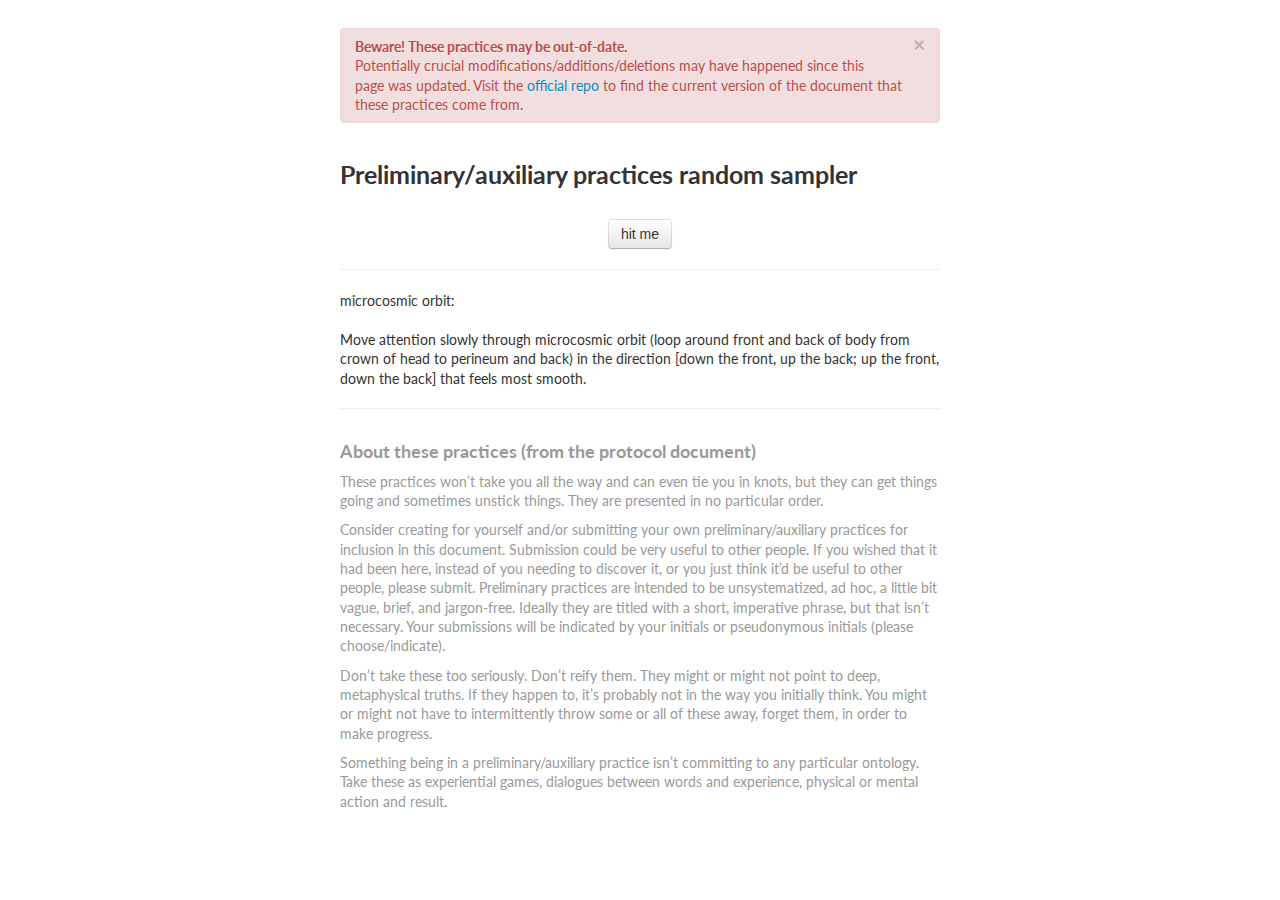
==== aux/index.html @ 715ca30d "formatting" ====
<html>
<head>
    <link rel="stylesheet" href="../bootstrap.css">
    <link rel='stylesheet' href='../style.css'>
    <style type='text/css'>
        #content { padding-left: 0; }
        #button_wrap {
            text-align: center;
        }
        #button {
            margin-top:1em;
        }
        .grey {
            color: #999;
        }
    </style>
    <link href="https://fonts.googleapis.com/css?family=Lato:400,700&display=swap" rel="stylesheet">
</head>
<body>
    <div id='content'><div style='margin-top: 2em'></div>

        <div id='warning' class="alert alert-error">
          <button id='close' type="button" class="close" data-dismiss="alert">&times;</button>
          <strong>Beware! These practices may be out-of-date.</strong><br/>Potentially crucial modifications/additions/deletions may have happened since this page was updated. Visit the <a href='https://github.com/meditationstuff/protocol_1/'>official repo</a> to find the current version of the document that these practices come from.
        </div>

        <h3>Preliminary/auxiliary practices random sampler</h3>
        <div id='button_wrap'><button id='button' class='btn'>hit me</button></div>
        <hr>
        <div><p id='current_practice'></p></div>
        <hr>

        <h4 class='grey'>About these practices (from the protocol document)</h4>
        <p class='grey'>
        These practices won’t take you all the way and can even tie you in knots, but they can get things going and sometimes unstick things. They are presented in no particular order.
        </p><p class='grey'>
        Consider creating for yourself and/or submitting your own preliminary/auxiliary practices for inclusion in this document. Submission could be very useful to other people. If you wished that it had been here, instead of you needing to discover it, or you just think it’d be useful to other people, please submit. Preliminary practices are intended to be unsystematized, ad hoc, a little bit vague, brief, and jargon-free. Ideally they are titled with a short, imperative phrase, but that isn’t necessary. Your submissions will be indicated by your initials or pseudonymous initials (please choose/indicate).
        </p><p class='grey'>
        Don’t take these too seriously. Don’t reify them. They might or might not point to deep, metaphysical truths. If they happen to, it’s probably not in the way you initially think. You might or might not have to intermittently throw some or all of these away, forget them, in order to make progress.
        </p><p class='grey'>
        Something being in a preliminary/auxiliary practice isn’t committing to any particular ontology. Take these as experiential games, dialogues between words and experience, physical or mental action and result.
        </p>
    </div>
    <script type='text/javascript'>
        document.getElementById('close').addEventListener('click', function() {
            var e = document.getElementById('warning');
            e.parentNode.removeChild(e);
        })

        pp = ["do less:\n\nIf you happen to find yourself doing something, and you can stop doing it, and it’s ok or good to stop doing it, then allow this stopping to happen or participate in that stopping happening.\n\n[This prelim/aux practice, and many of the others, are intended to be done while sitting quietly, but they can be adapted to other contexts.]", "sense now:\n\nDeliberately, in ways that are ok or good and safe, attend to and be aware of, consciously experience, sensations as such and know that that’s what you’re doing while you’re doing it.", "sense meta:\n\n* If you happen to remember to try to do so, effortlessly rest in already effortlessly being aware of being aware [sic] of sensation(s) as such as it’s/they’re vividly and veridically happening right now.\n* Said more pithily, be aware of being aware.\n* Or, perhaps more accurately and evocatively, without having to fully parse the first bullet, be aware of being aware of what you’re being aware of. [sic]", "blend:\n\nFor a feared possibly true thing, if it’s safe enough and good enough to do so, be like what if that really/actually *is* true? Really play it up, get behind it, prime the pump, try to convince yourself it is indeed true, reach for your best feel of that really being true, allow yourself to fall into the world where it is true, take that leap and ride the wave wherever it takes you.", "unblend:\n\nBe, like, huh, that’s funny, huh that seems weird, huh why do/did I think that?", "be moved:\n\nTo the degree you can allow yourself, to the degree you feel it’s safe or safe enough to be moved, to just find yourself doing/moving/vocalizing/twitching/acting/dramatizing/being/expressing/enacting/reenacting/feeling/dreaming/wanting/desiring/indulging, and to allow it to continue, to go with it, to go with the flow of it, do so.", "have experience:\n\nAs it is ok to be lost in movement, thought, or reverie. It’s also ok to be lost in sensation as it happens, e.g. in music or visual beauty or conversation or sex or other sensuality, etc. And it’s also ok if you can’t do this or it never (yet) happens.", "feel your body:\n\nThus.", "feel your feelings:\n\nThus.", "relax muscles:\n\nThus or e.g. experiment with “progressive relaxation.”", "feel more:\n\nExplore ways to change your posture, relax your muscles, let your chest and torso and stomach soften, etc., in a way that facilitates feeling your feelings and body sensations more easily or possibly more intensely and to possibly have more sensations become present.", "feel what feels good and bad and neutral:\n\nDeliberately seek out positively valenced feelings and/or other sensations. Deliberately seek out negatively valenced feelings and/or other sensations. Deliberately seek out neutrally valenced or unvalenced sensations.", "explore what you (seem to) know, understand, expect, and remember:\n\nExplore what you know. Explore your understanding of things. Explore your memories.", "put things into words, slowly, and maybe revise:\n\nThus; And consider writing by hand when you’re doing this.", "say or think truth:\n\nVerbalize a seemingly relevant seeming truth. [sic] Repeat.", "explore *how* you’re thinking:\n\nThus.", "explore *how* you’re believing:\n\nThus.", "explore *how* you’re expecting:\n\nThus.", "attend to things and sensations:\n\nThus.", "imagine:\n\nImagine or simulate something, involving the use of visual imagery, if possible.", "move grossly the “attention/thinking” muscles:\n\nDeliberately move your eyes, jaw, tongue, head/neck, glottis, lips, palate.", "notice and light move/influence the subtle “attention/thinking” muscles:\n\nNotice, and possibly lightly influence subtle muscle activity and subtle sensation of the eyes, jaw, tongue, back of the neck, back of the head, glottis, lips, palate.", "interrupt thought:\n\nInterrupt or suppress thought or other mental activity, or catch it/them before it/they start(s) via (smooth/abrupt switching to) attending to things/objects or sensations or awareness of now or the present moment as such/being in the moment. Interleave or switch between thinking/imagining/reverie, interrupting thought, attending to locations on or in the body, and feeling your feelings.", "be breathed:\n\nRelease the voluntary component of your breathing as much as possible and let involuntary breathing take over.", "interrupt anything:\n\nInterrupt, suppress, distract from, switch from an emotion, a response, a reaction, a feeling, an urge, an impulse, a craving/thirst, a thought, inner verbalizing, reverie, automaticity, movement, an intention, a train of thought, pursuit of a particular goal, a local plan, attention to a sensation…", "concentrate perfectly on something:\n\nPick a sensory object, e.g. a visual patch, and reflectively attend to it. Don’t just look; see. Don’t just touch; feel. Don’t just listen; hear, etc. Notice subtle or gross wavering or interjection.", "be here, now:\n\nThus and notice subtle or gross wavering or interjection.", "just this:\n\nIncline towards in the seeing, just the seen; in the hearing, just the heard, etc.", "do deliberately:\n\nDo something deliberately.", "meaning-making:\n\nConsider or say something, anything new. Or experience what comes prior to that, liminally verbally or completely nonverbally.", "meaning-dissolving:\n\nFind something that was true, meaningful, or coherent, that becomes untrue or nonsensical when you consider it anew or when reflectively considered for this first time.", "fill-in-the-blank:\n\nCreate or find a sentence, assertion, or statement with a blank. Incline towards filling in the blank.", "wonder about something:\n\nThus.", "pose a question:\n\nPose a complete, well-formed question. You might right write it down and refine it.", "incline towards answering a question:\n\nPick a well-formed question. Incline towards answering it.", "find a disendorsed belief:\n\nFind and be aware of a batshit crazy, schizophrenic, ugly, mean, fantastical, from childhood belief or “seeming-ness” that you’d rather not have/believe/experience. For now, just allow it to be or see if it naturally changes.", "notice yourself talking to yourself:\n\nNotice yourself talking to yourself, the reminding, convincing, suggesting, denying, etc. For now, just allow it to be or see if it naturally changes.", "notice the experience of other-ness:\n\nNotice other/alien/foreign/friend/enemy/parental/sibling/group/communal/cultural/global voices and impulses in you.", "notice “feared truth”:\n\nNotice a “feared truth” (or the “shadow” of one), something that would be terribly bad or would have terribly bad implications or ramifications if it were (definitely/decisively/actually) true.", "reason with yourself:\n\nAgnostically, impartially, gently, infinitely patiently, non-coercively reason or dialogue with yourself.", "jump:\n\nAttend to a “random” spot on or in the body.", "sequence:\n\nAttend to a “random” sequence of spots on and/or in the body, the sensory surround, or knowing or meaning or anything.", "bodymind talks:\n\nAllow words to come, ideally without presupposition or preconception. Let the bodymind talk to you.", "explain something:\n\nExplain how something works to yourself, to a rubber duck, to another person.", "the beginning of explanation:\n\nAbout something, ask, what explains this? How did this come to be, and, what’s going on, here?", "purposefulness:\n\nAbout something you’re doing/feeling/experiencing or you intend to do, ask, for what purpose am I doing this? For what purpose is this happening (to me)?", "articulation:\n\nTry to put something inchoate into words. When you have some words, see if they fit, and see if there are parts which don’t have words for which you need to find more words.", "single word:\n\nSee if you can find the right, single word for something.", "subtle and fast:\n\nSee if you can find a place in you, on you, or outside of you where your sensations are subtle and fast-changing.", "hard to attend to:\n\nNotice where it’s hard to pay attention. Don’t force yourself to pay attention there, right now.", "problem and solution:\n\nPick a problem you have and try to come up with a solution in any way that comes to you to try.", "be there for yourself:\n\nThus, and, whatever you need, try to give it to yourself, directly, right now, in the right way.", "be there for yourself, age-appropriately:\n\nThus, and, whatever you need, try to give it to yourself, directly, right now, in the right way. And, try to take into account any felt age, how old the relevant parts of you feel, any feeling-of-being-there sense or memory.", "be a mother, father, big brother, big sister, mentor, teacher, most-trusted-friend-to-yourself, age-appropriately:\n\nThus, and, whatever you need, be the person that can give you the right thing, directly, right now, in the right way, and do so as best you can. And, try to take into account any felt age, how old the relevant parts of you feel, any feeling-of-being-there sense or memory. If safe, perhaps they know exactly what you’re thinking and feeling, and can respond exactly appropriately with exactly what you need.", "counterfactual resourcing:\n\nAlongside what actually happened, imagine a better version of a memory. How could it have gone in some other world (that ultimately, downstream, might provide you with exactly what you need right now)? Let it be complementary to the original memory or experience in sense and fidelity. Explore what, in some other world, could have been the best possible age-appropriate you, immersively there, then.", "counterfactual avoidance:\n\nAlongside something bad that actually happened, as best you understand it, how could you have avoided that? Or, how would that not have happened, had you only know… what?", "imaginary conversation:\n\nImagine a conversation between two people, complete with possibly hazy setting and dialogue.", "imaginary self-insert conversation:\n\nImagine you’re dialoging/conversing with someone, about whatever topics you’re drawn to.", "planning:\n\nExplore planning or your plans.", "goals:\n\nExplore goal setting or your goals.", "todo lists:\n\nExplore your physical or mental todo list(s) or explore what might go on one.", "ideal day:\n\nConcretely imagine how you’d spend a “normal ideal day.”", "positive and negative motivation and evaluation:\n\nExplore the objects and experiences of current and remembered\n\n(a) thirst, craving, impulse, urge, appetite, motivation, “intrinsic motivation,” self-nudge, love, limerance, meaningfulness, hope, desire, longing, liking, loving, wishing, dreaming, lusting, wanting, desiring, needing, and\n\n(b) that which is beautiful, wonderful, extraordinary, awe-inspiring, delicious, delectable, awesome, staggering, disarming, heavenly, divine, glorious, completing, be-all-end-all, the-whole-point, only-thing-that-matters, true-reason(s)-to-do-anything, elegant, sublime, hot, sexy, devastating-in-a-good-way, perfect, destined/fated/inevitable-in-a-good-way, satisfying, warming, fulfilling, relieving, engaging, likable, and\n\n(c) that which is disgusting, evil, bad, hateful, gross, undesirable, horrible, terrible, unwanted, noxious, aversive, desperation-related, out-of-control-ness-related, dislikable.", "inner conflict:\n\nExplore current inner conflict, the goodness, the badness, the endorsement, the disendorsement, the good but feels bad, the bad that feels good, the bad that should feel good, the good that should feel bad, what hurts so good, what hurts so bad, what you want to want, what you want to not want…", "inner confusion:\n\nExplore current inner confusion.", "self-soothe: (jd)\n\nReassure yourself. Hold yourself. Be gentle on/to yourself. Talk to or treat yourself like you might a young child.", "relax: (jd)\n\nTake deep breaths. Take it easy. Loosen up. Untense. Relaxxxxxxxx.", "think with your body: (jd)\n\nExplore what it’s like to “think” while attending to or moving attention through your body.", "live lightly: (jd)\n\nMake yourself a cup of tea. Go for a walk in the neighborhood. Read a book on a porch on a sunny day", "trust your body, trust your mind: (jd)\n\nTrust that the thing that's currently/presently/ongoingly happening is the right thing. Trust that your body and mind know the best path forward. Follow its lead. Listen to its clues.", "don’t run away from the present / explore the present / return to the present: (jd)\n\nWhat is good or bad, right here, right now? What is going on, right here right now? What could be improved or better, right here right now? What could be tweaked or different, right here right now?", "feel your feelings: (jd)\n\nLet them move, shift, expand, spread. Let it flow. Let it flow through you. Allow it (all). Surrender to it. Fully fall into it (if it's safe to do so)", "label: (jd)\n\nLabel (put words to) your experience. What’s happening? What's going on?", "find good, find bad: (jd)\n\nWhat is (presently, ongoingly) happening that is good or bad? What are you (presently, ongoingly) doing that is good or bad?", "embrace nebulosity: (jd)\n\nIf it’s good to do so, lean-in-to/embrace the churn/uncertainty/not-knowing/intensity/confusion/ambiguity/unknowing/chaos/(meaninglessness?) of the ever changing flow of experience, whatever that might be or where it might go. Notice the aversion to doing so, and the impulse to retreat to the safe/reified/conceptual.", "welcome experience: (jd)\n\nWelcome, allow, accept, receive, let in, make space for, give breathing room to … whatever is happening in experience.", "examine avoidance: (jd)\n\nNotice: is there anything you are currently/presently/ongoingly avoiding or running away from? If so: would it be good to not do so? are you able to not do so? is it safe to not do so?", "do what feels good:\n\nThus.", "patiently wait with what feels bad:\n\nThus.", "patiently wait with “something’s bad but don’t know what or where”:\n\nThus.", "uncrush crushed desires:\n\nThus.", "physically dramatize, physically act out:\n\nThus.", "explore the experience of masculine gendered power:\n\nThus.", "explore the experience of feminine gendered power:\n\nThus.", "explore the experience of feminine gendered intimacy/connection/compassion/warmth/love:\n\nThus.", "explore the experience of masculine gendered intimacy/connection/compassion/warmth/love:\n\nThus.", "explore childlike power:\n\nThus.", "explore childlike playfulness:\n\nThus.", "explore childlike connection, love, etc.:\n\nThus.", "explore masculine gendered sensuality:\n\nThus.", "explore feminine gendered sensuality:\n\nThus.", "explore masculine gendered desire:\n\nThus.", "explore feminine gendered desire:\n\nThus.", "go crazy; dance, flail, yell, jump, fuck:\n\nThus.", "explore not orgasming; explore magnifying sexual desire/arousal/motivation:\n\nThus.", "do something all wrong; do something incorrectly:\n\nThus.", "explore joy in another’s success or happiness:\n\nThus.", "explore reluctance to forgive; explore grudgingness:\n\nThus.", "hang out with “chakras” and extremities:\n\nSteadily attend, for a prolonged period of time (but not too long), to your hands, your feet, or (particularly your lower) “chakras”, near the surface or in the depths of your body: root/perineum, (sacrum), genitals, tan tien/dan tien, navel/hara, solar plexus, heart…", "attend to nonsymbolic cognition:\n\nWhat were you just thinking about, even if that thinking wasn’t in words? It was probably about something, real or imaginary.", "attend in, on, or outside the body:\n\nDecide whether you’ll attend to sensations inside, on, or outside the body. Then do just that for a bit.", "just sit or stand, deliberately, reflectively, actively, with perfect posture:\n\nThus.", "facilitate drive, motivation, grit; psych yourself up to *do*:\n\nThus.", "plan with your whole body, not just your head:\n\nThus.", "feel your plans/intentions/goals change (or not) in your body:\n\nThus.", "change an intention, plan, or goal:\n\nThus. Change what you’re going to do, if you can (at this time). You might see if, unforcily, you can have the change be effortlessly, unreflectively stable, until you you fulfill it or it makes sense to modify it. (The change might be an addition, removal, or modification of an existing intention, plan, or goal.)", "figure or dont:\n\nWork on figuring something out. Or, do something besides, do you anything besides, figuring something out", "do something without asking permission:\n\nThus.", "be actually good to someone without their consent:\n\nThus.", "solve or dissolve:\n\nExplore whether you’re (a) altering your plans and intentions for changing the world or (b) altering your beliefs and desires to shape yourself to the world or (c) both, in this moment. (Note that (a), technically, is shaping yourself to the world as well.)", "directness or indirectness:\n\nExplore whether you can just directly go after something and have it, do it, be it, or achieve it. Or, are you planning, learning, preparing, etc. If you are doing the latter, why not the former?", "explore a conflicted desire:\n\nThus; explore how bad if feels (for whatever reasons); explore how good it feels (for whatever reasons).", "concretely imagine:\n\nImagine something in full, concrete detail, perhaps including first-person experience from a first-person perspective.", "reminisce:\n\nThus.", "desire backwards:\n\nFollow the evolution of a desire backwards in time. “Float back” using a gradient of the feeling of that desire, the feeling of those times…", "counterfactual desire:\n\nImagine what you would have wanted then had it been ok to elaboratively want it.", "notice interjection:\n\nNotice when thoughts or feelings come up that are against your “main forward direction.” Explore good and bad ways to interact with those interjections, e.g. ignore, befriend, tolerate, etc.", "retrospective self-giving:\n\nImagine you’re giving your younger self exactly what they wanted and needed then; experience the “immersive feel” of this.", "honor or respect all of your desires:\n\nThus, across all times, places, ages, parts of you.", "notice distantly related yet contradictory desires:\n\nThus.", "notice unreflective automaticity:\n\nThus, as if you are waking (to/)from a (lucid) dream.", "pose questions to yourself:\n\nThus.", "explore having two different things in mind simultaneously:\n\nThus.", "what you want, you want:\n\nThus.", "body agreement:\n\nBefore taking a physical or mental action, see first if the body agrees, and abide by any disagreement.", "play games with symbols( e.g. words):\n\nThus.", "question problem basis:\n\nAs a provisional alternative to trying to directly make something ok, through mind (thought) or action, try exploring the presuppositions and premises that make X not ok in the first place.", "give up; let go; fail completely:\n\nThus. (if/when it’s safe and actually good to do so)", "scan in, on, or outside the body (body scan; environmental scan):\n\nDecide whether you’ll explore sensations inside, on, or outside the body. Then systematically/comprehensively do just that for a bit.", "take a break:\n\nThus; do something completely different for at least three days, ideally without cheating/without exceptions.", "watch for beginnings (of awareness of sensing and knowing):\n\nThus.", "watch for endings (of awareness of sensations):\n\nThus.", "watch for changes (in knowing/seeming/expecting):\n\nThus.", "watch for “was there all along” experiences:\n\nThus.", "watch for “real reasons (for doing/being/feeling)” (that were “previously just out of view”):\n\nThus.", "quiet, stable, fine-grain examination:\n\nAs best you can, have a quiet and stable mind. Examine the changing of sensations (perhaps investigating momentary in a single place or “place”) at the finest grain of detail.", "freewrite:\n\nWithout forcing, write or type whatever comes to mind, keep going. Make the word count as high as you can. Free-draw, free-anything.", "parts:\n\nAsk what a part of you or a thing in you is. Ask what it’s doing. Ask what it wants, what its purpose is, what it’s for. Ask yourself what’s good for you about that part or thing being there doing its thing. Ask it what it has that you yourself want or need? Ask yourself what good thing is it doing for you? You might temporarily release/drain your own will from that part or thing, let it do or be exactly what it wants, pretending or making it so you can’t directly affect or control it; and, then, as above/previously, only ask questions and make and follow suggestions, requests, and counteroffers.", "goodness of badness:\n\nExplore what’s good (or useful or necessary), if anything, about bad things, including feeling bad or being bad, in general and for particular badness.", "soften:\n\nExplore if you can become soft where you are currently hard.", "chain questions:\n\nThus, that is, ask a question and use the answer to that question (or parts of that answer) in a new question, and repeat with that answer in a new question, and so forth.", "beginnings and endings:\n\nLook for beginnings and endings of presence (of experience) and absence (of experience). (ideally “minimally; without adding anything or taking anything away”)", "stability and change:\n\nLook for stability and change", "explore symbolic mediation, lack thereof, and how you might take a break:\n\nLook for how verbalizing, categorizing, symbolizing, organizing, listing, structuring, narrativizing, referencing might be getting in the way. See if you can temporarily set all that aside.", "chose enjoyment:\n\nWhen in doubt, choose the enjoyable option (and fully enjoy).", "chose nonverbal:\n\nWhen in doubt, choose the nonverbal/wordless option.", "flesh out worlds:\n\nImagine how things might or actually be, even if you are uncertain as to whether those things are actually the case. Imagine more parts of the worlds you might be in.", "solutioning worlds:\n\nImagine fantastic, near-realistic, and realistic worlds where all your problems are solved.", "getting and gearing:\n\nNotice when you’re “getting yourself” to do something versus it just happening. Notice when you’re “gearing yourself up” to do something versus just knowing you’re going to do it.", "dwell in safety:\n\nFind and dwell in safety, if only temporarily.", "be insane:\n\nBe insane; be crazy; be batshit insane.", "be bad:\n\nBe bad; be evil; be malevolent", "be good:\n\nBe gentle; be kind be; compassionate.", "be out of control:\n\nFind a way to be safe enough, and then be dangerously out of control", "ask about goodness and badness:\n\nAsk, “What’s good about that?” Ask, “What’s bad about that?”", "be as human as you happen to be, right now:\n\nBe human; be imperfect; be flawed. (You can/could truly aspire to true perfection, but allow yourself to be what you are right now, say, which is inclusive of that aspiration.)", "counterexample:\n\nFind counterexamples to thoughts, beliefs, assertions, written content, things that other people say…", "perspective-taking:\n\nTake person A’s perspective. Take person A’s perspective on person B’s perspective, and so on. Take person A’s perspective on your perspective. Take person A’s perspective on your perspective of person A’s perspective.", "encourage it; egg it on:\n\nThus.", "leave your comfort zone or explore leaving your comfort zone:\n\nThus.", "explore doing what feels wrong to do:\n\nThus.", "try temporarily letting go of your sacred objects, your sacred touchstones:\n\nThus.", "temporarily and briefly block resist refuse some impulse/urge/inclination/reflex/action/doing:\n\nThus.", "study your sensations as such for the purpose of understanding:\n\nThus.", "be liminally verbal; on the edge of almost not quite words/language:\n\nThus.", "identity:\n\nAsk yourself, “Who you are being right now?” Ask yourself, “Which one are you right now?”", "noninterference:\n\nEnter into something allowing it to be exactly as it is.", "be a self-friend:\n\nWould you treat a dear friend that way with respect to X? Treat yourself as you would a dear friend with respect to X.", "take a long, slow, dreamy walk in a safe place:\n\nThus.", "study:\n\nStudy particular sensations or knowing so as to figure them out.", "seeping into; keeping company:\n\nSeep into yourself or into some sensations or keep some knowing company. Don’t try to change any of it.", "describe:\n\ndescribe what’s happening, describe what seems to be the case, describe what’s salient, describe what’s relevant", "explicate/articulate:\n\nPut knowing into words; what is relevantly coming up that you know right now, that you might not have known that you know?", "bare sensations as such:\n\nregard/construe all real time experience as bare sensations as such", "mind-only:\n\nexplore how everything (or not) is just an expression of your mind (or not)", "acquiesce:\n\nGive X exactly what it wants:", "become:\n\n(Temporarily or not) become X.", "relevance:\n\nList what’s relevant and maybe try to determine why those things are relevant.", "state awareness:\n\nDecide in what ways you’re in a temporary state right now.", "safe fear:\n\nMake it safe to feel fear and to know what you’re afraid of.", "explore intuition:\n\nExplore taking intuitions seriously, including those for which you don’t have any obvious rational evidence (or whatever). Be psychic. Be clairvoyant. You can hold intuitions provisionally while you explore them.", "question inner things:\n\nAsk questions of distinct things in/of you: What are you? Who are you? Where did you come from? How did you come to be? How did you get here? What do you want? What would be good for you?", "minimality:\n\nBack off, utter lightweight-ness: do the lightest most minimal possible version of whatever you’re doing or want to do or want to try.", "have fun:\n\nThus.", "be openminded:\n\nBe radically open to what might be true. Be unfiltered in your consideration of what might be true.", "ok to hate:\n\nHate until/if you don’t.", "shackles:\n\nAsk, is X “shackles on” or “shackles off? [via Martha Beck’s Finding Your Own North Star and Steering by Starlight]", "feel all towardsness:\n\nFeel or allow yourself to feel your desire, wanting, longing, preferring, taste, hoping, wishing, needing, craving, thirsting, hungering, lusting…", "your heart sing:\n\nRemember/imagine (concretely) something that did/does/would make your heart sing (at least the first time or every time).", "exhaustivity/comprehensiveness/systematicity:\n\nAsk, is that it? Is there more? Anything else? What is the next thing? And the next? How do I know that I’m done? How will I know I’m done? How do I know there’s more?", "go down a prefab list:\n\nRun through all these practices to find ones that feel/seem good, currently. Run through all main practices to find ones that feel/seem good, currently. Try the meta protocol if you haven’t for a while. Try other collections besides ones in this document.", "locate a deep felt sense: (h)\n\nHow do you _really_ feel right now? What deeper feelings are beginning to surface? What nebulous thing is going on at the edges of your awareness? The vaguer the better. Try to put it into words, or not.", "compare/align sensory streams: (h)\n\nHold two or more different sensory streams in awareness at the same time, notice how they complement/corroborate/contradict each other. For example, while walking, pay close attention to what you see alongside sensations coming from the feet. Or while tapping a tabletop, pay attention to what you hear alongside sensations in the hands.", "iteratively examine motivation: (h)\n\nTo what end am I doing what I am currently doing? And why that? And why that? &c. Can be meta-applied as well: in the course of inquiring what one is doing & why, one may inquire as to what one is doing in inquiring as such, and why.", "refactor agency: (h)\n\nÀ la V. Rao (https://www.ribbonfarm.com/2012/11/27/patterns-of-refactored-agency/). Notice a thought or framing of some occurrence, and split/clump/invert/rotate/refactor the agency/will of whatever is involved.\n\nSome examples:\n- “Those flowers are alluring” → “Those flowers want to be admired”;\n- “I want to eat the doritos” → “The doritos want to feed me”;\n- “I hate this traffic” → “This traffic jam is angry with itself”; etc.", "invent a concept: (h)\n\nName the unnamed. Slice reality in a new way.", "mindful hygiene: (h)\n\nPractice hygiene slowly, attentively. Brush your teeth; floss; brush your hair; shave; wash your hands/face; bathe; trim nails; apply ointments/lotions.", "mindful eating: (h)\n\nEat slowly, attentively. Do you want another bite? Which bite do you want? How does it feel when you put it in your mouth, as you chew? Temperature, texture, flavor? What happens when you swallow? Can you feel your stomach receiving the food?", "examine time: (h)\n\nExamine the passage of time (perhaps while attending to a particular sensation, such as an ongoing noise, or perhaps not).", "do it more slowly: (h)\n\nIf it’s okay to do so, slow down in whatever you’re doing. Slow down more. And more. And juuuust a bit more.", "hug yourself: (h)\n\nHug yourself. Touch yourself lovingly. Caress, rub, massage, hold. Which parts want attention? Let your body be an instrument of care for itself.", "want everything: (h)\n\nTo whatever degree(s) it’s good & safe to do so, allow yourself to fully and totally desire everything desirable, large & small, good & bad, immediate & far-reaching. Want it all.", "want nothing: (h)\n\nTo whatever degree(s) it’s good & safe to do so, allow yourself to fully and totally release/forgo any and all desires. Accept this & now as sufficient and complete.", "disclaim volitionality:\n\nInteract with yourself, or parts of yourself, or what’s in you, only through a respectful interface; disclaim volitionality for what’s behind the interface. Drain your will from it. Temporarily treat it as not you. How can you affect it, now? What’s the right way to interact with it under these conditions?", "take a break:\n\nTake a break from everything. Take a complete break. Totally rest, temporarily.", "listen:\n\nListen for something faint and distant.", "imagine/hallucinate:\n\nTry to hallucinate life-sized, three-dimensional people, appearing/existing around you in your present physical space, as a problem-solving tool, a general exploratory tool, for fun, for sexual fantasy.", "desire factoring:\n\nImaginatively remove (and maybe put back) things from something you desire until you figure out the essence of what you desire in the thing.", "explore dimensions of phenomenology:\n\nIn what you’re experiencing right now, explore meaning-laden, phenomenology; explore meaningful phenomenology; explore valenced/unvalenced  phenomenology (pleasant/unpleasant); explore the absolute, mediate, and immediate causes and conditions of phenomenology, explore the and immediate and mediate effects of phenomenology.", "pain of lack:\n\nFeel the pain of lacking, the pain of not having.", "wanting versus liking:\n\nExplore the relationship between what you want (to do/have/experience) and what you, at least historically, *know* you *like* to experience. Explore the relationship between what you want to avoid and what you know you don’t like to experience.", "resource testing:\n\nImagine yourself with various extra resources, only one or two at a time (money, very nice clothing, healthy solid relationship)—what changes? How would things be different?", "only this moment:\n\nTemporarily pretend only this moment exists.", "exactly what it needs:\n\nImaginatively/bodily/experientially give something exactly what it needs, exactly the relationship it needs, with the person/entity it needs (friend, parent), in the language and concepts it needs, with the emotions it needs, that that something can feel, experience, and understand.", "as a friend:\n\nAsk, what advice would you give a friend about this?", "querying ability:\n\nAsk, could you do that? How would you do that? How would you solve that?", "its job, its goal:\n\nAsk something in you, that might not be you, what its job is, its goal, its purpose. Ask what it needs. Ask what’s good about it being there? Explore its felt goodness and badness.", "bad counterfactual actuality:\n\nAsk, would it be bad if this/that/X weren’t true? Ask, would it be bad if this/that/X were true?", "state/find the X:\n\nState the inner conflict, state the contradiction, state the physical impossibility (such as “those two things can’t coexist in the same space or be done with these resources or go faster than the speed of light or teleport). Or just find it; you don’t have to state it.", "seek implicit understanding:\n\nThus.", "seek explicit understanding:\n\nThus.", "find the sparkle:\n\nFind the childhood and/or teenage parts of you that sparkle with wonder and joy and appreciate and enjoy them and embody them", "intention:\n\nWhat are you intending, planning, willing, right now? What is your intention [with respect to X]?", "counterfactual closure:\n\nAsk, what you could have done differently, along with some minimal other changes to a situation, so that X bad thing wouldn’t have happened? Or that would have made the bad thing ok?", "stretch: (h)\n\nLike a cat that just woke up from a long nap. Try while standing, lying down, or in some other position. Shoulders back, chest out, get on your tippy-toes & arch that spine, yawn, vocalize, release!", "connect deeply with purpose/value/meaning/goodness: (h)\n\nNotice your current situation/trajectory, and connect as deeply as you can with how this situation/trajectory is (now & ongoingly) meaningful & valuable, what purpose it serves, what broader good(ness) it relates to, etc. In what ways is today good/meaningful/valuable? How does the goodness/meaningfulness/value of today connect to the goodness/meaningfulness/value of your entire life?", "notice the past: (h)\n\nNotice momentary or ongoing conceptions of the past.", "notice the future: (h)\n\nNotice momentary or ongoing conceptions of the future.", "notice discomfort: (h)\n\nAre you (greatly or subtly) uncomfortable right now? Which sensations tell you that you are uncomfortable? Why doesn’t everything about right now feel great/fine/perfect?", "attention pulled:\n\nLet your attention be drawn places and maybe actively stay there for a bit once you get there.", "volitional attention:\n\nAttend somewhere two-dimensional or three-dimension or n-dimensional or non-dimensional, specifically, for at least a brief time.", "liminal/nonverbal: (inspired by h)\n\nDo what you’re already doing but deliberately move towards going it liminally verbally or nonverbally.", "curiosity for disagreement:\n\nHave respectful curiosity and inquisitiveness for what happens to be in you or is a part of you, that you disagree with.", "resist attentional capture (1):\n\nSome of the time, temporarily, concentrate (on something). Facilitate attentional capture.", "resist attention capture (2):\n\nSome of the time, temporarily, have a wide, open, fuzzy focus. Concentrate on everything or no-thing. Relax, do this minimally, minimally reactively, as minimally involved as you can.", "balance foreground and background: (cf Lippmann and Culadasa)\n\nBecome aware of everything you can become aware of, in the “background,” while also attending to a “foreground” object. The background is in your peripheral awareness (cf. peripheral vision). Look both at and “through” the foreground object. Balance the salience of foreground and background so that they are potentially seamless in brief moments or stably.", "look past (interpretive) overlays:\n\nLook at something; look past that at “what’s really going on.”", "the really truly possibly really good in the bad:\n\nWith the expectation that there’s something good and important, there, a wisdom of some kind: Ask would it be good to keep doing this bad thing? How would it be good to keep doing this good thing? Would it be bad to stop doing this bad thing? How/why would it be bad to stop doing this (at least partially) bad thing?", "the chakras:\n\nAttend for some time to each chakra, bottom to top, including genitals. Hara. Hands. Feet.", "microcosmic orbit:\n\nMove attention slowly through microcosmic orbit (loop around front and back of body from crown of head to perineum and back) in the direction [down the front, up the back; up the front, down the back] that feels most smooth.", "bad to know/understand/see/be-able-to-tell:\n\nAsk, is it bad to know [about] X, bad to understand [something about] X, bad to be able to see [something about X], bad to be able to tell something about X? If so, how did that come to be? Why? How do you know? How did you come to know?", "homomorphic ostension or reference:\n\nCome up with a metaphor, simile, allusion, allegory, analogy, or story for a relevant thing that might be otherwise hard to put into words. In that, what’s the problem, in that language/structure/ontology? What could be added inside that language/structure/ontology/logic? What’s obviously missing when seen from inside that?  How would manipulate that to solve the thing, strictly inside or that language/structure/ontology?", "being/from:\n\nAsk, is this from me? Is this from you? Is this me? Is this you? Is this him/her/per/them?", "somatic refactoring:\n\nFeel and relax your way into beneficial “somatic refactoring.” Let the body naturally and intricately change.", "explore the body:\n\nExhaustively, but loosely, sensitively, being willing to back off or let go, explore the entire value of the body  with your attention, little by little. If you can’t attend somewhere, don’t force attention into the area. Explore what feels good and bad about this and what seems good and bad about doing it in different places and a different times.", "fix/solve/solve:\n\nAsk, can you do X/that? Can you fix X/that? Can you solve X/that? Can you handle X/that?", "provenance and historical explanation:\n\nAsk, how did that/X come to be?", "looking/checking with what you already have:\n\nAsk can you look to see whether that’s true or not? Can you find that out with what you already have? (If not, can you get more information if you need it? How? Can you do that? Will you do that?)", "personal evaluative comparison:\n\nAsk, for me, why do I want/choose/like/desire/pick/etc this/X versus that/Y. Which is better or worse? More good or less good versus each or the other?", "meaning:\n\nAsk what does it/X/that mean?", "ghost/energy hands:\n\nTouch your body or feel into your body with ghost/energy hands.", "fractured reality:\n\nFeel the fractures of reality. Feel how reality is broken.", "look down through the body:\n\nLook down through your neck into your body from the inside", "look at the back of you head: (after Headless Way?)\n\nLook at the back of your head from the outside without the aid of a mirror, phone, anything.", "be (pop?) zen:\n\nNo goal, nowhere to go, nothing to do, no escape, start or where you are, gateless gate, stateless state.", "stop trying to escape the now:\n\nTemporarily stop trying to escape from exactly what’s happening, exactly how it’s happening, and exactly what it is that’s happening.", "take a break:\n\nThus.", "collect simultaneous attentional objects:\n\n“Collect” things in your awareness to pay attention to, and attend them sequentially or simultaneously.", "ghost/energy body:\n\nBe physically relatively still, but walk and move with your “ghost” body or “energy body.”", "acceptance:\n\nAccept that this is your life now or in fact always was.", "instantaneous immortality:\n\nNoticed that in this moment you literally cannot just directly and successfully choose to die.", "expand:\n\nExpand into the available space, “outer” or “inner.” Accept/become the available space, “outer” or “inner.”", "broken phenomenology:\n\nFeel your “‘broken’ phenomenology”; rest in it, all of yourself with it, as it is.", "inability/can’t/ability/can:\n\nIf you find you can’t do something, explore how to phrase it conditionally:\n\n(You might ask, why can’t I do this? How can I come to be able to do this? How did I come to not be able to do this? How do I know I can’t do this?)\n\ncan’t X while Y\ncan’t X when Y\ncan’t X until Y\ncan’t X since Y\ncan’t X where Y\ncan’t X because Y\ncan’t X without Y\netc.\n\nThen, if it might be good to able to do X even while the conditions obtains, you might ask something like:\n\nHow might I be able to do X even while Y? What are some worlds where I might be able to do X even while Y?  even when Y? even if it’s not Y yet? even if Y has since obtained? even if Y holds? even if Y? even without Y?\n\nOr, if it might be good to not have the condition obtain so you can do X, you might ask something like:\n\nIf Y prevents: How might I not have Y obtain? Are there good worlds where Y doesn’t obtain? What might such a world look like? How might I know I were in such a world? Might I be in such a world already or how might I arrive in such a world?\n\nIf Y enables: How might I have Y obtain? Are there good worlds where Y does obtain? What might such a world look like? How might I know I were in such a world? Might I be in such a world already or how might I arrive in such a world?", "stimulate all your senses: (a)\n\nThus.", "minimize sensory input: (a)\n\nThus."];

        function new_p() {
            var p = pp[Math.floor(Math.random()*pp.length)];
            document.getElementById("current_practice").innerText = p;
        }

        document.getElementById('button').addEventListener("click", new_p);

        new_p();
    </script>
</body>
</html>
---- style.css ----
#content {
    margin: 0 auto;
    max-width: 600px;
    padding-left: 200px;
    font-family: "Lato", sans-serif;
    line-height: 1.38;
    overflow-wrap: break-word;
}

blockquote {
    border-left: 3px solid #bbb;
    padding-left: 18px;
    margin-inline-start: 0px;
    margin-inline-end: 0px;
}
    blockquote blockquote {
        border-left: 2px solid #9ac;
        margin-bottom: 10px;
    }
    blockquote p {
        font-size: inherit;
        margin-bottom: 10px;
    }

ul ul, ul ol, ol ol, ol ul {
    margin-bottom: 10px;
}

a {
    cursor: pointer;
}

h2,h3,h4 {
    margin-top: 2rem;
}
h5,h6 {
    margin-top: 1rem;
}

.lower_roman+ol, .lower_roman+ul {list-style-type: lower-roman;}
.upper_roman+ol, .upper_roman+ul {list-style-type: upper-roman;}
.lower_alpha+ol, .lower_alpha+ul {list-style-type: lower-alpha;}
.upper_alpha+ol, .upper_alpha+ul {list-style-type: upper-alpha;}
.lower_greek+ol, .lower_greek+ul {list-style-type: lower-greek;}
.lower_latin+ol, .lower_latin+ul {list-style-type: lower-latin;}
.upper_latin+ol, .upper_latin+ul {list-style-type: upper-latin;}
.none+ol, .none+ul {list-style-type:none;}
.disc+ol, .disc+ul {list-style-type:disc;}
.circle+ol, .circle+ul {list-style-type:circle;}
.square+ol, .square+ul {list-style-type:square;}
.decimal+ol, .decimal+ul {list-style-type:decimal;}
.decimal_leading_zero+ol, .decimal_leading_zero+ul {list-style-type:decimal-leading-zero;}

.loose_list+ol > li, .loose_list+ul > li { margin-bottom: 10px; }
.tight_list+ol > li, .tight_list+ul > li { margin-bottom: 0; }
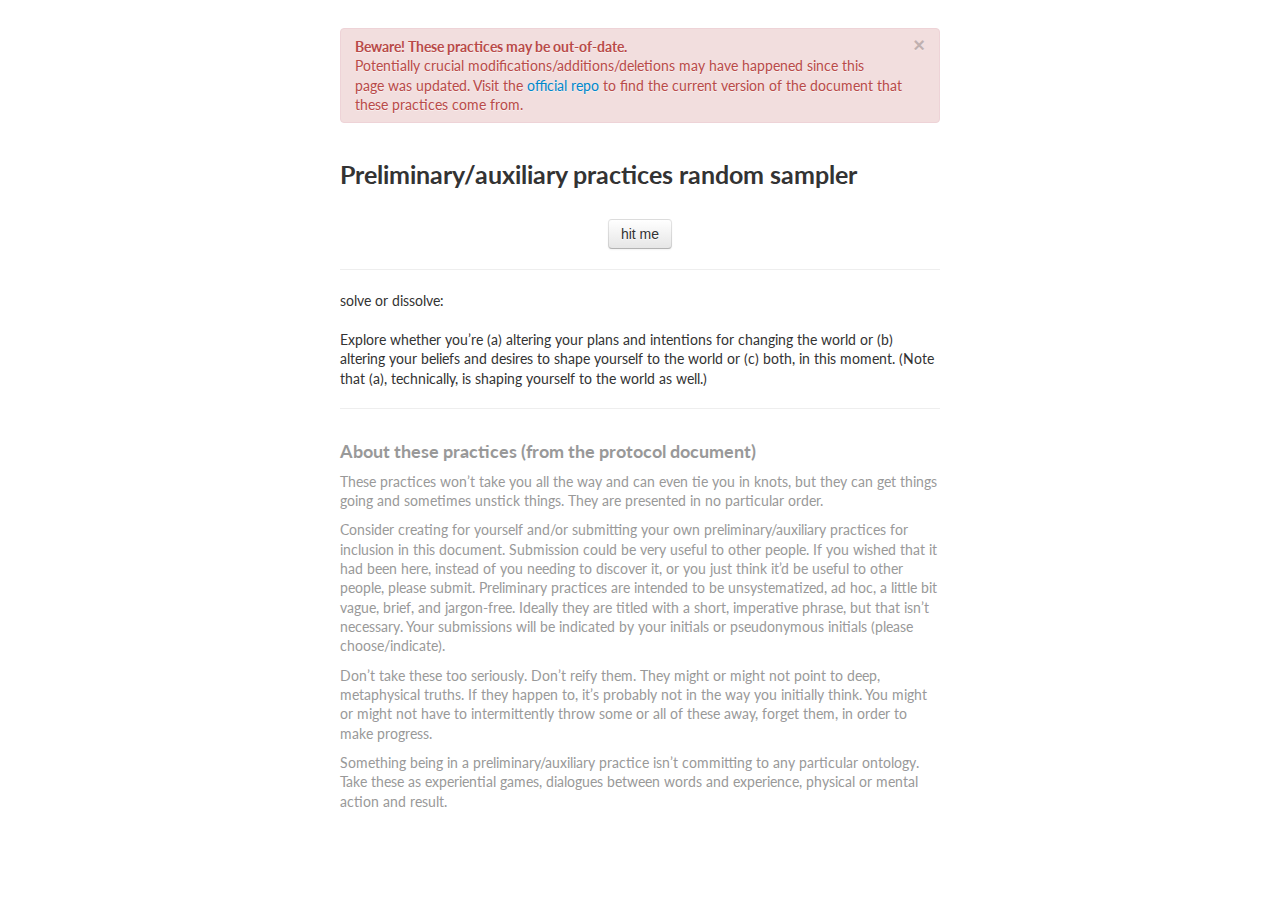
==== commit 8c8e36c5: "google analytics. forgive me" ====
--- a/aux/index.html
+++ b/aux/index.html
@@ -58,5 +58,7 @@
 
         new_p();
     </script>
+    <script async src="https://www.googletagmanager.com/gtag/js?id=UA-96730045-1"></script>
+    <script> window.dataLayer = window.dataLayer || []; function gtag(){dataLayer.push(arguments);} gtag('js', new Date()); gtag('config', 'UA-96730045-1');</script>
 </body>
 </html>
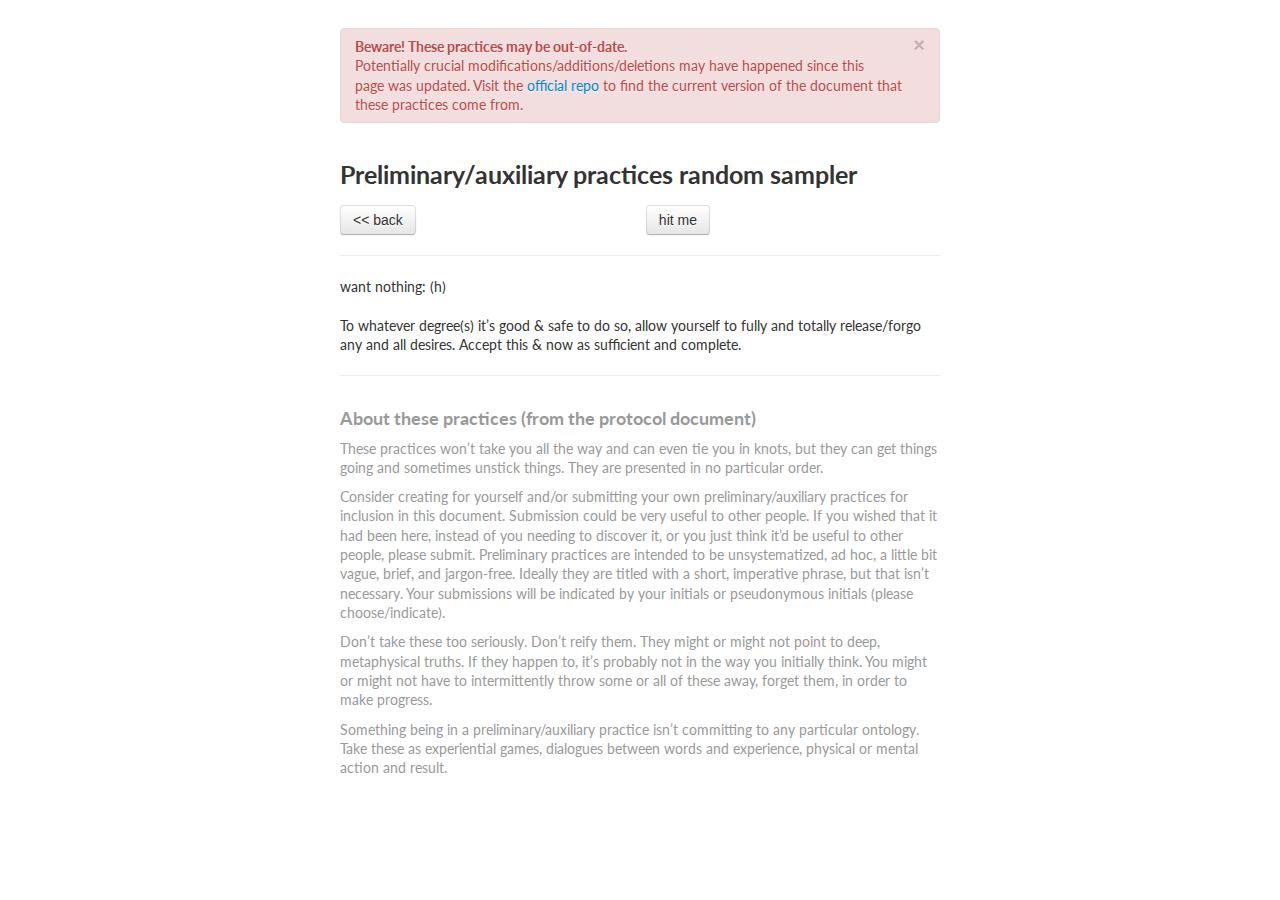
==== commit 24a9fc7b: "aux back button feature. unsure if will keep" ====
--- a/aux/index.html
+++ b/aux/index.html
@@ -13,6 +13,9 @@
         .grey {
             color: #999;
         }
+        #btn_back {
+            float: left;
+        }
     </style>
     <link href="https://fonts.googleapis.com/css?family=Lato:400,700&display=swap" rel="stylesheet">
 </head>
@@ -20,12 +23,15 @@
     <div id='content'><div style='margin-top: 2em'></div>
 
         <div id='warning' class="alert alert-error">
-          <button id='close' type="button" class="close" data-dismiss="alert">&times;</button>
+          <button id='btn_close' type="button" class="close" data-dismiss="alert">&times;</button>
           <strong>Beware! These practices may be out-of-date.</strong><br/>Potentially crucial modifications/additions/deletions may have happened since this page was updated. Visit the <a href='https://github.com/meditationstuff/protocol_1/'>official repo</a> to find the current version of the document that these practices come from.
         </div>
 
         <h3>Preliminary/auxiliary practices random sampler</h3>
-        <div id='button_wrap'><button id='button' class='btn'>hit me</button></div>
+        <div id='button_wrap'>
+            <button id='btn_back' class='btn'><< back</button>
+            <button id='btn_hitme' class='btn'>hit me</button>
+        </div>
         <hr>
         <div><p id='current_practice'></p></div>
         <hr>
@@ -42,21 +48,41 @@
         </p>
     </div>
     <script type='text/javascript'>
-        document.getElementById('close').addEventListener('click', function() {
+        document.getElementById('btn_close').addEventListener('click', function() {
             var e = document.getElementById('warning');
             e.parentNode.removeChild(e);
         })
 
         pp = ["do less:\n\nIf you happen to find yourself doing something, and you can stop doing it, and it’s ok or good to stop doing it, then allow this stopping to happen or participate in that stopping happening.\n\n[This prelim/aux practice, and many of the others, are intended to be done while sitting quietly, but they can be adapted to other contexts.]", "sense now:\n\nDeliberately, in ways that are ok or good and safe, attend to and be aware of, consciously experience, sensations as such and know that that’s what you’re doing while you’re doing it.", "sense meta:\n\n* If you happen to remember to try to do so, effortlessly rest in already effortlessly being aware of being aware [sic] of sensation(s) as such as it’s/they’re vividly and veridically happening right now.\n* Said more pithily, be aware of being aware.\n* Or, perhaps more accurately and evocatively, without having to fully parse the first bullet, be aware of being aware of what you’re being aware of. [sic]", "blend:\n\nFor a feared possibly true thing, if it’s safe enough and good enough to do so, be like what if that really/actually *is* true? Really play it up, get behind it, prime the pump, try to convince yourself it is indeed true, reach for your best feel of that really being true, allow yourself to fall into the world where it is true, take that leap and ride the wave wherever it takes you.", "unblend:\n\nBe, like, huh, that’s funny, huh that seems weird, huh why do/did I think that?", "be moved:\n\nTo the degree you can allow yourself, to the degree you feel it’s safe or safe enough to be moved, to just find yourself doing/moving/vocalizing/twitching/acting/dramatizing/being/expressing/enacting/reenacting/feeling/dreaming/wanting/desiring/indulging, and to allow it to continue, to go with it, to go with the flow of it, do so.", "have experience:\n\nAs it is ok to be lost in movement, thought, or reverie. It’s also ok to be lost in sensation as it happens, e.g. in music or visual beauty or conversation or sex or other sensuality, etc. And it’s also ok if you can’t do this or it never (yet) happens.", "feel your body:\n\nThus.", "feel your feelings:\n\nThus.", "relax muscles:\n\nThus or e.g. experiment with “progressive relaxation.”", "feel more:\n\nExplore ways to change your posture, relax your muscles, let your chest and torso and stomach soften, etc., in a way that facilitates feeling your feelings and body sensations more easily or possibly more intensely and to possibly have more sensations become present.", "feel what feels good and bad and neutral:\n\nDeliberately seek out positively valenced feelings and/or other sensations. Deliberately seek out negatively valenced feelings and/or other sensations. Deliberately seek out neutrally valenced or unvalenced sensations.", "explore what you (seem to) know, understand, expect, and remember:\n\nExplore what you know. Explore your understanding of things. Explore your memories.", "put things into words, slowly, and maybe revise:\n\nThus; And consider writing by hand when you’re doing this.", "say or think truth:\n\nVerbalize a seemingly relevant seeming truth. [sic] Repeat.", "explore *how* you’re thinking:\n\nThus.", "explore *how* you’re believing:\n\nThus.", "explore *how* you’re expecting:\n\nThus.", "attend to things and sensations:\n\nThus.", "imagine:\n\nImagine or simulate something, involving the use of visual imagery, if possible.", "move grossly the “attention/thinking” muscles:\n\nDeliberately move your eyes, jaw, tongue, head/neck, glottis, lips, palate.", "notice and light move/influence the subtle “attention/thinking” muscles:\n\nNotice, and possibly lightly influence subtle muscle activity and subtle sensation of the eyes, jaw, tongue, back of the neck, back of the head, glottis, lips, palate.", "interrupt thought:\n\nInterrupt or suppress thought or other mental activity, or catch it/them before it/they start(s) via (smooth/abrupt switching to) attending to things/objects or sensations or awareness of now or the present moment as such/being in the moment. Interleave or switch between thinking/imagining/reverie, interrupting thought, attending to locations on or in the body, and feeling your feelings.", "be breathed:\n\nRelease the voluntary component of your breathing as much as possible and let involuntary breathing take over.", "interrupt anything:\n\nInterrupt, suppress, distract from, switch from an emotion, a response, a reaction, a feeling, an urge, an impulse, a craving/thirst, a thought, inner verbalizing, reverie, automaticity, movement, an intention, a train of thought, pursuit of a particular goal, a local plan, attention to a sensation…", "concentrate perfectly on something:\n\nPick a sensory object, e.g. a visual patch, and reflectively attend to it. Don’t just look; see. Don’t just touch; feel. Don’t just listen; hear, etc. Notice subtle or gross wavering or interjection.", "be here, now:\n\nThus and notice subtle or gross wavering or interjection.", "just this:\n\nIncline towards in the seeing, just the seen; in the hearing, just the heard, etc.", "do deliberately:\n\nDo something deliberately.", "meaning-making:\n\nConsider or say something, anything new. Or experience what comes prior to that, liminally verbally or completely nonverbally.", "meaning-dissolving:\n\nFind something that was true, meaningful, or coherent, that becomes untrue or nonsensical when you consider it anew or when reflectively considered for this first time.", "fill-in-the-blank:\n\nCreate or find a sentence, assertion, or statement with a blank. Incline towards filling in the blank.", "wonder about something:\n\nThus.", "pose a question:\n\nPose a complete, well-formed question. You might right write it down and refine it.", "incline towards answering a question:\n\nPick a well-formed question. Incline towards answering it.", "find a disendorsed belief:\n\nFind and be aware of a batshit crazy, schizophrenic, ugly, mean, fantastical, from childhood belief or “seeming-ness” that you’d rather not have/believe/experience. For now, just allow it to be or see if it naturally changes.", "notice yourself talking to yourself:\n\nNotice yourself talking to yourself, the reminding, convincing, suggesting, denying, etc. For now, just allow it to be or see if it naturally changes.", "notice the experience of other-ness:\n\nNotice other/alien/foreign/friend/enemy/parental/sibling/group/communal/cultural/global voices and impulses in you.", "notice “feared truth”:\n\nNotice a “feared truth” (or the “shadow” of one), something that would be terribly bad or would have terribly bad implications or ramifications if it were (definitely/decisively/actually) true.", "reason with yourself:\n\nAgnostically, impartially, gently, infinitely patiently, non-coercively reason or dialogue with yourself.", "jump:\n\nAttend to a “random” spot on or in the body.", "sequence:\n\nAttend to a “random” sequence of spots on and/or in the body, the sensory surround, or knowing or meaning or anything.", "bodymind talks:\n\nAllow words to come, ideally without presupposition or preconception. Let the bodymind talk to you.", "explain something:\n\nExplain how something works to yourself, to a rubber duck, to another person.", "the beginning of explanation:\n\nAbout something, ask, what explains this? How did this come to be, and, what’s going on, here?", "purposefulness:\n\nAbout something you’re doing/feeling/experiencing or you intend to do, ask, for what purpose am I doing this? For what purpose is this happening (to me)?", "articulation:\n\nTry to put something inchoate into words. When you have some words, see if they fit, and see if there are parts which don’t have words for which you need to find more words.", "single word:\n\nSee if you can find the right, single word for something.", "subtle and fast:\n\nSee if you can find a place in you, on you, or outside of you where your sensations are subtle and fast-changing.", "hard to attend to:\n\nNotice where it’s hard to pay attention. Don’t force yourself to pay attention there, right now.", "problem and solution:\n\nPick a problem you have and try to come up with a solution in any way that comes to you to try.", "be there for yourself:\n\nThus, and, whatever you need, try to give it to yourself, directly, right now, in the right way.", "be there for yourself, age-appropriately:\n\nThus, and, whatever you need, try to give it to yourself, directly, right now, in the right way. And, try to take into account any felt age, how old the relevant parts of you feel, any feeling-of-being-there sense or memory.", "be a mother, father, big brother, big sister, mentor, teacher, most-trusted-friend-to-yourself, age-appropriately:\n\nThus, and, whatever you need, be the person that can give you the right thing, directly, right now, in the right way, and do so as best you can. And, try to take into account any felt age, how old the relevant parts of you feel, any feeling-of-being-there sense or memory. If safe, perhaps they know exactly what you’re thinking and feeling, and can respond exactly appropriately with exactly what you need.", "counterfactual resourcing:\n\nAlongside what actually happened, imagine a better version of a memory. How could it have gone in some other world (that ultimately, downstream, might provide you with exactly what you need right now)? Let it be complementary to the original memory or experience in sense and fidelity. Explore what, in some other world, could have been the best possible age-appropriate you, immersively there, then.", "counterfactual avoidance:\n\nAlongside something bad that actually happened, as best you understand it, how could you have avoided that? Or, how would that not have happened, had you only know… what?", "imaginary conversation:\n\nImagine a conversation between two people, complete with possibly hazy setting and dialogue.", "imaginary self-insert conversation:\n\nImagine you’re dialoging/conversing with someone, about whatever topics you’re drawn to.", "planning:\n\nExplore planning or your plans.", "goals:\n\nExplore goal setting or your goals.", "todo lists:\n\nExplore your physical or mental todo list(s) or explore what might go on one.", "ideal day:\n\nConcretely imagine how you’d spend a “normal ideal day.”", "positive and negative motivation and evaluation:\n\nExplore the objects and experiences of current and remembered\n\n(a) thirst, craving, impulse, urge, appetite, motivation, “intrinsic motivation,” self-nudge, love, limerance, meaningfulness, hope, desire, longing, liking, loving, wishing, dreaming, lusting, wanting, desiring, needing, and\n\n(b) that which is beautiful, wonderful, extraordinary, awe-inspiring, delicious, delectable, awesome, staggering, disarming, heavenly, divine, glorious, completing, be-all-end-all, the-whole-point, only-thing-that-matters, true-reason(s)-to-do-anything, elegant, sublime, hot, sexy, devastating-in-a-good-way, perfect, destined/fated/inevitable-in-a-good-way, satisfying, warming, fulfilling, relieving, engaging, likable, and\n\n(c) that which is disgusting, evil, bad, hateful, gross, undesirable, horrible, terrible, unwanted, noxious, aversive, desperation-related, out-of-control-ness-related, dislikable.", "inner conflict:\n\nExplore current inner conflict, the goodness, the badness, the endorsement, the disendorsement, the good but feels bad, the bad that feels good, the bad that should feel good, the good that should feel bad, what hurts so good, what hurts so bad, what you want to want, what you want to not want…", "inner confusion:\n\nExplore current inner confusion.", "self-soothe: (jd)\n\nReassure yourself. Hold yourself. Be gentle on/to yourself. Talk to or treat yourself like you might a young child.", "relax: (jd)\n\nTake deep breaths. Take it easy. Loosen up. Untense. Relaxxxxxxxx.", "think with your body: (jd)\n\nExplore what it’s like to “think” while attending to or moving attention through your body.", "live lightly: (jd)\n\nMake yourself a cup of tea. Go for a walk in the neighborhood. Read a book on a porch on a sunny day", "trust your body, trust your mind: (jd)\n\nTrust that the thing that's currently/presently/ongoingly happening is the right thing. Trust that your body and mind know the best path forward. Follow its lead. Listen to its clues.", "don’t run away from the present / explore the present / return to the present: (jd)\n\nWhat is good or bad, right here, right now? What is going on, right here right now? What could be improved or better, right here right now? What could be tweaked or different, right here right now?", "feel your feelings: (jd)\n\nLet them move, shift, expand, spread. Let it flow. Let it flow through you. Allow it (all). Surrender to it. Fully fall into it (if it's safe to do so)", "label: (jd)\n\nLabel (put words to) your experience. What’s happening? What's going on?", "find good, find bad: (jd)\n\nWhat is (presently, ongoingly) happening that is good or bad? What are you (presently, ongoingly) doing that is good or bad?", "embrace nebulosity: (jd)\n\nIf it’s good to do so, lean-in-to/embrace the churn/uncertainty/not-knowing/intensity/confusion/ambiguity/unknowing/chaos/(meaninglessness?) of the ever changing flow of experience, whatever that might be or where it might go. Notice the aversion to doing so, and the impulse to retreat to the safe/reified/conceptual.", "welcome experience: (jd)\n\nWelcome, allow, accept, receive, let in, make space for, give breathing room to … whatever is happening in experience.", "examine avoidance: (jd)\n\nNotice: is there anything you are currently/presently/ongoingly avoiding or running away from? If so: would it be good to not do so? are you able to not do so? is it safe to not do so?", "do what feels good:\n\nThus.", "patiently wait with what feels bad:\n\nThus.", "patiently wait with “something’s bad but don’t know what or where”:\n\nThus.", "uncrush crushed desires:\n\nThus.", "physically dramatize, physically act out:\n\nThus.", "explore the experience of masculine gendered power:\n\nThus.", "explore the experience of feminine gendered power:\n\nThus.", "explore the experience of feminine gendered intimacy/connection/compassion/warmth/love:\n\nThus.", "explore the experience of masculine gendered intimacy/connection/compassion/warmth/love:\n\nThus.", "explore childlike power:\n\nThus.", "explore childlike playfulness:\n\nThus.", "explore childlike connection, love, etc.:\n\nThus.", "explore masculine gendered sensuality:\n\nThus.", "explore feminine gendered sensuality:\n\nThus.", "explore masculine gendered desire:\n\nThus.", "explore feminine gendered desire:\n\nThus.", "go crazy; dance, flail, yell, jump, fuck:\n\nThus.", "explore not orgasming; explore magnifying sexual desire/arousal/motivation:\n\nThus.", "do something all wrong; do something incorrectly:\n\nThus.", "explore joy in another’s success or happiness:\n\nThus.", "explore reluctance to forgive; explore grudgingness:\n\nThus.", "hang out with “chakras” and extremities:\n\nSteadily attend, for a prolonged period of time (but not too long), to your hands, your feet, or (particularly your lower) “chakras”, near the surface or in the depths of your body: root/perineum, (sacrum), genitals, tan tien/dan tien, navel/hara, solar plexus, heart…", "attend to nonsymbolic cognition:\n\nWhat were you just thinking about, even if that thinking wasn’t in words? It was probably about something, real or imaginary.", "attend in, on, or outside the body:\n\nDecide whether you’ll attend to sensations inside, on, or outside the body. Then do just that for a bit.", "just sit or stand, deliberately, reflectively, actively, with perfect posture:\n\nThus.", "facilitate drive, motivation, grit; psych yourself up to *do*:\n\nThus.", "plan with your whole body, not just your head:\n\nThus.", "feel your plans/intentions/goals change (or not) in your body:\n\nThus.", "change an intention, plan, or goal:\n\nThus. Change what you’re going to do, if you can (at this time). You might see if, unforcily, you can have the change be effortlessly, unreflectively stable, until you you fulfill it or it makes sense to modify it. (The change might be an addition, removal, or modification of an existing intention, plan, or goal.)", "figure or dont:\n\nWork on figuring something out. Or, do something besides, do you anything besides, figuring something out", "do something without asking permission:\n\nThus.", "be actually good to someone without their consent:\n\nThus.", "solve or dissolve:\n\nExplore whether you’re (a) altering your plans and intentions for changing the world or (b) altering your beliefs and desires to shape yourself to the world or (c) both, in this moment. (Note that (a), technically, is shaping yourself to the world as well.)", "directness or indirectness:\n\nExplore whether you can just directly go after something and have it, do it, be it, or achieve it. Or, are you planning, learning, preparing, etc. If you are doing the latter, why not the former?", "explore a conflicted desire:\n\nThus; explore how bad if feels (for whatever reasons); explore how good it feels (for whatever reasons).", "concretely imagine:\n\nImagine something in full, concrete detail, perhaps including first-person experience from a first-person perspective.", "reminisce:\n\nThus.", "desire backwards:\n\nFollow the evolution of a desire backwards in time. “Float back” using a gradient of the feeling of that desire, the feeling of those times…", "counterfactual desire:\n\nImagine what you would have wanted then had it been ok to elaboratively want it.", "notice interjection:\n\nNotice when thoughts or feelings come up that are against your “main forward direction.” Explore good and bad ways to interact with those interjections, e.g. ignore, befriend, tolerate, etc.", "retrospective self-giving:\n\nImagine you’re giving your younger self exactly what they wanted and needed then; experience the “immersive feel” of this.", "honor or respect all of your desires:\n\nThus, across all times, places, ages, parts of you.", "notice distantly related yet contradictory desires:\n\nThus.", "notice unreflective automaticity:\n\nThus, as if you are waking (to/)from a (lucid) dream.", "pose questions to yourself:\n\nThus.", "explore having two different things in mind simultaneously:\n\nThus.", "what you want, you want:\n\nThus.", "body agreement:\n\nBefore taking a physical or mental action, see first if the body agrees, and abide by any disagreement.", "play games with symbols( e.g. words):\n\nThus.", "question problem basis:\n\nAs a provisional alternative to trying to directly make something ok, through mind (thought) or action, try exploring the presuppositions and premises that make X not ok in the first place.", "give up; let go; fail completely:\n\nThus. (if/when it’s safe and actually good to do so)", "scan in, on, or outside the body (body scan; environmental scan):\n\nDecide whether you’ll explore sensations inside, on, or outside the body. Then systematically/comprehensively do just that for a bit.", "take a break:\n\nThus; do something completely different for at least three days, ideally without cheating/without exceptions.", "watch for beginnings (of awareness of sensing and knowing):\n\nThus.", "watch for endings (of awareness of sensations):\n\nThus.", "watch for changes (in knowing/seeming/expecting):\n\nThus.", "watch for “was there all along” experiences:\n\nThus.", "watch for “real reasons (for doing/being/feeling)” (that were “previously just out of view”):\n\nThus.", "quiet, stable, fine-grain examination:\n\nAs best you can, have a quiet and stable mind. Examine the changing of sensations (perhaps investigating momentary in a single place or “place”) at the finest grain of detail.", "freewrite:\n\nWithout forcing, write or type whatever comes to mind, keep going. Make the word count as high as you can. Free-draw, free-anything.", "parts:\n\nAsk what a part of you or a thing in you is. Ask what it’s doing. Ask what it wants, what its purpose is, what it’s for. Ask yourself what’s good for you about that part or thing being there doing its thing. Ask it what it has that you yourself want or need? Ask yourself what good thing is it doing for you? You might temporarily release/drain your own will from that part or thing, let it do or be exactly what it wants, pretending or making it so you can’t directly affect or control it; and, then, as above/previously, only ask questions and make and follow suggestions, requests, and counteroffers.", "goodness of badness:\n\nExplore what’s good (or useful or necessary), if anything, about bad things, including feeling bad or being bad, in general and for particular badness.", "soften:\n\nExplore if you can become soft where you are currently hard.", "chain questions:\n\nThus, that is, ask a question and use the answer to that question (or parts of that answer) in a new question, and repeat with that answer in a new question, and so forth.", "beginnings and endings:\n\nLook for beginnings and endings of presence (of experience) and absence (of experience). (ideally “minimally; without adding anything or taking anything away”)", "stability and change:\n\nLook for stability and change", "explore symbolic mediation, lack thereof, and how you might take a break:\n\nLook for how verbalizing, categorizing, symbolizing, organizing, listing, structuring, narrativizing, referencing might be getting in the way. See if you can temporarily set all that aside.", "chose enjoyment:\n\nWhen in doubt, choose the enjoyable option (and fully enjoy).", "chose nonverbal:\n\nWhen in doubt, choose the nonverbal/wordless option.", "flesh out worlds:\n\nImagine how things might or actually be, even if you are uncertain as to whether those things are actually the case. Imagine more parts of the worlds you might be in.", "solutioning worlds:\n\nImagine fantastic, near-realistic, and realistic worlds where all your problems are solved.", "getting and gearing:\n\nNotice when you’re “getting yourself” to do something versus it just happening. Notice when you’re “gearing yourself up” to do something versus just knowing you’re going to do it.", "dwell in safety:\n\nFind and dwell in safety, if only temporarily.", "be insane:\n\nBe insane; be crazy; be batshit insane.", "be bad:\n\nBe bad; be evil; be malevolent", "be good:\n\nBe gentle; be kind be; compassionate.", "be out of control:\n\nFind a way to be safe enough, and then be dangerously out of control", "ask about goodness and badness:\n\nAsk, “What’s good about that?” Ask, “What’s bad about that?”", "be as human as you happen to be, right now:\n\nBe human; be imperfect; be flawed. (You can/could truly aspire to true perfection, but allow yourself to be what you are right now, say, which is inclusive of that aspiration.)", "counterexample:\n\nFind counterexamples to thoughts, beliefs, assertions, written content, things that other people say…", "perspective-taking:\n\nTake person A’s perspective. Take person A’s perspective on person B’s perspective, and so on. Take person A’s perspective on your perspective. Take person A’s perspective on your perspective of person A’s perspective.", "encourage it; egg it on:\n\nThus.", "leave your comfort zone or explore leaving your comfort zone:\n\nThus.", "explore doing what feels wrong to do:\n\nThus.", "try temporarily letting go of your sacred objects, your sacred touchstones:\n\nThus.", "temporarily and briefly block resist refuse some impulse/urge/inclination/reflex/action/doing:\n\nThus.", "study your sensations as such for the purpose of understanding:\n\nThus.", "be liminally verbal; on the edge of almost not quite words/language:\n\nThus.", "identity:\n\nAsk yourself, “Who you are being right now?” Ask yourself, “Which one are you right now?”", "noninterference:\n\nEnter into something allowing it to be exactly as it is.", "be a self-friend:\n\nWould you treat a dear friend that way with respect to X? Treat yourself as you would a dear friend with respect to X.", "take a long, slow, dreamy walk in a safe place:\n\nThus.", "study:\n\nStudy particular sensations or knowing so as to figure them out.", "seeping into; keeping company:\n\nSeep into yourself or into some sensations or keep some knowing company. Don’t try to change any of it.", "describe:\n\ndescribe what’s happening, describe what seems to be the case, describe what’s salient, describe what’s relevant", "explicate/articulate:\n\nPut knowing into words; what is relevantly coming up that you know right now, that you might not have known that you know?", "bare sensations as such:\n\nregard/construe all real time experience as bare sensations as such", "mind-only:\n\nexplore how everything (or not) is just an expression of your mind (or not)", "acquiesce:\n\nGive X exactly what it wants:", "become:\n\n(Temporarily or not) become X.", "relevance:\n\nList what’s relevant and maybe try to determine why those things are relevant.", "state awareness:\n\nDecide in what ways you’re in a temporary state right now.", "safe fear:\n\nMake it safe to feel fear and to know what you’re afraid of.", "explore intuition:\n\nExplore taking intuitions seriously, including those for which you don’t have any obvious rational evidence (or whatever). Be psychic. Be clairvoyant. You can hold intuitions provisionally while you explore them.", "question inner things:\n\nAsk questions of distinct things in/of you: What are you? Who are you? Where did you come from? How did you come to be? How did you get here? What do you want? What would be good for you?", "minimality:\n\nBack off, utter lightweight-ness: do the lightest most minimal possible version of whatever you’re doing or want to do or want to try.", "have fun:\n\nThus.", "be openminded:\n\nBe radically open to what might be true. Be unfiltered in your consideration of what might be true.", "ok to hate:\n\nHate until/if you don’t.", "shackles:\n\nAsk, is X “shackles on” or “shackles off? [via Martha Beck’s Finding Your Own North Star and Steering by Starlight]", "feel all towardsness:\n\nFeel or allow yourself to feel your desire, wanting, longing, preferring, taste, hoping, wishing, needing, craving, thirsting, hungering, lusting…", "your heart sing:\n\nRemember/imagine (concretely) something that did/does/would make your heart sing (at least the first time or every time).", "exhaustivity/comprehensiveness/systematicity:\n\nAsk, is that it? Is there more? Anything else? What is the next thing? And the next? How do I know that I’m done? How will I know I’m done? How do I know there’s more?", "go down a prefab list:\n\nRun through all these practices to find ones that feel/seem good, currently. Run through all main practices to find ones that feel/seem good, currently. Try the meta protocol if you haven’t for a while. Try other collections besides ones in this document.", "locate a deep felt sense: (h)\n\nHow do you _really_ feel right now? What deeper feelings are beginning to surface? What nebulous thing is going on at the edges of your awareness? The vaguer the better. Try to put it into words, or not.", "compare/align sensory streams: (h)\n\nHold two or more different sensory streams in awareness at the same time, notice how they complement/corroborate/contradict each other. For example, while walking, pay close attention to what you see alongside sensations coming from the feet. Or while tapping a tabletop, pay attention to what you hear alongside sensations in the hands.", "iteratively examine motivation: (h)\n\nTo what end am I doing what I am currently doing? And why that? And why that? &c. Can be meta-applied as well: in the course of inquiring what one is doing & why, one may inquire as to what one is doing in inquiring as such, and why.", "refactor agency: (h)\n\nÀ la V. Rao (https://www.ribbonfarm.com/2012/11/27/patterns-of-refactored-agency/). Notice a thought or framing of some occurrence, and split/clump/invert/rotate/refactor the agency/will of whatever is involved.\n\nSome examples:\n- “Those flowers are alluring” → “Those flowers want to be admired”;\n- “I want to eat the doritos” → “The doritos want to feed me”;\n- “I hate this traffic” → “This traffic jam is angry with itself”; etc.", "invent a concept: (h)\n\nName the unnamed. Slice reality in a new way.", "mindful hygiene: (h)\n\nPractice hygiene slowly, attentively. Brush your teeth; floss; brush your hair; shave; wash your hands/face; bathe; trim nails; apply ointments/lotions.", "mindful eating: (h)\n\nEat slowly, attentively. Do you want another bite? Which bite do you want? How does it feel when you put it in your mouth, as you chew? Temperature, texture, flavor? What happens when you swallow? Can you feel your stomach receiving the food?", "examine time: (h)\n\nExamine the passage of time (perhaps while attending to a particular sensation, such as an ongoing noise, or perhaps not).", "do it more slowly: (h)\n\nIf it’s okay to do so, slow down in whatever you’re doing. Slow down more. And more. And juuuust a bit more.", "hug yourself: (h)\n\nHug yourself. Touch yourself lovingly. Caress, rub, massage, hold. Which parts want attention? Let your body be an instrument of care for itself.", "want everything: (h)\n\nTo whatever degree(s) it’s good & safe to do so, allow yourself to fully and totally desire everything desirable, large & small, good & bad, immediate & far-reaching. Want it all.", "want nothing: (h)\n\nTo whatever degree(s) it’s good & safe to do so, allow yourself to fully and totally release/forgo any and all desires. Accept this & now as sufficient and complete.", "disclaim volitionality:\n\nInteract with yourself, or parts of yourself, or what’s in you, only through a respectful interface; disclaim volitionality for what’s behind the interface. Drain your will from it. Temporarily treat it as not you. How can you affect it, now? What’s the right way to interact with it under these conditions?", "take a break:\n\nTake a break from everything. Take a complete break. Totally rest, temporarily.", "listen:\n\nListen for something faint and distant.", "imagine/hallucinate:\n\nTry to hallucinate life-sized, three-dimensional people, appearing/existing around you in your present physical space, as a problem-solving tool, a general exploratory tool, for fun, for sexual fantasy.", "desire factoring:\n\nImaginatively remove (and maybe put back) things from something you desire until you figure out the essence of what you desire in the thing.", "explore dimensions of phenomenology:\n\nIn what you’re experiencing right now, explore meaning-laden, phenomenology; explore meaningful phenomenology; explore valenced/unvalenced  phenomenology (pleasant/unpleasant); explore the absolute, mediate, and immediate causes and conditions of phenomenology, explore the and immediate and mediate effects of phenomenology.", "pain of lack:\n\nFeel the pain of lacking, the pain of not having.", "wanting versus liking:\n\nExplore the relationship between what you want (to do/have/experience) and what you, at least historically, *know* you *like* to experience. Explore the relationship between what you want to avoid and what you know you don’t like to experience.", "resource testing:\n\nImagine yourself with various extra resources, only one or two at a time (money, very nice clothing, healthy solid relationship)—what changes? How would things be different?", "only this moment:\n\nTemporarily pretend only this moment exists.", "exactly what it needs:\n\nImaginatively/bodily/experientially give something exactly what it needs, exactly the relationship it needs, with the person/entity it needs (friend, parent), in the language and concepts it needs, with the emotions it needs, that that something can feel, experience, and understand.", "as a friend:\n\nAsk, what advice would you give a friend about this?", "querying ability:\n\nAsk, could you do that? How would you do that? How would you solve that?", "its job, its goal:\n\nAsk something in you, that might not be you, what its job is, its goal, its purpose. Ask what it needs. Ask what’s good about it being there? Explore its felt goodness and badness.", "bad counterfactual actuality:\n\nAsk, would it be bad if this/that/X weren’t true? Ask, would it be bad if this/that/X were true?", "state/find the X:\n\nState the inner conflict, state the contradiction, state the physical impossibility (such as “those two things can’t coexist in the same space or be done with these resources or go faster than the speed of light or teleport). Or just find it; you don’t have to state it.", "seek implicit understanding:\n\nThus.", "seek explicit understanding:\n\nThus.", "find the sparkle:\n\nFind the childhood and/or teenage parts of you that sparkle with wonder and joy and appreciate and enjoy them and embody them", "intention:\n\nWhat are you intending, planning, willing, right now? What is your intention [with respect to X]?", "counterfactual closure:\n\nAsk, what you could have done differently, along with some minimal other changes to a situation, so that X bad thing wouldn’t have happened? Or that would have made the bad thing ok?", "stretch: (h)\n\nLike a cat that just woke up from a long nap. Try while standing, lying down, or in some other position. Shoulders back, chest out, get on your tippy-toes & arch that spine, yawn, vocalize, release!", "connect deeply with purpose/value/meaning/goodness: (h)\n\nNotice your current situation/trajectory, and connect as deeply as you can with how this situation/trajectory is (now & ongoingly) meaningful & valuable, what purpose it serves, what broader good(ness) it relates to, etc. In what ways is today good/meaningful/valuable? How does the goodness/meaningfulness/value of today connect to the goodness/meaningfulness/value of your entire life?", "notice the past: (h)\n\nNotice momentary or ongoing conceptions of the past.", "notice the future: (h)\n\nNotice momentary or ongoing conceptions of the future.", "notice discomfort: (h)\n\nAre you (greatly or subtly) uncomfortable right now? Which sensations tell you that you are uncomfortable? Why doesn’t everything about right now feel great/fine/perfect?", "attention pulled:\n\nLet your attention be drawn places and maybe actively stay there for a bit once you get there.", "volitional attention:\n\nAttend somewhere two-dimensional or three-dimension or n-dimensional or non-dimensional, specifically, for at least a brief time.", "liminal/nonverbal: (inspired by h)\n\nDo what you’re already doing but deliberately move towards going it liminally verbally or nonverbally.", "curiosity for disagreement:\n\nHave respectful curiosity and inquisitiveness for what happens to be in you or is a part of you, that you disagree with.", "resist attentional capture (1):\n\nSome of the time, temporarily, concentrate (on something). Facilitate attentional capture.", "resist attention capture (2):\n\nSome of the time, temporarily, have a wide, open, fuzzy focus. Concentrate on everything or no-thing. Relax, do this minimally, minimally reactively, as minimally involved as you can.", "balance foreground and background: (cf Lippmann and Culadasa)\n\nBecome aware of everything you can become aware of, in the “background,” while also attending to a “foreground” object. The background is in your peripheral awareness (cf. peripheral vision). Look both at and “through” the foreground object. Balance the salience of foreground and background so that they are potentially seamless in brief moments or stably.", "look past (interpretive) overlays:\n\nLook at something; look past that at “what’s really going on.”", "the really truly possibly really good in the bad:\n\nWith the expectation that there’s something good and important, there, a wisdom of some kind: Ask would it be good to keep doing this bad thing? How would it be good to keep doing this good thing? Would it be bad to stop doing this bad thing? How/why would it be bad to stop doing this (at least partially) bad thing?", "the chakras:\n\nAttend for some time to each chakra, bottom to top, including genitals. Hara. Hands. Feet.", "microcosmic orbit:\n\nMove attention slowly through microcosmic orbit (loop around front and back of body from crown of head to perineum and back) in the direction [down the front, up the back; up the front, down the back] that feels most smooth.", "bad to know/understand/see/be-able-to-tell:\n\nAsk, is it bad to know [about] X, bad to understand [something about] X, bad to be able to see [something about X], bad to be able to tell something about X? If so, how did that come to be? Why? How do you know? How did you come to know?", "homomorphic ostension or reference:\n\nCome up with a metaphor, simile, allusion, allegory, analogy, or story for a relevant thing that might be otherwise hard to put into words. In that, what’s the problem, in that language/structure/ontology? What could be added inside that language/structure/ontology/logic? What’s obviously missing when seen from inside that?  How would manipulate that to solve the thing, strictly inside or that language/structure/ontology?", "being/from:\n\nAsk, is this from me? Is this from you? Is this me? Is this you? Is this him/her/per/them?", "somatic refactoring:\n\nFeel and relax your way into beneficial “somatic refactoring.” Let the body naturally and intricately change.", "explore the body:\n\nExhaustively, but loosely, sensitively, being willing to back off or let go, explore the entire value of the body  with your attention, little by little. If you can’t attend somewhere, don’t force attention into the area. Explore what feels good and bad about this and what seems good and bad about doing it in different places and a different times.", "fix/solve/solve:\n\nAsk, can you do X/that? Can you fix X/that? Can you solve X/that? Can you handle X/that?", "provenance and historical explanation:\n\nAsk, how did that/X come to be?", "looking/checking with what you already have:\n\nAsk can you look to see whether that’s true or not? Can you find that out with what you already have? (If not, can you get more information if you need it? How? Can you do that? Will you do that?)", "personal evaluative comparison:\n\nAsk, for me, why do I want/choose/like/desire/pick/etc this/X versus that/Y. Which is better or worse? More good or less good versus each or the other?", "meaning:\n\nAsk what does it/X/that mean?", "ghost/energy hands:\n\nTouch your body or feel into your body with ghost/energy hands.", "fractured reality:\n\nFeel the fractures of reality. Feel how reality is broken.", "look down through the body:\n\nLook down through your neck into your body from the inside", "look at the back of you head: (after Headless Way?)\n\nLook at the back of your head from the outside without the aid of a mirror, phone, anything.", "be (pop?) zen:\n\nNo goal, nowhere to go, nothing to do, no escape, start or where you are, gateless gate, stateless state.", "stop trying to escape the now:\n\nTemporarily stop trying to escape from exactly what’s happening, exactly how it’s happening, and exactly what it is that’s happening.", "take a break:\n\nThus.", "collect simultaneous attentional objects:\n\n“Collect” things in your awareness to pay attention to, and attend them sequentially or simultaneously.", "ghost/energy body:\n\nBe physically relatively still, but walk and move with your “ghost” body or “energy body.”", "acceptance:\n\nAccept that this is your life now or in fact always was.", "instantaneous immortality:\n\nNoticed that in this moment you literally cannot just directly and successfully choose to die.", "expand:\n\nExpand into the available space, “outer” or “inner.” Accept/become the available space, “outer” or “inner.”", "broken phenomenology:\n\nFeel your “‘broken’ phenomenology”; rest in it, all of yourself with it, as it is.", "inability/can’t/ability/can:\n\nIf you find you can’t do something, explore how to phrase it conditionally:\n\n(You might ask, why can’t I do this? How can I come to be able to do this? How did I come to not be able to do this? How do I know I can’t do this?)\n\ncan’t X while Y\ncan’t X when Y\ncan’t X until Y\ncan’t X since Y\ncan’t X where Y\ncan’t X because Y\ncan’t X without Y\netc.\n\nThen, if it might be good to able to do X even while the conditions obtains, you might ask something like:\n\nHow might I be able to do X even while Y? What are some worlds where I might be able to do X even while Y?  even when Y? even if it’s not Y yet? even if Y has since obtained? even if Y holds? even if Y? even without Y?\n\nOr, if it might be good to not have the condition obtain so you can do X, you might ask something like:\n\nIf Y prevents: How might I not have Y obtain? Are there good worlds where Y doesn’t obtain? What might such a world look like? How might I know I were in such a world? Might I be in such a world already or how might I arrive in such a world?\n\nIf Y enables: How might I have Y obtain? Are there good worlds where Y does obtain? What might such a world look like? How might I know I were in such a world? Might I be in such a world already or how might I arrive in such a world?", "stimulate all your senses: (a)\n\nThus.", "minimize sensory input: (a)\n\nThus."];
 
-        function new_p() {
-            var p = pp[Math.floor(Math.random()*pp.length)];
-            document.getElementById("current_practice").innerText = p;
+        pp_history = [];
+
+        function get_new_p_index() {
+            return Math.floor(Math.random()*pp.length);
         }
 
-        document.getElementById('button').addEventListener("click", new_p);
+        function set_p(n) {
+            document.getElementById("current_practice").innerText = pp[n];
+        }
 
-        new_p();
+        function hit_me() {
+            n = get_new_p_index();
+            pp_history.push(n);
+            set_p(n);
+        }
+
+        function back() {
+            if (pp_history.length > 1) {
+                pp_history.pop();
+                n = pp_history[pp_history.length-1];
+                set_p(n);
+            }
+        }
+
+        document.getElementById('btn_hitme').addEventListener("click", hit_me);
+        document.getElementById('btn_back').addEventListener("click", back);
+
+        hit_me();
     </script>
     <script async src="https://www.googletagmanager.com/gtag/js?id=UA-96730045-1"></script>
     <script> window.dataLayer = window.dataLayer || []; function gtag(){dataLayer.push(arguments);} gtag('js', new Date()); gtag('config', 'UA-96730045-1');</script>
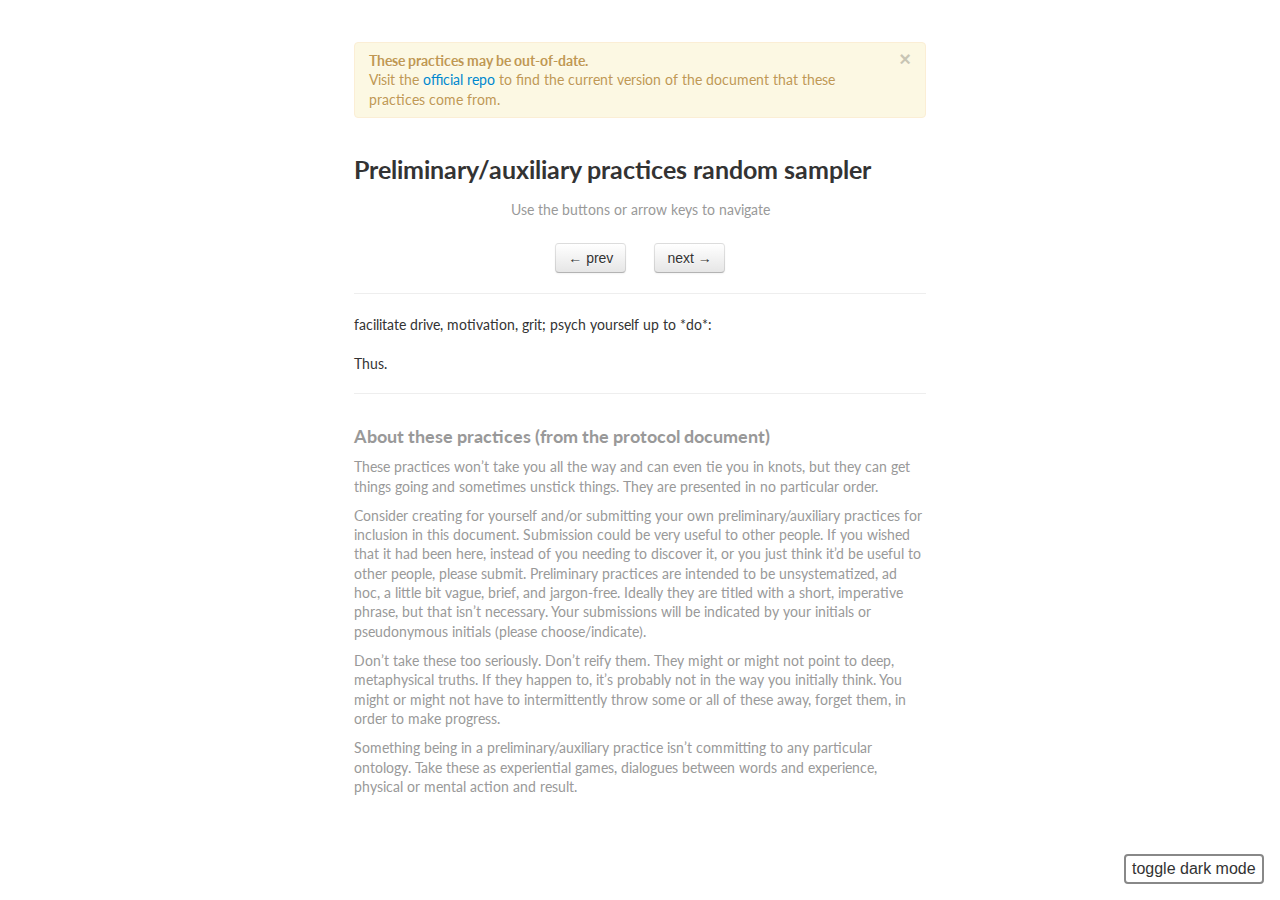
==== commit 5b912236: "Updated the aux sampler & added a link to it in the main prot page" ====
--- a/aux/index.html
+++ b/aux/index.html
@@ -3,34 +3,51 @@
     <link rel="stylesheet" href="../bootstrap.css">
     <link rel='stylesheet' href='../style.css'>
     <style type='text/css'>
-        #content { padding-left: 0; }
+        #content {
+            margin: 0 auto !important;
+        }
         #button_wrap {
-            text-align: center;
+            /*text-align: center;*/
+            display: flex;
+            flex-direction: row;
+            justify-content: center;
+            align-items: baseline;
         }
-        #button {
-            margin-top:1em;
+        #button_wrap button {
+            margin: 1em 1em 0;
         }
         .grey {
             color: #999;
         }
-        #btn_back {
-            float: left;
+
+        .darkmode button,
+        .darkmode button:hover,
+        .darkmode button:focus,
+        .darkmode button:active {
+            background: none;
+            border: 1px solid #aaa;
+            color: #aaa;
+        }
+        .darkmode .grey {
+            color: #666;
         }
     </style>
     <link href="https://fonts.googleapis.com/css?family=Lato:400,700&display=swap" rel="stylesheet">
 </head>
 <body>
+    <div id='darkmode' class='lightmode'>toggle dark mode</div>
     <div id='content'><div style='margin-top: 2em'></div>
 
-        <div id='warning' class="alert alert-error">
-          <button id='btn_close' type="button" class="close" data-dismiss="alert">&times;</button>
-          <strong>Beware! These practices may be out-of-date.</strong><br/>Potentially crucial modifications/additions/deletions may have happened since this page was updated. Visit the <a href='https://github.com/meditationstuff/protocol_1/'>official repo</a> to find the current version of the document that these practices come from.
+        <div id='warning' class="alert alert-warning">
+          <button id='close' type="button" class="close" data-dismiss="alert">&times;</button>
+          <strong>These practices may be out-of-date.</strong><br/> Visit the <a href='https://github.com/meditationstuff/protocol_1/'>official repo</a> to find the current version of the document that these practices come from.
         </div>
 
         <h3>Preliminary/auxiliary practices random sampler</h3>
+        <p style='text-align: center;' class='grey'>Use the buttons or arrow keys to navigate</p>
         <div id='button_wrap'>
-            <button id='btn_back' class='btn'><< back</button>
-            <button id='btn_hitme' class='btn'>hit me</button>
+            <button id='prev_button' class='btn'>&larr; prev</button>
+            <button id='next_button' class='btn'>next &rarr;</button>
         </div>
         <hr>
         <div><p id='current_practice'></p></div>
@@ -47,43 +64,61 @@
         Something being in a preliminary/auxiliary practice isn’t committing to any particular ontology. Take these as experiential games, dialogues between words and experience, physical or mental action and result.
         </p>
     </div>
+    <script src="../jquery-1.8.3.min.js"></script>
     <script type='text/javascript'>
-        document.getElementById('btn_close').addEventListener('click', function() {
+        document.getElementById('close').addEventListener('click', function() {
             var e = document.getElementById('warning');
             e.parentNode.removeChild(e);
         })
 
+        index = 0;
         pp = ["do less:\n\nIf you happen to find yourself doing something, and you can stop doing it, and it’s ok or good to stop doing it, then allow this stopping to happen or participate in that stopping happening.\n\n[This prelim/aux practice, and many of the others, are intended to be done while sitting quietly, but they can be adapted to other contexts.]", "sense now:\n\nDeliberately, in ways that are ok or good and safe, attend to and be aware of, consciously experience, sensations as such and know that that’s what you’re doing while you’re doing it.", "sense meta:\n\n* If you happen to remember to try to do so, effortlessly rest in already effortlessly being aware of being aware [sic] of sensation(s) as such as it’s/they’re vividly and veridically happening right now.\n* Said more pithily, be aware of being aware.\n* Or, perhaps more accurately and evocatively, without having to fully parse the first bullet, be aware of being aware of what you’re being aware of. [sic]", "blend:\n\nFor a feared possibly true thing, if it’s safe enough and good enough to do so, be like what if that really/actually *is* true? Really play it up, get behind it, prime the pump, try to convince yourself it is indeed true, reach for your best feel of that really being true, allow yourself to fall into the world where it is true, take that leap and ride the wave wherever it takes you.", "unblend:\n\nBe, like, huh, that’s funny, huh that seems weird, huh why do/did I think that?", "be moved:\n\nTo the degree you can allow yourself, to the degree you feel it’s safe or safe enough to be moved, to just find yourself doing/moving/vocalizing/twitching/acting/dramatizing/being/expressing/enacting/reenacting/feeling/dreaming/wanting/desiring/indulging, and to allow it to continue, to go with it, to go with the flow of it, do so.", "have experience:\n\nAs it is ok to be lost in movement, thought, or reverie. It’s also ok to be lost in sensation as it happens, e.g. in music or visual beauty or conversation or sex or other sensuality, etc. And it’s also ok if you can’t do this or it never (yet) happens.", "feel your body:\n\nThus.", "feel your feelings:\n\nThus.", "relax muscles:\n\nThus or e.g. experiment with “progressive relaxation.”", "feel more:\n\nExplore ways to change your posture, relax your muscles, let your chest and torso and stomach soften, etc., in a way that facilitates feeling your feelings and body sensations more easily or possibly more intensely and to possibly have more sensations become present.", "feel what feels good and bad and neutral:\n\nDeliberately seek out positively valenced feelings and/or other sensations. Deliberately seek out negatively valenced feelings and/or other sensations. Deliberately seek out neutrally valenced or unvalenced sensations.", "explore what you (seem to) know, understand, expect, and remember:\n\nExplore what you know. Explore your understanding of things. Explore your memories.", "put things into words, slowly, and maybe revise:\n\nThus; And consider writing by hand when you’re doing this.", "say or think truth:\n\nVerbalize a seemingly relevant seeming truth. [sic] Repeat.", "explore *how* you’re thinking:\n\nThus.", "explore *how* you’re believing:\n\nThus.", "explore *how* you’re expecting:\n\nThus.", "attend to things and sensations:\n\nThus.", "imagine:\n\nImagine or simulate something, involving the use of visual imagery, if possible.", "move grossly the “attention/thinking” muscles:\n\nDeliberately move your eyes, jaw, tongue, head/neck, glottis, lips, palate.", "notice and light move/influence the subtle “attention/thinking” muscles:\n\nNotice, and possibly lightly influence subtle muscle activity and subtle sensation of the eyes, jaw, tongue, back of the neck, back of the head, glottis, lips, palate.", "interrupt thought:\n\nInterrupt or suppress thought or other mental activity, or catch it/them before it/they start(s) via (smooth/abrupt switching to) attending to things/objects or sensations or awareness of now or the present moment as such/being in the moment. Interleave or switch between thinking/imagining/reverie, interrupting thought, attending to locations on or in the body, and feeling your feelings.", "be breathed:\n\nRelease the voluntary component of your breathing as much as possible and let involuntary breathing take over.", "interrupt anything:\n\nInterrupt, suppress, distract from, switch from an emotion, a response, a reaction, a feeling, an urge, an impulse, a craving/thirst, a thought, inner verbalizing, reverie, automaticity, movement, an intention, a train of thought, pursuit of a particular goal, a local plan, attention to a sensation…", "concentrate perfectly on something:\n\nPick a sensory object, e.g. a visual patch, and reflectively attend to it. Don’t just look; see. Don’t just touch; feel. Don’t just listen; hear, etc. Notice subtle or gross wavering or interjection.", "be here, now:\n\nThus and notice subtle or gross wavering or interjection.", "just this:\n\nIncline towards in the seeing, just the seen; in the hearing, just the heard, etc.", "do deliberately:\n\nDo something deliberately.", "meaning-making:\n\nConsider or say something, anything new. Or experience what comes prior to that, liminally verbally or completely nonverbally.", "meaning-dissolving:\n\nFind something that was true, meaningful, or coherent, that becomes untrue or nonsensical when you consider it anew or when reflectively considered for this first time.", "fill-in-the-blank:\n\nCreate or find a sentence, assertion, or statement with a blank. Incline towards filling in the blank.", "wonder about something:\n\nThus.", "pose a question:\n\nPose a complete, well-formed question. You might right write it down and refine it.", "incline towards answering a question:\n\nPick a well-formed question. Incline towards answering it.", "find a disendorsed belief:\n\nFind and be aware of a batshit crazy, schizophrenic, ugly, mean, fantastical, from childhood belief or “seeming-ness” that you’d rather not have/believe/experience. For now, just allow it to be or see if it naturally changes.", "notice yourself talking to yourself:\n\nNotice yourself talking to yourself, the reminding, convincing, suggesting, denying, etc. For now, just allow it to be or see if it naturally changes.", "notice the experience of other-ness:\n\nNotice other/alien/foreign/friend/enemy/parental/sibling/group/communal/cultural/global voices and impulses in you.", "notice “feared truth”:\n\nNotice a “feared truth” (or the “shadow” of one), something that would be terribly bad or would have terribly bad implications or ramifications if it were (definitely/decisively/actually) true.", "reason with yourself:\n\nAgnostically, impartially, gently, infinitely patiently, non-coercively reason or dialogue with yourself.", "jump:\n\nAttend to a “random” spot on or in the body.", "sequence:\n\nAttend to a “random” sequence of spots on and/or in the body, the sensory surround, or knowing or meaning or anything.", "bodymind talks:\n\nAllow words to come, ideally without presupposition or preconception. Let the bodymind talk to you.", "explain something:\n\nExplain how something works to yourself, to a rubber duck, to another person.", "the beginning of explanation:\n\nAbout something, ask, what explains this? How did this come to be, and, what’s going on, here?", "purposefulness:\n\nAbout something you’re doing/feeling/experiencing or you intend to do, ask, for what purpose am I doing this? For what purpose is this happening (to me)?", "articulation:\n\nTry to put something inchoate into words. When you have some words, see if they fit, and see if there are parts which don’t have words for which you need to find more words.", "single word:\n\nSee if you can find the right, single word for something.", "subtle and fast:\n\nSee if you can find a place in you, on you, or outside of you where your sensations are subtle and fast-changing.", "hard to attend to:\n\nNotice where it’s hard to pay attention. Don’t force yourself to pay attention there, right now.", "problem and solution:\n\nPick a problem you have and try to come up with a solution in any way that comes to you to try.", "be there for yourself:\n\nThus, and, whatever you need, try to give it to yourself, directly, right now, in the right way.", "be there for yourself, age-appropriately:\n\nThus, and, whatever you need, try to give it to yourself, directly, right now, in the right way. And, try to take into account any felt age, how old the relevant parts of you feel, any feeling-of-being-there sense or memory.", "be a mother, father, big brother, big sister, mentor, teacher, most-trusted-friend-to-yourself, age-appropriately:\n\nThus, and, whatever you need, be the person that can give you the right thing, directly, right now, in the right way, and do so as best you can. And, try to take into account any felt age, how old the relevant parts of you feel, any feeling-of-being-there sense or memory. If safe, perhaps they know exactly what you’re thinking and feeling, and can respond exactly appropriately with exactly what you need.", "counterfactual resourcing:\n\nAlongside what actually happened, imagine a better version of a memory. How could it have gone in some other world (that ultimately, downstream, might provide you with exactly what you need right now)? Let it be complementary to the original memory or experience in sense and fidelity. Explore what, in some other world, could have been the best possible age-appropriate you, immersively there, then.", "counterfactual avoidance:\n\nAlongside something bad that actually happened, as best you understand it, how could you have avoided that? Or, how would that not have happened, had you only know… what?", "imaginary conversation:\n\nImagine a conversation between two people, complete with possibly hazy setting and dialogue.", "imaginary self-insert conversation:\n\nImagine you’re dialoging/conversing with someone, about whatever topics you’re drawn to.", "planning:\n\nExplore planning or your plans.", "goals:\n\nExplore goal setting or your goals.", "todo lists:\n\nExplore your physical or mental todo list(s) or explore what might go on one.", "ideal day:\n\nConcretely imagine how you’d spend a “normal ideal day.”", "positive and negative motivation and evaluation:\n\nExplore the objects and experiences of current and remembered\n\n(a) thirst, craving, impulse, urge, appetite, motivation, “intrinsic motivation,” self-nudge, love, limerance, meaningfulness, hope, desire, longing, liking, loving, wishing, dreaming, lusting, wanting, desiring, needing, and\n\n(b) that which is beautiful, wonderful, extraordinary, awe-inspiring, delicious, delectable, awesome, staggering, disarming, heavenly, divine, glorious, completing, be-all-end-all, the-whole-point, only-thing-that-matters, true-reason(s)-to-do-anything, elegant, sublime, hot, sexy, devastating-in-a-good-way, perfect, destined/fated/inevitable-in-a-good-way, satisfying, warming, fulfilling, relieving, engaging, likable, and\n\n(c) that which is disgusting, evil, bad, hateful, gross, undesirable, horrible, terrible, unwanted, noxious, aversive, desperation-related, out-of-control-ness-related, dislikable.", "inner conflict:\n\nExplore current inner conflict, the goodness, the badness, the endorsement, the disendorsement, the good but feels bad, the bad that feels good, the bad that should feel good, the good that should feel bad, what hurts so good, what hurts so bad, what you want to want, what you want to not want…", "inner confusion:\n\nExplore current inner confusion.", "self-soothe: (jd)\n\nReassure yourself. Hold yourself. Be gentle on/to yourself. Talk to or treat yourself like you might a young child.", "relax: (jd)\n\nTake deep breaths. Take it easy. Loosen up. Untense. Relaxxxxxxxx.", "think with your body: (jd)\n\nExplore what it’s like to “think” while attending to or moving attention through your body.", "live lightly: (jd)\n\nMake yourself a cup of tea. Go for a walk in the neighborhood. Read a book on a porch on a sunny day", "trust your body, trust your mind: (jd)\n\nTrust that the thing that's currently/presently/ongoingly happening is the right thing. Trust that your body and mind know the best path forward. Follow its lead. Listen to its clues.", "don’t run away from the present / explore the present / return to the present: (jd)\n\nWhat is good or bad, right here, right now? What is going on, right here right now? What could be improved or better, right here right now? What could be tweaked or different, right here right now?", "feel your feelings: (jd)\n\nLet them move, shift, expand, spread. Let it flow. Let it flow through you. Allow it (all). Surrender to it. Fully fall into it (if it's safe to do so)", "label: (jd)\n\nLabel (put words to) your experience. What’s happening? What's going on?", "find good, find bad: (jd)\n\nWhat is (presently, ongoingly) happening that is good or bad? What are you (presently, ongoingly) doing that is good or bad?", "embrace nebulosity: (jd)\n\nIf it’s good to do so, lean-in-to/embrace the churn/uncertainty/not-knowing/intensity/confusion/ambiguity/unknowing/chaos/(meaninglessness?) of the ever changing flow of experience, whatever that might be or where it might go. Notice the aversion to doing so, and the impulse to retreat to the safe/reified/conceptual.", "welcome experience: (jd)\n\nWelcome, allow, accept, receive, let in, make space for, give breathing room to … whatever is happening in experience.", "examine avoidance: (jd)\n\nNotice: is there anything you are currently/presently/ongoingly avoiding or running away from? If so: would it be good to not do so? are you able to not do so? is it safe to not do so?", "do what feels good:\n\nThus.", "patiently wait with what feels bad:\n\nThus.", "patiently wait with “something’s bad but don’t know what or where”:\n\nThus.", "uncrush crushed desires:\n\nThus.", "physically dramatize, physically act out:\n\nThus.", "explore the experience of masculine gendered power:\n\nThus.", "explore the experience of feminine gendered power:\n\nThus.", "explore the experience of feminine gendered intimacy/connection/compassion/warmth/love:\n\nThus.", "explore the experience of masculine gendered intimacy/connection/compassion/warmth/love:\n\nThus.", "explore childlike power:\n\nThus.", "explore childlike playfulness:\n\nThus.", "explore childlike connection, love, etc.:\n\nThus.", "explore masculine gendered sensuality:\n\nThus.", "explore feminine gendered sensuality:\n\nThus.", "explore masculine gendered desire:\n\nThus.", "explore feminine gendered desire:\n\nThus.", "go crazy; dance, flail, yell, jump, fuck:\n\nThus.", "explore not orgasming; explore magnifying sexual desire/arousal/motivation:\n\nThus.", "do something all wrong; do something incorrectly:\n\nThus.", "explore joy in another’s success or happiness:\n\nThus.", "explore reluctance to forgive; explore grudgingness:\n\nThus.", "hang out with “chakras” and extremities:\n\nSteadily attend, for a prolonged period of time (but not too long), to your hands, your feet, or (particularly your lower) “chakras”, near the surface or in the depths of your body: root/perineum, (sacrum), genitals, tan tien/dan tien, navel/hara, solar plexus, heart…", "attend to nonsymbolic cognition:\n\nWhat were you just thinking about, even if that thinking wasn’t in words? It was probably about something, real or imaginary.", "attend in, on, or outside the body:\n\nDecide whether you’ll attend to sensations inside, on, or outside the body. Then do just that for a bit.", "just sit or stand, deliberately, reflectively, actively, with perfect posture:\n\nThus.", "facilitate drive, motivation, grit; psych yourself up to *do*:\n\nThus.", "plan with your whole body, not just your head:\n\nThus.", "feel your plans/intentions/goals change (or not) in your body:\n\nThus.", "change an intention, plan, or goal:\n\nThus. Change what you’re going to do, if you can (at this time). You might see if, unforcily, you can have the change be effortlessly, unreflectively stable, until you you fulfill it or it makes sense to modify it. (The change might be an addition, removal, or modification of an existing intention, plan, or goal.)", "figure or dont:\n\nWork on figuring something out. Or, do something besides, do you anything besides, figuring something out", "do something without asking permission:\n\nThus.", "be actually good to someone without their consent:\n\nThus.", "solve or dissolve:\n\nExplore whether you’re (a) altering your plans and intentions for changing the world or (b) altering your beliefs and desires to shape yourself to the world or (c) both, in this moment. (Note that (a), technically, is shaping yourself to the world as well.)", "directness or indirectness:\n\nExplore whether you can just directly go after something and have it, do it, be it, or achieve it. Or, are you planning, learning, preparing, etc. If you are doing the latter, why not the former?", "explore a conflicted desire:\n\nThus; explore how bad if feels (for whatever reasons); explore how good it feels (for whatever reasons).", "concretely imagine:\n\nImagine something in full, concrete detail, perhaps including first-person experience from a first-person perspective.", "reminisce:\n\nThus.", "desire backwards:\n\nFollow the evolution of a desire backwards in time. “Float back” using a gradient of the feeling of that desire, the feeling of those times…", "counterfactual desire:\n\nImagine what you would have wanted then had it been ok to elaboratively want it.", "notice interjection:\n\nNotice when thoughts or feelings come up that are against your “main forward direction.” Explore good and bad ways to interact with those interjections, e.g. ignore, befriend, tolerate, etc.", "retrospective self-giving:\n\nImagine you’re giving your younger self exactly what they wanted and needed then; experience the “immersive feel” of this.", "honor or respect all of your desires:\n\nThus, across all times, places, ages, parts of you.", "notice distantly related yet contradictory desires:\n\nThus.", "notice unreflective automaticity:\n\nThus, as if you are waking (to/)from a (lucid) dream.", "pose questions to yourself:\n\nThus.", "explore having two different things in mind simultaneously:\n\nThus.", "what you want, you want:\n\nThus.", "body agreement:\n\nBefore taking a physical or mental action, see first if the body agrees, and abide by any disagreement.", "play games with symbols( e.g. words):\n\nThus.", "question problem basis:\n\nAs a provisional alternative to trying to directly make something ok, through mind (thought) or action, try exploring the presuppositions and premises that make X not ok in the first place.", "give up; let go; fail completely:\n\nThus. (if/when it’s safe and actually good to do so)", "scan in, on, or outside the body (body scan; environmental scan):\n\nDecide whether you’ll explore sensations inside, on, or outside the body. Then systematically/comprehensively do just that for a bit.", "take a break:\n\nThus; do something completely different for at least three days, ideally without cheating/without exceptions.", "watch for beginnings (of awareness of sensing and knowing):\n\nThus.", "watch for endings (of awareness of sensations):\n\nThus.", "watch for changes (in knowing/seeming/expecting):\n\nThus.", "watch for “was there all along” experiences:\n\nThus.", "watch for “real reasons (for doing/being/feeling)” (that were “previously just out of view”):\n\nThus.", "quiet, stable, fine-grain examination:\n\nAs best you can, have a quiet and stable mind. Examine the changing of sensations (perhaps investigating momentary in a single place or “place”) at the finest grain of detail.", "freewrite:\n\nWithout forcing, write or type whatever comes to mind, keep going. Make the word count as high as you can. Free-draw, free-anything.", "parts:\n\nAsk what a part of you or a thing in you is. Ask what it’s doing. Ask what it wants, what its purpose is, what it’s for. Ask yourself what’s good for you about that part or thing being there doing its thing. Ask it what it has that you yourself want or need? Ask yourself what good thing is it doing for you? You might temporarily release/drain your own will from that part or thing, let it do or be exactly what it wants, pretending or making it so you can’t directly affect or control it; and, then, as above/previously, only ask questions and make and follow suggestions, requests, and counteroffers.", "goodness of badness:\n\nExplore what’s good (or useful or necessary), if anything, about bad things, including feeling bad or being bad, in general and for particular badness.", "soften:\n\nExplore if you can become soft where you are currently hard.", "chain questions:\n\nThus, that is, ask a question and use the answer to that question (or parts of that answer) in a new question, and repeat with that answer in a new question, and so forth.", "beginnings and endings:\n\nLook for beginnings and endings of presence (of experience) and absence (of experience). (ideally “minimally; without adding anything or taking anything away”)", "stability and change:\n\nLook for stability and change", "explore symbolic mediation, lack thereof, and how you might take a break:\n\nLook for how verbalizing, categorizing, symbolizing, organizing, listing, structuring, narrativizing, referencing might be getting in the way. See if you can temporarily set all that aside.", "chose enjoyment:\n\nWhen in doubt, choose the enjoyable option (and fully enjoy).", "chose nonverbal:\n\nWhen in doubt, choose the nonverbal/wordless option.", "flesh out worlds:\n\nImagine how things might or actually be, even if you are uncertain as to whether those things are actually the case. Imagine more parts of the worlds you might be in.", "solutioning worlds:\n\nImagine fantastic, near-realistic, and realistic worlds where all your problems are solved.", "getting and gearing:\n\nNotice when you’re “getting yourself” to do something versus it just happening. Notice when you’re “gearing yourself up” to do something versus just knowing you’re going to do it.", "dwell in safety:\n\nFind and dwell in safety, if only temporarily.", "be insane:\n\nBe insane; be crazy; be batshit insane.", "be bad:\n\nBe bad; be evil; be malevolent", "be good:\n\nBe gentle; be kind be; compassionate.", "be out of control:\n\nFind a way to be safe enough, and then be dangerously out of control", "ask about goodness and badness:\n\nAsk, “What’s good about that?” Ask, “What’s bad about that?”", "be as human as you happen to be, right now:\n\nBe human; be imperfect; be flawed. (You can/could truly aspire to true perfection, but allow yourself to be what you are right now, say, which is inclusive of that aspiration.)", "counterexample:\n\nFind counterexamples to thoughts, beliefs, assertions, written content, things that other people say…", "perspective-taking:\n\nTake person A’s perspective. Take person A’s perspective on person B’s perspective, and so on. Take person A’s perspective on your perspective. Take person A’s perspective on your perspective of person A’s perspective.", "encourage it; egg it on:\n\nThus.", "leave your comfort zone or explore leaving your comfort zone:\n\nThus.", "explore doing what feels wrong to do:\n\nThus.", "try temporarily letting go of your sacred objects, your sacred touchstones:\n\nThus.", "temporarily and briefly block resist refuse some impulse/urge/inclination/reflex/action/doing:\n\nThus.", "study your sensations as such for the purpose of understanding:\n\nThus.", "be liminally verbal; on the edge of almost not quite words/language:\n\nThus.", "identity:\n\nAsk yourself, “Who you are being right now?” Ask yourself, “Which one are you right now?”", "noninterference:\n\nEnter into something allowing it to be exactly as it is.", "be a self-friend:\n\nWould you treat a dear friend that way with respect to X? Treat yourself as you would a dear friend with respect to X.", "take a long, slow, dreamy walk in a safe place:\n\nThus.", "study:\n\nStudy particular sensations or knowing so as to figure them out.", "seeping into; keeping company:\n\nSeep into yourself or into some sensations or keep some knowing company. Don’t try to change any of it.", "describe:\n\ndescribe what’s happening, describe what seems to be the case, describe what’s salient, describe what’s relevant", "explicate/articulate:\n\nPut knowing into words; what is relevantly coming up that you know right now, that you might not have known that you know?", "bare sensations as such:\n\nregard/construe all real time experience as bare sensations as such", "mind-only:\n\nexplore how everything (or not) is just an expression of your mind (or not)", "acquiesce:\n\nGive X exactly what it wants:", "become:\n\n(Temporarily or not) become X.", "relevance:\n\nList what’s relevant and maybe try to determine why those things are relevant.", "state awareness:\n\nDecide in what ways you’re in a temporary state right now.", "safe fear:\n\nMake it safe to feel fear and to know what you’re afraid of.", "explore intuition:\n\nExplore taking intuitions seriously, including those for which you don’t have any obvious rational evidence (or whatever). Be psychic. Be clairvoyant. You can hold intuitions provisionally while you explore them.", "question inner things:\n\nAsk questions of distinct things in/of you: What are you? Who are you? Where did you come from? How did you come to be? How did you get here? What do you want? What would be good for you?", "minimality:\n\nBack off, utter lightweight-ness: do the lightest most minimal possible version of whatever you’re doing or want to do or want to try.", "have fun:\n\nThus.", "be openminded:\n\nBe radically open to what might be true. Be unfiltered in your consideration of what might be true.", "ok to hate:\n\nHate until/if you don’t.", "shackles:\n\nAsk, is X “shackles on” or “shackles off? [via Martha Beck’s Finding Your Own North Star and Steering by Starlight]", "feel all towardsness:\n\nFeel or allow yourself to feel your desire, wanting, longing, preferring, taste, hoping, wishing, needing, craving, thirsting, hungering, lusting…", "your heart sing:\n\nRemember/imagine (concretely) something that did/does/would make your heart sing (at least the first time or every time).", "exhaustivity/comprehensiveness/systematicity:\n\nAsk, is that it? Is there more? Anything else? What is the next thing? And the next? How do I know that I’m done? How will I know I’m done? How do I know there’s more?", "go down a prefab list:\n\nRun through all these practices to find ones that feel/seem good, currently. Run through all main practices to find ones that feel/seem good, currently. Try the meta protocol if you haven’t for a while. Try other collections besides ones in this document.", "locate a deep felt sense: (h)\n\nHow do you _really_ feel right now? What deeper feelings are beginning to surface? What nebulous thing is going on at the edges of your awareness? The vaguer the better. Try to put it into words, or not.", "compare/align sensory streams: (h)\n\nHold two or more different sensory streams in awareness at the same time, notice how they complement/corroborate/contradict each other. For example, while walking, pay close attention to what you see alongside sensations coming from the feet. Or while tapping a tabletop, pay attention to what you hear alongside sensations in the hands.", "iteratively examine motivation: (h)\n\nTo what end am I doing what I am currently doing? And why that? And why that? &c. Can be meta-applied as well: in the course of inquiring what one is doing & why, one may inquire as to what one is doing in inquiring as such, and why.", "refactor agency: (h)\n\nÀ la V. Rao (https://www.ribbonfarm.com/2012/11/27/patterns-of-refactored-agency/). Notice a thought or framing of some occurrence, and split/clump/invert/rotate/refactor the agency/will of whatever is involved.\n\nSome examples:\n- “Those flowers are alluring” → “Those flowers want to be admired”;\n- “I want to eat the doritos” → “The doritos want to feed me”;\n- “I hate this traffic” → “This traffic jam is angry with itself”; etc.", "invent a concept: (h)\n\nName the unnamed. Slice reality in a new way.", "mindful hygiene: (h)\n\nPractice hygiene slowly, attentively. Brush your teeth; floss; brush your hair; shave; wash your hands/face; bathe; trim nails; apply ointments/lotions.", "mindful eating: (h)\n\nEat slowly, attentively. Do you want another bite? Which bite do you want? How does it feel when you put it in your mouth, as you chew? Temperature, texture, flavor? What happens when you swallow? Can you feel your stomach receiving the food?", "examine time: (h)\n\nExamine the passage of time (perhaps while attending to a particular sensation, such as an ongoing noise, or perhaps not).", "do it more slowly: (h)\n\nIf it’s okay to do so, slow down in whatever you’re doing. Slow down more. And more. And juuuust a bit more.", "hug yourself: (h)\n\nHug yourself. Touch yourself lovingly. Caress, rub, massage, hold. Which parts want attention? Let your body be an instrument of care for itself.", "want everything: (h)\n\nTo whatever degree(s) it’s good & safe to do so, allow yourself to fully and totally desire everything desirable, large & small, good & bad, immediate & far-reaching. Want it all.", "want nothing: (h)\n\nTo whatever degree(s) it’s good & safe to do so, allow yourself to fully and totally release/forgo any and all desires. Accept this & now as sufficient and complete.", "disclaim volitionality:\n\nInteract with yourself, or parts of yourself, or what’s in you, only through a respectful interface; disclaim volitionality for what’s behind the interface. Drain your will from it. Temporarily treat it as not you. How can you affect it, now? What’s the right way to interact with it under these conditions?", "take a break:\n\nTake a break from everything. Take a complete break. Totally rest, temporarily.", "listen:\n\nListen for something faint and distant.", "imagine/hallucinate:\n\nTry to hallucinate life-sized, three-dimensional people, appearing/existing around you in your present physical space, as a problem-solving tool, a general exploratory tool, for fun, for sexual fantasy.", "desire factoring:\n\nImaginatively remove (and maybe put back) things from something you desire until you figure out the essence of what you desire in the thing.", "explore dimensions of phenomenology:\n\nIn what you’re experiencing right now, explore meaning-laden, phenomenology; explore meaningful phenomenology; explore valenced/unvalenced  phenomenology (pleasant/unpleasant); explore the absolute, mediate, and immediate causes and conditions of phenomenology, explore the and immediate and mediate effects of phenomenology.", "pain of lack:\n\nFeel the pain of lacking, the pain of not having.", "wanting versus liking:\n\nExplore the relationship between what you want (to do/have/experience) and what you, at least historically, *know* you *like* to experience. Explore the relationship between what you want to avoid and what you know you don’t like to experience.", "resource testing:\n\nImagine yourself with various extra resources, only one or two at a time (money, very nice clothing, healthy solid relationship)—what changes? How would things be different?", "only this moment:\n\nTemporarily pretend only this moment exists.", "exactly what it needs:\n\nImaginatively/bodily/experientially give something exactly what it needs, exactly the relationship it needs, with the person/entity it needs (friend, parent), in the language and concepts it needs, with the emotions it needs, that that something can feel, experience, and understand.", "as a friend:\n\nAsk, what advice would you give a friend about this?", "querying ability:\n\nAsk, could you do that? How would you do that? How would you solve that?", "its job, its goal:\n\nAsk something in you, that might not be you, what its job is, its goal, its purpose. Ask what it needs. Ask what’s good about it being there? Explore its felt goodness and badness.", "bad counterfactual actuality:\n\nAsk, would it be bad if this/that/X weren’t true? Ask, would it be bad if this/that/X were true?", "state/find the X:\n\nState the inner conflict, state the contradiction, state the physical impossibility (such as “those two things can’t coexist in the same space or be done with these resources or go faster than the speed of light or teleport). Or just find it; you don’t have to state it.", "seek implicit understanding:\n\nThus.", "seek explicit understanding:\n\nThus.", "find the sparkle:\n\nFind the childhood and/or teenage parts of you that sparkle with wonder and joy and appreciate and enjoy them and embody them", "intention:\n\nWhat are you intending, planning, willing, right now? What is your intention [with respect to X]?", "counterfactual closure:\n\nAsk, what you could have done differently, along with some minimal other changes to a situation, so that X bad thing wouldn’t have happened? Or that would have made the bad thing ok?", "stretch: (h)\n\nLike a cat that just woke up from a long nap. Try while standing, lying down, or in some other position. Shoulders back, chest out, get on your tippy-toes & arch that spine, yawn, vocalize, release!", "connect deeply with purpose/value/meaning/goodness: (h)\n\nNotice your current situation/trajectory, and connect as deeply as you can with how this situation/trajectory is (now & ongoingly) meaningful & valuable, what purpose it serves, what broader good(ness) it relates to, etc. In what ways is today good/meaningful/valuable? How does the goodness/meaningfulness/value of today connect to the goodness/meaningfulness/value of your entire life?", "notice the past: (h)\n\nNotice momentary or ongoing conceptions of the past.", "notice the future: (h)\n\nNotice momentary or ongoing conceptions of the future.", "notice discomfort: (h)\n\nAre you (greatly or subtly) uncomfortable right now? Which sensations tell you that you are uncomfortable? Why doesn’t everything about right now feel great/fine/perfect?", "attention pulled:\n\nLet your attention be drawn places and maybe actively stay there for a bit once you get there.", "volitional attention:\n\nAttend somewhere two-dimensional or three-dimension or n-dimensional or non-dimensional, specifically, for at least a brief time.", "liminal/nonverbal: (inspired by h)\n\nDo what you’re already doing but deliberately move towards going it liminally verbally or nonverbally.", "curiosity for disagreement:\n\nHave respectful curiosity and inquisitiveness for what happens to be in you or is a part of you, that you disagree with.", "resist attentional capture (1):\n\nSome of the time, temporarily, concentrate (on something). Facilitate attentional capture.", "resist attention capture (2):\n\nSome of the time, temporarily, have a wide, open, fuzzy focus. Concentrate on everything or no-thing. Relax, do this minimally, minimally reactively, as minimally involved as you can.", "balance foreground and background: (cf Lippmann and Culadasa)\n\nBecome aware of everything you can become aware of, in the “background,” while also attending to a “foreground” object. The background is in your peripheral awareness (cf. peripheral vision). Look both at and “through” the foreground object. Balance the salience of foreground and background so that they are potentially seamless in brief moments or stably.", "look past (interpretive) overlays:\n\nLook at something; look past that at “what’s really going on.”", "the really truly possibly really good in the bad:\n\nWith the expectation that there’s something good and important, there, a wisdom of some kind: Ask would it be good to keep doing this bad thing? How would it be good to keep doing this good thing? Would it be bad to stop doing this bad thing? How/why would it be bad to stop doing this (at least partially) bad thing?", "the chakras:\n\nAttend for some time to each chakra, bottom to top, including genitals. Hara. Hands. Feet.", "microcosmic orbit:\n\nMove attention slowly through microcosmic orbit (loop around front and back of body from crown of head to perineum and back) in the direction [down the front, up the back; up the front, down the back] that feels most smooth.", "bad to know/understand/see/be-able-to-tell:\n\nAsk, is it bad to know [about] X, bad to understand [something about] X, bad to be able to see [something about X], bad to be able to tell something about X? If so, how did that come to be? Why? How do you know? How did you come to know?", "homomorphic ostension or reference:\n\nCome up with a metaphor, simile, allusion, allegory, analogy, or story for a relevant thing that might be otherwise hard to put into words. In that, what’s the problem, in that language/structure/ontology? What could be added inside that language/structure/ontology/logic? What’s obviously missing when seen from inside that?  How would manipulate that to solve the thing, strictly inside or that language/structure/ontology?", "being/from:\n\nAsk, is this from me? Is this from you? Is this me? Is this you? Is this him/her/per/them?", "somatic refactoring:\n\nFeel and relax your way into beneficial “somatic refactoring.” Let the body naturally and intricately change.", "explore the body:\n\nExhaustively, but loosely, sensitively, being willing to back off or let go, explore the entire value of the body  with your attention, little by little. If you can’t attend somewhere, don’t force attention into the area. Explore what feels good and bad about this and what seems good and bad about doing it in different places and a different times.", "fix/solve/solve:\n\nAsk, can you do X/that? Can you fix X/that? Can you solve X/that? Can you handle X/that?", "provenance and historical explanation:\n\nAsk, how did that/X come to be?", "looking/checking with what you already have:\n\nAsk can you look to see whether that’s true or not? Can you find that out with what you already have? (If not, can you get more information if you need it? How? Can you do that? Will you do that?)", "personal evaluative comparison:\n\nAsk, for me, why do I want/choose/like/desire/pick/etc this/X versus that/Y. Which is better or worse? More good or less good versus each or the other?", "meaning:\n\nAsk what does it/X/that mean?", "ghost/energy hands:\n\nTouch your body or feel into your body with ghost/energy hands.", "fractured reality:\n\nFeel the fractures of reality. Feel how reality is broken.", "look down through the body:\n\nLook down through your neck into your body from the inside", "look at the back of you head: (after Headless Way?)\n\nLook at the back of your head from the outside without the aid of a mirror, phone, anything.", "be (pop?) zen:\n\nNo goal, nowhere to go, nothing to do, no escape, start or where you are, gateless gate, stateless state.", "stop trying to escape the now:\n\nTemporarily stop trying to escape from exactly what’s happening, exactly how it’s happening, and exactly what it is that’s happening.", "take a break:\n\nThus.", "collect simultaneous attentional objects:\n\n“Collect” things in your awareness to pay attention to, and attend them sequentially or simultaneously.", "ghost/energy body:\n\nBe physically relatively still, but walk and move with your “ghost” body or “energy body.”", "acceptance:\n\nAccept that this is your life now or in fact always was.", "instantaneous immortality:\n\nNoticed that in this moment you literally cannot just directly and successfully choose to die.", "expand:\n\nExpand into the available space, “outer” or “inner.” Accept/become the available space, “outer” or “inner.”", "broken phenomenology:\n\nFeel your “‘broken’ phenomenology”; rest in it, all of yourself with it, as it is.", "inability/can’t/ability/can:\n\nIf you find you can’t do something, explore how to phrase it conditionally:\n\n(You might ask, why can’t I do this? How can I come to be able to do this? How did I come to not be able to do this? How do I know I can’t do this?)\n\ncan’t X while Y\ncan’t X when Y\ncan’t X until Y\ncan’t X since Y\ncan’t X where Y\ncan’t X because Y\ncan’t X without Y\netc.\n\nThen, if it might be good to able to do X even while the conditions obtains, you might ask something like:\n\nHow might I be able to do X even while Y? What are some worlds where I might be able to do X even while Y?  even when Y? even if it’s not Y yet? even if Y has since obtained? even if Y holds? even if Y? even without Y?\n\nOr, if it might be good to not have the condition obtain so you can do X, you might ask something like:\n\nIf Y prevents: How might I not have Y obtain? Are there good worlds where Y doesn’t obtain? What might such a world look like? How might I know I were in such a world? Might I be in such a world already or how might I arrive in such a world?\n\nIf Y enables: How might I have Y obtain? Are there good worlds where Y does obtain? What might such a world look like? How might I know I were in such a world? Might I be in such a world already or how might I arrive in such a world?", "stimulate all your senses: (a)\n\nThus.", "minimize sensory input: (a)\n\nThus."];
 
-        pp_history = [];
-
-        function get_new_p_index() {
-            return Math.floor(Math.random()*pp.length);
+        // Fisher-Yates algorithm
+        shuffle = function(a) {
+            for (i = a.length-1; i > 0; i--) {
+                j = Math.floor(Math.random() * (i + 1));
+                tmp = a[j];
+                a[j] = a[i];
+                a[i] = tmp;
+            }
+            return a;
         }
 
-        function set_p(n) {
-            document.getElementById("current_practice").innerText = pp[n];
+        pp = shuffle(pp);
+
+        function advance_p(step) {
+            index += step;
+            index = (index + pp.length) % pp.length;
+            var p = pp[index];
+            document.getElementById("current_practice").innerText = p;
         }
 
-        function hit_me() {
-            n = get_new_p_index();
-            pp_history.push(n);
-            set_p(n);
-        }
+        advance_p(0);
+    </script>
 
-        function back() {
-            if (pp_history.length > 1) {
-                pp_history.pop();
-                n = pp_history[pp_history.length-1];
-                set_p(n);
-            }
-        }
+    <script type='text/javascript'>
+        $(document).ready(function() {
+            $('#darkmode').click(function(){
+                $('body').toggleClass('darkmode')
+                $('.alert').toggleClass('darkmode')
+                $('#darkmode').toggleClass('darkmode')
+            });
 
-        document.getElementById('btn_hitme').addEventListener("click", hit_me);
-        document.getElementById('btn_back').addEventListener("click", back);
+            $('#next_button').click(function() {advance_p(1);});
+            $('#prev_button').click(function() {advance_p(-1);});
 
-        hit_me();
+            window.addEventListener('keydown', function(e) {
+                if (e.which == 37) {
+                    advance_p(-1);
+                }
+                if (e.which == 39) {
+                    advance_p(1);
+                }
+            });
+        })
     </script>
+
     <script async src="https://www.googletagmanager.com/gtag/js?id=UA-96730045-1"></script>
     <script> window.dataLayer = window.dataLayer || []; function gtag(){dataLayer.push(arguments);} gtag('js', new Date()); gtag('config', 'UA-96730045-1');</script>
 </body>
--- a/style.css
+++ b/style.css
@@ -1,11 +1,126 @@
+html, body, body * {
+    box-sizing: border-box;
+}
+
+#darkmode {
+    font-size:16px;
+    position:fixed;
+    bottom:1em;
+    right:1em;
+    border:2px solid #888;
+    padding:.2em.4em;
+    border-radius:4px;
+    cursor:pointer;
+    z-index:5000
+}
+
+.lightmode { background-color: #fff; }
+.darkmode {
+    color: #ddd;
+    background-color: #222 !important;
+    text-shadow: none;
+}
+    .darkmode *, .darkmode .nav-list > li > a {
+        text-shadow: none;
+    }
+    .darkmode a {
+        color: #70c8fc;
+    }
+    .darkmode a:hover {
+        color: #005580;
+    }
+
+    /* This is for the TOC in darkmode */
+    .darkmode .nav-list > .active > a {
+        background-color: #334a68;
+        color: #90d8ff;
+    }
+    .darkmode .nav > li > a:hover,
+    .darkmode .nav > li > a:focus {
+        background-color: #233650;
+        color: #90d8ff;
+    }
+
 #content {
-    margin: 0 auto;
-    max-width: 600px;
-    padding-left: 200px;
     font-family: "Lato", sans-serif;
     line-height: 1.38;
     overflow-wrap: break-word;
 }
+
+/* Mobile */
+@media screen and (max-width: 800px) {
+    #content {
+        padding: 90px 1em 1em 1em;
+    }
+    #hamburger {
+        position: fixed;
+        z-index: 1000;
+        top: 0;
+        left: 0;
+        background-color: #fff;
+        border-bottom: 1px solid #888;
+        padding-left: 15px;
+        width: 100%;
+        height: 60px;
+        display: flex;
+        flex-direction: column;
+        justify-content: center;
+        font-size: 40px;
+        cursor: pointer;
+    }
+    #toc {
+        margin: 0;
+        padding-top: 60px;
+        border-radius: 0;
+        border-left: none;
+        border-top: none;
+        border-bottom: none;
+        transition: .18s ease;
+        left: -300px;
+        z-index: 1050;
+        max-height: 100% !important;
+        height: 100% !important;
+    }
+        #toc.show {
+            transition: .18s ease;
+            left: 0;
+        }
+        #toc.show #toc_close {
+            position: fixed;
+            top: 0;
+            left: 0;
+            padding-left: 15px;
+            width: 100%;
+            height: 60px;
+            display: flex;
+            flex-direction: column;
+            justify-content: center;
+            z-index: 2000;
+            font-size: 50px;
+            opacity: 1;
+            cursor: pointer;
+            border-bottom: 1px solid #888;
+        }
+            #toc_close span {
+                position: relative;
+                top: -4px;
+            }
+}
+/* Desktop */
+@media screen and (min-width: 800px) {
+    #hamburger, #toc_close {
+        display: none;
+    }
+    #content {
+        margin-left: 350px;
+        max-width: 600px;
+        padding: 1em 1em 1em 1em;
+    }
+}
+
+
+
+
 
 blockquote {
     border-left: 3px solid #bbb;
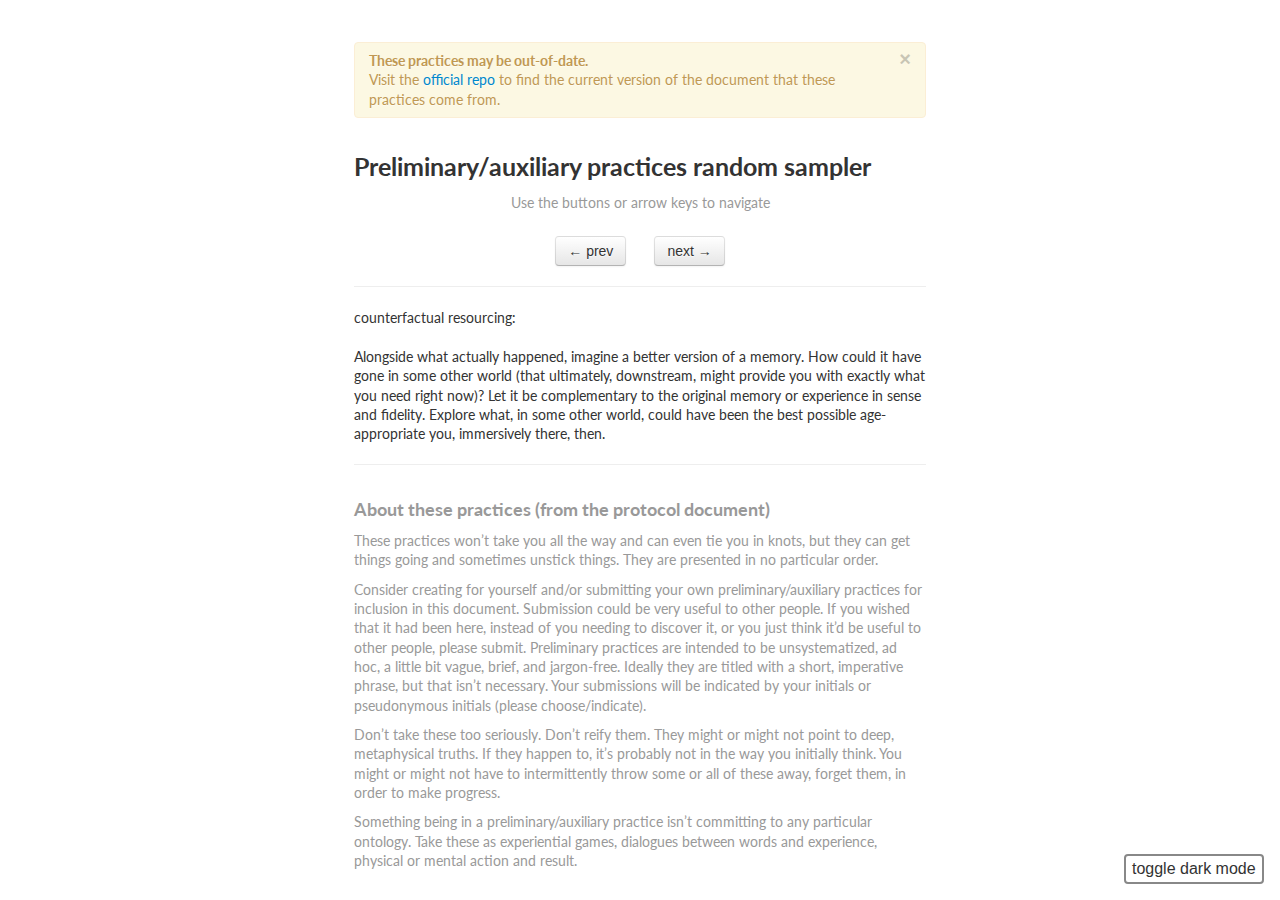
==== commit 9db52042: "Aux practice sampler now contains all current official practices" ====
--- a/aux/index.html
+++ b/aux/index.html
@@ -72,7 +72,7 @@
         })
 
         index = 0;
-        pp = ["do less:\n\nIf you happen to find yourself doing something, and you can stop doing it, and it’s ok or good to stop doing it, then allow this stopping to happen or participate in that stopping happening.\n\n[This prelim/aux practice, and many of the others, are intended to be done while sitting quietly, but they can be adapted to other contexts.]", "sense now:\n\nDeliberately, in ways that are ok or good and safe, attend to and be aware of, consciously experience, sensations as such and know that that’s what you’re doing while you’re doing it.", "sense meta:\n\n* If you happen to remember to try to do so, effortlessly rest in already effortlessly being aware of being aware [sic] of sensation(s) as such as it’s/they’re vividly and veridically happening right now.\n* Said more pithily, be aware of being aware.\n* Or, perhaps more accurately and evocatively, without having to fully parse the first bullet, be aware of being aware of what you’re being aware of. [sic]", "blend:\n\nFor a feared possibly true thing, if it’s safe enough and good enough to do so, be like what if that really/actually *is* true? Really play it up, get behind it, prime the pump, try to convince yourself it is indeed true, reach for your best feel of that really being true, allow yourself to fall into the world where it is true, take that leap and ride the wave wherever it takes you.", "unblend:\n\nBe, like, huh, that’s funny, huh that seems weird, huh why do/did I think that?", "be moved:\n\nTo the degree you can allow yourself, to the degree you feel it’s safe or safe enough to be moved, to just find yourself doing/moving/vocalizing/twitching/acting/dramatizing/being/expressing/enacting/reenacting/feeling/dreaming/wanting/desiring/indulging, and to allow it to continue, to go with it, to go with the flow of it, do so.", "have experience:\n\nAs it is ok to be lost in movement, thought, or reverie. It’s also ok to be lost in sensation as it happens, e.g. in music or visual beauty or conversation or sex or other sensuality, etc. And it’s also ok if you can’t do this or it never (yet) happens.", "feel your body:\n\nThus.", "feel your feelings:\n\nThus.", "relax muscles:\n\nThus or e.g. experiment with “progressive relaxation.”", "feel more:\n\nExplore ways to change your posture, relax your muscles, let your chest and torso and stomach soften, etc., in a way that facilitates feeling your feelings and body sensations more easily or possibly more intensely and to possibly have more sensations become present.", "feel what feels good and bad and neutral:\n\nDeliberately seek out positively valenced feelings and/or other sensations. Deliberately seek out negatively valenced feelings and/or other sensations. Deliberately seek out neutrally valenced or unvalenced sensations.", "explore what you (seem to) know, understand, expect, and remember:\n\nExplore what you know. Explore your understanding of things. Explore your memories.", "put things into words, slowly, and maybe revise:\n\nThus; And consider writing by hand when you’re doing this.", "say or think truth:\n\nVerbalize a seemingly relevant seeming truth. [sic] Repeat.", "explore *how* you’re thinking:\n\nThus.", "explore *how* you’re believing:\n\nThus.", "explore *how* you’re expecting:\n\nThus.", "attend to things and sensations:\n\nThus.", "imagine:\n\nImagine or simulate something, involving the use of visual imagery, if possible.", "move grossly the “attention/thinking” muscles:\n\nDeliberately move your eyes, jaw, tongue, head/neck, glottis, lips, palate.", "notice and light move/influence the subtle “attention/thinking” muscles:\n\nNotice, and possibly lightly influence subtle muscle activity and subtle sensation of the eyes, jaw, tongue, back of the neck, back of the head, glottis, lips, palate.", "interrupt thought:\n\nInterrupt or suppress thought or other mental activity, or catch it/them before it/they start(s) via (smooth/abrupt switching to) attending to things/objects or sensations or awareness of now or the present moment as such/being in the moment. Interleave or switch between thinking/imagining/reverie, interrupting thought, attending to locations on or in the body, and feeling your feelings.", "be breathed:\n\nRelease the voluntary component of your breathing as much as possible and let involuntary breathing take over.", "interrupt anything:\n\nInterrupt, suppress, distract from, switch from an emotion, a response, a reaction, a feeling, an urge, an impulse, a craving/thirst, a thought, inner verbalizing, reverie, automaticity, movement, an intention, a train of thought, pursuit of a particular goal, a local plan, attention to a sensation…", "concentrate perfectly on something:\n\nPick a sensory object, e.g. a visual patch, and reflectively attend to it. Don’t just look; see. Don’t just touch; feel. Don’t just listen; hear, etc. Notice subtle or gross wavering or interjection.", "be here, now:\n\nThus and notice subtle or gross wavering or interjection.", "just this:\n\nIncline towards in the seeing, just the seen; in the hearing, just the heard, etc.", "do deliberately:\n\nDo something deliberately.", "meaning-making:\n\nConsider or say something, anything new. Or experience what comes prior to that, liminally verbally or completely nonverbally.", "meaning-dissolving:\n\nFind something that was true, meaningful, or coherent, that becomes untrue or nonsensical when you consider it anew or when reflectively considered for this first time.", "fill-in-the-blank:\n\nCreate or find a sentence, assertion, or statement with a blank. Incline towards filling in the blank.", "wonder about something:\n\nThus.", "pose a question:\n\nPose a complete, well-formed question. You might right write it down and refine it.", "incline towards answering a question:\n\nPick a well-formed question. Incline towards answering it.", "find a disendorsed belief:\n\nFind and be aware of a batshit crazy, schizophrenic, ugly, mean, fantastical, from childhood belief or “seeming-ness” that you’d rather not have/believe/experience. For now, just allow it to be or see if it naturally changes.", "notice yourself talking to yourself:\n\nNotice yourself talking to yourself, the reminding, convincing, suggesting, denying, etc. For now, just allow it to be or see if it naturally changes.", "notice the experience of other-ness:\n\nNotice other/alien/foreign/friend/enemy/parental/sibling/group/communal/cultural/global voices and impulses in you.", "notice “feared truth”:\n\nNotice a “feared truth” (or the “shadow” of one), something that would be terribly bad or would have terribly bad implications or ramifications if it were (definitely/decisively/actually) true.", "reason with yourself:\n\nAgnostically, impartially, gently, infinitely patiently, non-coercively reason or dialogue with yourself.", "jump:\n\nAttend to a “random” spot on or in the body.", "sequence:\n\nAttend to a “random” sequence of spots on and/or in the body, the sensory surround, or knowing or meaning or anything.", "bodymind talks:\n\nAllow words to come, ideally without presupposition or preconception. Let the bodymind talk to you.", "explain something:\n\nExplain how something works to yourself, to a rubber duck, to another person.", "the beginning of explanation:\n\nAbout something, ask, what explains this? How did this come to be, and, what’s going on, here?", "purposefulness:\n\nAbout something you’re doing/feeling/experiencing or you intend to do, ask, for what purpose am I doing this? For what purpose is this happening (to me)?", "articulation:\n\nTry to put something inchoate into words. When you have some words, see if they fit, and see if there are parts which don’t have words for which you need to find more words.", "single word:\n\nSee if you can find the right, single word for something.", "subtle and fast:\n\nSee if you can find a place in you, on you, or outside of you where your sensations are subtle and fast-changing.", "hard to attend to:\n\nNotice where it’s hard to pay attention. Don’t force yourself to pay attention there, right now.", "problem and solution:\n\nPick a problem you have and try to come up with a solution in any way that comes to you to try.", "be there for yourself:\n\nThus, and, whatever you need, try to give it to yourself, directly, right now, in the right way.", "be there for yourself, age-appropriately:\n\nThus, and, whatever you need, try to give it to yourself, directly, right now, in the right way. And, try to take into account any felt age, how old the relevant parts of you feel, any feeling-of-being-there sense or memory.", "be a mother, father, big brother, big sister, mentor, teacher, most-trusted-friend-to-yourself, age-appropriately:\n\nThus, and, whatever you need, be the person that can give you the right thing, directly, right now, in the right way, and do so as best you can. And, try to take into account any felt age, how old the relevant parts of you feel, any feeling-of-being-there sense or memory. If safe, perhaps they know exactly what you’re thinking and feeling, and can respond exactly appropriately with exactly what you need.", "counterfactual resourcing:\n\nAlongside what actually happened, imagine a better version of a memory. How could it have gone in some other world (that ultimately, downstream, might provide you with exactly what you need right now)? Let it be complementary to the original memory or experience in sense and fidelity. Explore what, in some other world, could have been the best possible age-appropriate you, immersively there, then.", "counterfactual avoidance:\n\nAlongside something bad that actually happened, as best you understand it, how could you have avoided that? Or, how would that not have happened, had you only know… what?", "imaginary conversation:\n\nImagine a conversation between two people, complete with possibly hazy setting and dialogue.", "imaginary self-insert conversation:\n\nImagine you’re dialoging/conversing with someone, about whatever topics you’re drawn to.", "planning:\n\nExplore planning or your plans.", "goals:\n\nExplore goal setting or your goals.", "todo lists:\n\nExplore your physical or mental todo list(s) or explore what might go on one.", "ideal day:\n\nConcretely imagine how you’d spend a “normal ideal day.”", "positive and negative motivation and evaluation:\n\nExplore the objects and experiences of current and remembered\n\n(a) thirst, craving, impulse, urge, appetite, motivation, “intrinsic motivation,” self-nudge, love, limerance, meaningfulness, hope, desire, longing, liking, loving, wishing, dreaming, lusting, wanting, desiring, needing, and\n\n(b) that which is beautiful, wonderful, extraordinary, awe-inspiring, delicious, delectable, awesome, staggering, disarming, heavenly, divine, glorious, completing, be-all-end-all, the-whole-point, only-thing-that-matters, true-reason(s)-to-do-anything, elegant, sublime, hot, sexy, devastating-in-a-good-way, perfect, destined/fated/inevitable-in-a-good-way, satisfying, warming, fulfilling, relieving, engaging, likable, and\n\n(c) that which is disgusting, evil, bad, hateful, gross, undesirable, horrible, terrible, unwanted, noxious, aversive, desperation-related, out-of-control-ness-related, dislikable.", "inner conflict:\n\nExplore current inner conflict, the goodness, the badness, the endorsement, the disendorsement, the good but feels bad, the bad that feels good, the bad that should feel good, the good that should feel bad, what hurts so good, what hurts so bad, what you want to want, what you want to not want…", "inner confusion:\n\nExplore current inner confusion.", "self-soothe: (jd)\n\nReassure yourself. Hold yourself. Be gentle on/to yourself. Talk to or treat yourself like you might a young child.", "relax: (jd)\n\nTake deep breaths. Take it easy. Loosen up. Untense. Relaxxxxxxxx.", "think with your body: (jd)\n\nExplore what it’s like to “think” while attending to or moving attention through your body.", "live lightly: (jd)\n\nMake yourself a cup of tea. Go for a walk in the neighborhood. Read a book on a porch on a sunny day", "trust your body, trust your mind: (jd)\n\nTrust that the thing that's currently/presently/ongoingly happening is the right thing. Trust that your body and mind know the best path forward. Follow its lead. Listen to its clues.", "don’t run away from the present / explore the present / return to the present: (jd)\n\nWhat is good or bad, right here, right now? What is going on, right here right now? What could be improved or better, right here right now? What could be tweaked or different, right here right now?", "feel your feelings: (jd)\n\nLet them move, shift, expand, spread. Let it flow. Let it flow through you. Allow it (all). Surrender to it. Fully fall into it (if it's safe to do so)", "label: (jd)\n\nLabel (put words to) your experience. What’s happening? What's going on?", "find good, find bad: (jd)\n\nWhat is (presently, ongoingly) happening that is good or bad? What are you (presently, ongoingly) doing that is good or bad?", "embrace nebulosity: (jd)\n\nIf it’s good to do so, lean-in-to/embrace the churn/uncertainty/not-knowing/intensity/confusion/ambiguity/unknowing/chaos/(meaninglessness?) of the ever changing flow of experience, whatever that might be or where it might go. Notice the aversion to doing so, and the impulse to retreat to the safe/reified/conceptual.", "welcome experience: (jd)\n\nWelcome, allow, accept, receive, let in, make space for, give breathing room to … whatever is happening in experience.", "examine avoidance: (jd)\n\nNotice: is there anything you are currently/presently/ongoingly avoiding or running away from? If so: would it be good to not do so? are you able to not do so? is it safe to not do so?", "do what feels good:\n\nThus.", "patiently wait with what feels bad:\n\nThus.", "patiently wait with “something’s bad but don’t know what or where”:\n\nThus.", "uncrush crushed desires:\n\nThus.", "physically dramatize, physically act out:\n\nThus.", "explore the experience of masculine gendered power:\n\nThus.", "explore the experience of feminine gendered power:\n\nThus.", "explore the experience of feminine gendered intimacy/connection/compassion/warmth/love:\n\nThus.", "explore the experience of masculine gendered intimacy/connection/compassion/warmth/love:\n\nThus.", "explore childlike power:\n\nThus.", "explore childlike playfulness:\n\nThus.", "explore childlike connection, love, etc.:\n\nThus.", "explore masculine gendered sensuality:\n\nThus.", "explore feminine gendered sensuality:\n\nThus.", "explore masculine gendered desire:\n\nThus.", "explore feminine gendered desire:\n\nThus.", "go crazy; dance, flail, yell, jump, fuck:\n\nThus.", "explore not orgasming; explore magnifying sexual desire/arousal/motivation:\n\nThus.", "do something all wrong; do something incorrectly:\n\nThus.", "explore joy in another’s success or happiness:\n\nThus.", "explore reluctance to forgive; explore grudgingness:\n\nThus.", "hang out with “chakras” and extremities:\n\nSteadily attend, for a prolonged period of time (but not too long), to your hands, your feet, or (particularly your lower) “chakras”, near the surface or in the depths of your body: root/perineum, (sacrum), genitals, tan tien/dan tien, navel/hara, solar plexus, heart…", "attend to nonsymbolic cognition:\n\nWhat were you just thinking about, even if that thinking wasn’t in words? It was probably about something, real or imaginary.", "attend in, on, or outside the body:\n\nDecide whether you’ll attend to sensations inside, on, or outside the body. Then do just that for a bit.", "just sit or stand, deliberately, reflectively, actively, with perfect posture:\n\nThus.", "facilitate drive, motivation, grit; psych yourself up to *do*:\n\nThus.", "plan with your whole body, not just your head:\n\nThus.", "feel your plans/intentions/goals change (or not) in your body:\n\nThus.", "change an intention, plan, or goal:\n\nThus. Change what you’re going to do, if you can (at this time). You might see if, unforcily, you can have the change be effortlessly, unreflectively stable, until you you fulfill it or it makes sense to modify it. (The change might be an addition, removal, or modification of an existing intention, plan, or goal.)", "figure or dont:\n\nWork on figuring something out. Or, do something besides, do you anything besides, figuring something out", "do something without asking permission:\n\nThus.", "be actually good to someone without their consent:\n\nThus.", "solve or dissolve:\n\nExplore whether you’re (a) altering your plans and intentions for changing the world or (b) altering your beliefs and desires to shape yourself to the world or (c) both, in this moment. (Note that (a), technically, is shaping yourself to the world as well.)", "directness or indirectness:\n\nExplore whether you can just directly go after something and have it, do it, be it, or achieve it. Or, are you planning, learning, preparing, etc. If you are doing the latter, why not the former?", "explore a conflicted desire:\n\nThus; explore how bad if feels (for whatever reasons); explore how good it feels (for whatever reasons).", "concretely imagine:\n\nImagine something in full, concrete detail, perhaps including first-person experience from a first-person perspective.", "reminisce:\n\nThus.", "desire backwards:\n\nFollow the evolution of a desire backwards in time. “Float back” using a gradient of the feeling of that desire, the feeling of those times…", "counterfactual desire:\n\nImagine what you would have wanted then had it been ok to elaboratively want it.", "notice interjection:\n\nNotice when thoughts or feelings come up that are against your “main forward direction.” Explore good and bad ways to interact with those interjections, e.g. ignore, befriend, tolerate, etc.", "retrospective self-giving:\n\nImagine you’re giving your younger self exactly what they wanted and needed then; experience the “immersive feel” of this.", "honor or respect all of your desires:\n\nThus, across all times, places, ages, parts of you.", "notice distantly related yet contradictory desires:\n\nThus.", "notice unreflective automaticity:\n\nThus, as if you are waking (to/)from a (lucid) dream.", "pose questions to yourself:\n\nThus.", "explore having two different things in mind simultaneously:\n\nThus.", "what you want, you want:\n\nThus.", "body agreement:\n\nBefore taking a physical or mental action, see first if the body agrees, and abide by any disagreement.", "play games with symbols( e.g. words):\n\nThus.", "question problem basis:\n\nAs a provisional alternative to trying to directly make something ok, through mind (thought) or action, try exploring the presuppositions and premises that make X not ok in the first place.", "give up; let go; fail completely:\n\nThus. (if/when it’s safe and actually good to do so)", "scan in, on, or outside the body (body scan; environmental scan):\n\nDecide whether you’ll explore sensations inside, on, or outside the body. Then systematically/comprehensively do just that for a bit.", "take a break:\n\nThus; do something completely different for at least three days, ideally without cheating/without exceptions.", "watch for beginnings (of awareness of sensing and knowing):\n\nThus.", "watch for endings (of awareness of sensations):\n\nThus.", "watch for changes (in knowing/seeming/expecting):\n\nThus.", "watch for “was there all along” experiences:\n\nThus.", "watch for “real reasons (for doing/being/feeling)” (that were “previously just out of view”):\n\nThus.", "quiet, stable, fine-grain examination:\n\nAs best you can, have a quiet and stable mind. Examine the changing of sensations (perhaps investigating momentary in a single place or “place”) at the finest grain of detail.", "freewrite:\n\nWithout forcing, write or type whatever comes to mind, keep going. Make the word count as high as you can. Free-draw, free-anything.", "parts:\n\nAsk what a part of you or a thing in you is. Ask what it’s doing. Ask what it wants, what its purpose is, what it’s for. Ask yourself what’s good for you about that part or thing being there doing its thing. Ask it what it has that you yourself want or need? Ask yourself what good thing is it doing for you? You might temporarily release/drain your own will from that part or thing, let it do or be exactly what it wants, pretending or making it so you can’t directly affect or control it; and, then, as above/previously, only ask questions and make and follow suggestions, requests, and counteroffers.", "goodness of badness:\n\nExplore what’s good (or useful or necessary), if anything, about bad things, including feeling bad or being bad, in general and for particular badness.", "soften:\n\nExplore if you can become soft where you are currently hard.", "chain questions:\n\nThus, that is, ask a question and use the answer to that question (or parts of that answer) in a new question, and repeat with that answer in a new question, and so forth.", "beginnings and endings:\n\nLook for beginnings and endings of presence (of experience) and absence (of experience). (ideally “minimally; without adding anything or taking anything away”)", "stability and change:\n\nLook for stability and change", "explore symbolic mediation, lack thereof, and how you might take a break:\n\nLook for how verbalizing, categorizing, symbolizing, organizing, listing, structuring, narrativizing, referencing might be getting in the way. See if you can temporarily set all that aside.", "chose enjoyment:\n\nWhen in doubt, choose the enjoyable option (and fully enjoy).", "chose nonverbal:\n\nWhen in doubt, choose the nonverbal/wordless option.", "flesh out worlds:\n\nImagine how things might or actually be, even if you are uncertain as to whether those things are actually the case. Imagine more parts of the worlds you might be in.", "solutioning worlds:\n\nImagine fantastic, near-realistic, and realistic worlds where all your problems are solved.", "getting and gearing:\n\nNotice when you’re “getting yourself” to do something versus it just happening. Notice when you’re “gearing yourself up” to do something versus just knowing you’re going to do it.", "dwell in safety:\n\nFind and dwell in safety, if only temporarily.", "be insane:\n\nBe insane; be crazy; be batshit insane.", "be bad:\n\nBe bad; be evil; be malevolent", "be good:\n\nBe gentle; be kind be; compassionate.", "be out of control:\n\nFind a way to be safe enough, and then be dangerously out of control", "ask about goodness and badness:\n\nAsk, “What’s good about that?” Ask, “What’s bad about that?”", "be as human as you happen to be, right now:\n\nBe human; be imperfect; be flawed. (You can/could truly aspire to true perfection, but allow yourself to be what you are right now, say, which is inclusive of that aspiration.)", "counterexample:\n\nFind counterexamples to thoughts, beliefs, assertions, written content, things that other people say…", "perspective-taking:\n\nTake person A’s perspective. Take person A’s perspective on person B’s perspective, and so on. Take person A’s perspective on your perspective. Take person A’s perspective on your perspective of person A’s perspective.", "encourage it; egg it on:\n\nThus.", "leave your comfort zone or explore leaving your comfort zone:\n\nThus.", "explore doing what feels wrong to do:\n\nThus.", "try temporarily letting go of your sacred objects, your sacred touchstones:\n\nThus.", "temporarily and briefly block resist refuse some impulse/urge/inclination/reflex/action/doing:\n\nThus.", "study your sensations as such for the purpose of understanding:\n\nThus.", "be liminally verbal; on the edge of almost not quite words/language:\n\nThus.", "identity:\n\nAsk yourself, “Who you are being right now?” Ask yourself, “Which one are you right now?”", "noninterference:\n\nEnter into something allowing it to be exactly as it is.", "be a self-friend:\n\nWould you treat a dear friend that way with respect to X? Treat yourself as you would a dear friend with respect to X.", "take a long, slow, dreamy walk in a safe place:\n\nThus.", "study:\n\nStudy particular sensations or knowing so as to figure them out.", "seeping into; keeping company:\n\nSeep into yourself or into some sensations or keep some knowing company. Don’t try to change any of it.", "describe:\n\ndescribe what’s happening, describe what seems to be the case, describe what’s salient, describe what’s relevant", "explicate/articulate:\n\nPut knowing into words; what is relevantly coming up that you know right now, that you might not have known that you know?", "bare sensations as such:\n\nregard/construe all real time experience as bare sensations as such", "mind-only:\n\nexplore how everything (or not) is just an expression of your mind (or not)", "acquiesce:\n\nGive X exactly what it wants:", "become:\n\n(Temporarily or not) become X.", "relevance:\n\nList what’s relevant and maybe try to determine why those things are relevant.", "state awareness:\n\nDecide in what ways you’re in a temporary state right now.", "safe fear:\n\nMake it safe to feel fear and to know what you’re afraid of.", "explore intuition:\n\nExplore taking intuitions seriously, including those for which you don’t have any obvious rational evidence (or whatever). Be psychic. Be clairvoyant. You can hold intuitions provisionally while you explore them.", "question inner things:\n\nAsk questions of distinct things in/of you: What are you? Who are you? Where did you come from? How did you come to be? How did you get here? What do you want? What would be good for you?", "minimality:\n\nBack off, utter lightweight-ness: do the lightest most minimal possible version of whatever you’re doing or want to do or want to try.", "have fun:\n\nThus.", "be openminded:\n\nBe radically open to what might be true. Be unfiltered in your consideration of what might be true.", "ok to hate:\n\nHate until/if you don’t.", "shackles:\n\nAsk, is X “shackles on” or “shackles off? [via Martha Beck’s Finding Your Own North Star and Steering by Starlight]", "feel all towardsness:\n\nFeel or allow yourself to feel your desire, wanting, longing, preferring, taste, hoping, wishing, needing, craving, thirsting, hungering, lusting…", "your heart sing:\n\nRemember/imagine (concretely) something that did/does/would make your heart sing (at least the first time or every time).", "exhaustivity/comprehensiveness/systematicity:\n\nAsk, is that it? Is there more? Anything else? What is the next thing? And the next? How do I know that I’m done? How will I know I’m done? How do I know there’s more?", "go down a prefab list:\n\nRun through all these practices to find ones that feel/seem good, currently. Run through all main practices to find ones that feel/seem good, currently. Try the meta protocol if you haven’t for a while. Try other collections besides ones in this document.", "locate a deep felt sense: (h)\n\nHow do you _really_ feel right now? What deeper feelings are beginning to surface? What nebulous thing is going on at the edges of your awareness? The vaguer the better. Try to put it into words, or not.", "compare/align sensory streams: (h)\n\nHold two or more different sensory streams in awareness at the same time, notice how they complement/corroborate/contradict each other. For example, while walking, pay close attention to what you see alongside sensations coming from the feet. Or while tapping a tabletop, pay attention to what you hear alongside sensations in the hands.", "iteratively examine motivation: (h)\n\nTo what end am I doing what I am currently doing? And why that? And why that? &c. Can be meta-applied as well: in the course of inquiring what one is doing & why, one may inquire as to what one is doing in inquiring as such, and why.", "refactor agency: (h)\n\nÀ la V. Rao (https://www.ribbonfarm.com/2012/11/27/patterns-of-refactored-agency/). Notice a thought or framing of some occurrence, and split/clump/invert/rotate/refactor the agency/will of whatever is involved.\n\nSome examples:\n- “Those flowers are alluring” → “Those flowers want to be admired”;\n- “I want to eat the doritos” → “The doritos want to feed me”;\n- “I hate this traffic” → “This traffic jam is angry with itself”; etc.", "invent a concept: (h)\n\nName the unnamed. Slice reality in a new way.", "mindful hygiene: (h)\n\nPractice hygiene slowly, attentively. Brush your teeth; floss; brush your hair; shave; wash your hands/face; bathe; trim nails; apply ointments/lotions.", "mindful eating: (h)\n\nEat slowly, attentively. Do you want another bite? Which bite do you want? How does it feel when you put it in your mouth, as you chew? Temperature, texture, flavor? What happens when you swallow? Can you feel your stomach receiving the food?", "examine time: (h)\n\nExamine the passage of time (perhaps while attending to a particular sensation, such as an ongoing noise, or perhaps not).", "do it more slowly: (h)\n\nIf it’s okay to do so, slow down in whatever you’re doing. Slow down more. And more. And juuuust a bit more.", "hug yourself: (h)\n\nHug yourself. Touch yourself lovingly. Caress, rub, massage, hold. Which parts want attention? Let your body be an instrument of care for itself.", "want everything: (h)\n\nTo whatever degree(s) it’s good & safe to do so, allow yourself to fully and totally desire everything desirable, large & small, good & bad, immediate & far-reaching. Want it all.", "want nothing: (h)\n\nTo whatever degree(s) it’s good & safe to do so, allow yourself to fully and totally release/forgo any and all desires. Accept this & now as sufficient and complete.", "disclaim volitionality:\n\nInteract with yourself, or parts of yourself, or what’s in you, only through a respectful interface; disclaim volitionality for what’s behind the interface. Drain your will from it. Temporarily treat it as not you. How can you affect it, now? What’s the right way to interact with it under these conditions?", "take a break:\n\nTake a break from everything. Take a complete break. Totally rest, temporarily.", "listen:\n\nListen for something faint and distant.", "imagine/hallucinate:\n\nTry to hallucinate life-sized, three-dimensional people, appearing/existing around you in your present physical space, as a problem-solving tool, a general exploratory tool, for fun, for sexual fantasy.", "desire factoring:\n\nImaginatively remove (and maybe put back) things from something you desire until you figure out the essence of what you desire in the thing.", "explore dimensions of phenomenology:\n\nIn what you’re experiencing right now, explore meaning-laden, phenomenology; explore meaningful phenomenology; explore valenced/unvalenced  phenomenology (pleasant/unpleasant); explore the absolute, mediate, and immediate causes and conditions of phenomenology, explore the and immediate and mediate effects of phenomenology.", "pain of lack:\n\nFeel the pain of lacking, the pain of not having.", "wanting versus liking:\n\nExplore the relationship between what you want (to do/have/experience) and what you, at least historically, *know* you *like* to experience. Explore the relationship between what you want to avoid and what you know you don’t like to experience.", "resource testing:\n\nImagine yourself with various extra resources, only one or two at a time (money, very nice clothing, healthy solid relationship)—what changes? How would things be different?", "only this moment:\n\nTemporarily pretend only this moment exists.", "exactly what it needs:\n\nImaginatively/bodily/experientially give something exactly what it needs, exactly the relationship it needs, with the person/entity it needs (friend, parent), in the language and concepts it needs, with the emotions it needs, that that something can feel, experience, and understand.", "as a friend:\n\nAsk, what advice would you give a friend about this?", "querying ability:\n\nAsk, could you do that? How would you do that? How would you solve that?", "its job, its goal:\n\nAsk something in you, that might not be you, what its job is, its goal, its purpose. Ask what it needs. Ask what’s good about it being there? Explore its felt goodness and badness.", "bad counterfactual actuality:\n\nAsk, would it be bad if this/that/X weren’t true? Ask, would it be bad if this/that/X were true?", "state/find the X:\n\nState the inner conflict, state the contradiction, state the physical impossibility (such as “those two things can’t coexist in the same space or be done with these resources or go faster than the speed of light or teleport). Or just find it; you don’t have to state it.", "seek implicit understanding:\n\nThus.", "seek explicit understanding:\n\nThus.", "find the sparkle:\n\nFind the childhood and/or teenage parts of you that sparkle with wonder and joy and appreciate and enjoy them and embody them", "intention:\n\nWhat are you intending, planning, willing, right now? What is your intention [with respect to X]?", "counterfactual closure:\n\nAsk, what you could have done differently, along with some minimal other changes to a situation, so that X bad thing wouldn’t have happened? Or that would have made the bad thing ok?", "stretch: (h)\n\nLike a cat that just woke up from a long nap. Try while standing, lying down, or in some other position. Shoulders back, chest out, get on your tippy-toes & arch that spine, yawn, vocalize, release!", "connect deeply with purpose/value/meaning/goodness: (h)\n\nNotice your current situation/trajectory, and connect as deeply as you can with how this situation/trajectory is (now & ongoingly) meaningful & valuable, what purpose it serves, what broader good(ness) it relates to, etc. In what ways is today good/meaningful/valuable? How does the goodness/meaningfulness/value of today connect to the goodness/meaningfulness/value of your entire life?", "notice the past: (h)\n\nNotice momentary or ongoing conceptions of the past.", "notice the future: (h)\n\nNotice momentary or ongoing conceptions of the future.", "notice discomfort: (h)\n\nAre you (greatly or subtly) uncomfortable right now? Which sensations tell you that you are uncomfortable? Why doesn’t everything about right now feel great/fine/perfect?", "attention pulled:\n\nLet your attention be drawn places and maybe actively stay there for a bit once you get there.", "volitional attention:\n\nAttend somewhere two-dimensional or three-dimension or n-dimensional or non-dimensional, specifically, for at least a brief time.", "liminal/nonverbal: (inspired by h)\n\nDo what you’re already doing but deliberately move towards going it liminally verbally or nonverbally.", "curiosity for disagreement:\n\nHave respectful curiosity and inquisitiveness for what happens to be in you or is a part of you, that you disagree with.", "resist attentional capture (1):\n\nSome of the time, temporarily, concentrate (on something). Facilitate attentional capture.", "resist attention capture (2):\n\nSome of the time, temporarily, have a wide, open, fuzzy focus. Concentrate on everything or no-thing. Relax, do this minimally, minimally reactively, as minimally involved as you can.", "balance foreground and background: (cf Lippmann and Culadasa)\n\nBecome aware of everything you can become aware of, in the “background,” while also attending to a “foreground” object. The background is in your peripheral awareness (cf. peripheral vision). Look both at and “through” the foreground object. Balance the salience of foreground and background so that they are potentially seamless in brief moments or stably.", "look past (interpretive) overlays:\n\nLook at something; look past that at “what’s really going on.”", "the really truly possibly really good in the bad:\n\nWith the expectation that there’s something good and important, there, a wisdom of some kind: Ask would it be good to keep doing this bad thing? How would it be good to keep doing this good thing? Would it be bad to stop doing this bad thing? How/why would it be bad to stop doing this (at least partially) bad thing?", "the chakras:\n\nAttend for some time to each chakra, bottom to top, including genitals. Hara. Hands. Feet.", "microcosmic orbit:\n\nMove attention slowly through microcosmic orbit (loop around front and back of body from crown of head to perineum and back) in the direction [down the front, up the back; up the front, down the back] that feels most smooth.", "bad to know/understand/see/be-able-to-tell:\n\nAsk, is it bad to know [about] X, bad to understand [something about] X, bad to be able to see [something about X], bad to be able to tell something about X? If so, how did that come to be? Why? How do you know? How did you come to know?", "homomorphic ostension or reference:\n\nCome up with a metaphor, simile, allusion, allegory, analogy, or story for a relevant thing that might be otherwise hard to put into words. In that, what’s the problem, in that language/structure/ontology? What could be added inside that language/structure/ontology/logic? What’s obviously missing when seen from inside that?  How would manipulate that to solve the thing, strictly inside or that language/structure/ontology?", "being/from:\n\nAsk, is this from me? Is this from you? Is this me? Is this you? Is this him/her/per/them?", "somatic refactoring:\n\nFeel and relax your way into beneficial “somatic refactoring.” Let the body naturally and intricately change.", "explore the body:\n\nExhaustively, but loosely, sensitively, being willing to back off or let go, explore the entire value of the body  with your attention, little by little. If you can’t attend somewhere, don’t force attention into the area. Explore what feels good and bad about this and what seems good and bad about doing it in different places and a different times.", "fix/solve/solve:\n\nAsk, can you do X/that? Can you fix X/that? Can you solve X/that? Can you handle X/that?", "provenance and historical explanation:\n\nAsk, how did that/X come to be?", "looking/checking with what you already have:\n\nAsk can you look to see whether that’s true or not? Can you find that out with what you already have? (If not, can you get more information if you need it? How? Can you do that? Will you do that?)", "personal evaluative comparison:\n\nAsk, for me, why do I want/choose/like/desire/pick/etc this/X versus that/Y. Which is better or worse? More good or less good versus each or the other?", "meaning:\n\nAsk what does it/X/that mean?", "ghost/energy hands:\n\nTouch your body or feel into your body with ghost/energy hands.", "fractured reality:\n\nFeel the fractures of reality. Feel how reality is broken.", "look down through the body:\n\nLook down through your neck into your body from the inside", "look at the back of you head: (after Headless Way?)\n\nLook at the back of your head from the outside without the aid of a mirror, phone, anything.", "be (pop?) zen:\n\nNo goal, nowhere to go, nothing to do, no escape, start or where you are, gateless gate, stateless state.", "stop trying to escape the now:\n\nTemporarily stop trying to escape from exactly what’s happening, exactly how it’s happening, and exactly what it is that’s happening.", "take a break:\n\nThus.", "collect simultaneous attentional objects:\n\n“Collect” things in your awareness to pay attention to, and attend them sequentially or simultaneously.", "ghost/energy body:\n\nBe physically relatively still, but walk and move with your “ghost” body or “energy body.”", "acceptance:\n\nAccept that this is your life now or in fact always was.", "instantaneous immortality:\n\nNoticed that in this moment you literally cannot just directly and successfully choose to die.", "expand:\n\nExpand into the available space, “outer” or “inner.” Accept/become the available space, “outer” or “inner.”", "broken phenomenology:\n\nFeel your “‘broken’ phenomenology”; rest in it, all of yourself with it, as it is.", "inability/can’t/ability/can:\n\nIf you find you can’t do something, explore how to phrase it conditionally:\n\n(You might ask, why can’t I do this? How can I come to be able to do this? How did I come to not be able to do this? How do I know I can’t do this?)\n\ncan’t X while Y\ncan’t X when Y\ncan’t X until Y\ncan’t X since Y\ncan’t X where Y\ncan’t X because Y\ncan’t X without Y\netc.\n\nThen, if it might be good to able to do X even while the conditions obtains, you might ask something like:\n\nHow might I be able to do X even while Y? What are some worlds where I might be able to do X even while Y?  even when Y? even if it’s not Y yet? even if Y has since obtained? even if Y holds? even if Y? even without Y?\n\nOr, if it might be good to not have the condition obtain so you can do X, you might ask something like:\n\nIf Y prevents: How might I not have Y obtain? Are there good worlds where Y doesn’t obtain? What might such a world look like? How might I know I were in such a world? Might I be in such a world already or how might I arrive in such a world?\n\nIf Y enables: How might I have Y obtain? Are there good worlds where Y does obtain? What might such a world look like? How might I know I were in such a world? Might I be in such a world already or how might I arrive in such a world?", "stimulate all your senses: (a)\n\nThus.", "minimize sensory input: (a)\n\nThus."];
+        pp = ["do less:\n\nIf you happen to find yourself doing something, and you can stop doing it, and it’s ok or good to stop doing it, then allow this stopping to happen or participate in that stopping happening.\n\n[This prelim/aux practice, and many of the others, are intended to be done while sitting quietly, but they can be adapted to other contexts.]", "sense now:\n\nDeliberately, in ways that are ok or good and safe, attend to and be aware of, consciously experience, sensations as such and know that that’s what you’re doing while you’re doing it.", "sense meta:\n\n* If you happen to remember to try to do so, effortlessly rest in already effortlessly being aware of being aware [sic] of sensation(s) as such as it’s/they’re vividly and veridically happening right now.\n* Said more pithily, be aware of being aware.\n* Or, perhaps more accurately and evocatively, without having to fully parse the first bullet, be aware of being aware of what you’re being aware of. [sic]", "blend:\n\nFor a feared possibly true thing, if it’s safe enough and good enough to do so, be like what if that really/actually *is* true? Really play it up, get behind it, prime the pump, try to convince yourself it is indeed true, reach for your best feel of that really being true, allow yourself to fall into the world where it is true, take that leap and ride the wave wherever it takes you.", "unblend:\n\nBe, like, huh, that’s funny, huh that seems weird, huh why do/did I think that?", "be moved:\n\nTo the degree you can allow yourself, to the degree you feel it’s safe or safe enough to be moved, to just find yourself doing/moving/vocalizing/twitching/acting/dramatizing/being/expressing/enacting/reenacting/feeling/dreaming/wanting/desiring/indulging, and to allow it to continue, to go with it, to go with the flow of it, do so.", "have experience:\n\nAs it is ok to be lost in movement, thought, or reverie. It’s also ok to be lost in sensation as it happens, e.g. in music or visual beauty or conversation or sex or other sensuality, etc. And it’s also ok if you can’t do this or it never (yet) happens.", "feel your body:\n\nThus.", "feel your feelings:\n\nThus.", "relax muscles:\n\nThus or e.g. experiment with “progressive relaxation.”", "feel more:\n\nExplore ways to change your posture, relax your muscles, let your chest and torso and stomach soften, etc., in a way that facilitates feeling your feelings and body sensations more easily or possibly more intensely and to possibly have more sensations become present.", "feel what feels good and bad and neutral:\n\nDeliberately seek out positively valenced feelings and/or other sensations. Deliberately seek out negatively valenced feelings and/or other sensations. Deliberately seek out neutrally valenced or unvalenced sensations.", "explore what you (seem to) know, understand, expect, and remember:\n\nExplore what you know. Explore your understanding of things. Explore your memories.", "put things into words, slowly, and maybe revise:\n\nThus; And consider writing by hand when you’re doing this.", "say or think truth:\n\nVerbalize a seemingly relevant seeming truth. [sic] Repeat.", "explore *how* you’re thinking:\n\nThus.", "explore *how* you’re believing:\n\nThus.", "explore *how* you’re expecting:\n\nThus.", "attend to things and sensations:\n\nThus.", "imagine:\n\nImagine or simulate something, involving the use of visual imagery, if possible.", "move grossly the “attention/thinking” muscles:\n\nDeliberately move your eyes, jaw, tongue, head/neck, glottis, lips, palate.", "notice and light move/influence the subtle “attention/thinking” muscles:\n\nNotice, and possibly lightly influence subtle muscle activity and subtle sensation of the eyes, jaw, tongue, back of the neck, back of the head, glottis, lips, palate.", "interrupt thought:\n\nInterrupt or suppress thought or other mental activity, or catch it/them before it/they start(s) via (smooth/abrupt switching to) attending to things/objects or sensations or awareness of now or the present moment as such/being in the moment. Interleave or switch between thinking/imagining/reverie, interrupting thought, attending to locations on or in the body, and feeling your feelings.", "be breathed:\n\nRelease the voluntary component of your breathing as much as possible and let involuntary breathing take over.", "interrupt anything:\n\nInterrupt, suppress, distract from, switch from an emotion, a response, a reaction, a feeling, an urge, an impulse, a craving/thirst, a thought, inner verbalizing, reverie, automaticity, movement, an intention, a train of thought, pursuit of a particular goal, a local plan, attention to a sensation…", "concentrate perfectly on something:\n\nPick a sensory object, e.g. a visual patch, and reflectively attend to it. Don’t just look; see. Don’t just touch; feel. Don’t just listen; hear, etc. Notice subtle or gross wavering or interjection.", "be here, now:\n\nThus and notice subtle or gross wavering or interjection.", "just this:\n\nIncline towards in the seeing, just the seen; in the hearing, just the heard, etc.", "do deliberately:\n\nDo something deliberately.", "meaning-making:\n\nConsider or say something, anything new. Or experience what comes prior to that, liminally verbally or completely nonverbally.", "meaning-dissolving:\n\nFind something that was true, meaningful, or coherent, that becomes untrue or nonsensical when you consider it anew or when reflectively considered for this first time.", "fill-in-the-blank:\n\nCreate or find a sentence, assertion, or statement with a blank. Incline towards filling in the blank.", "wonder about something:\n\nThus.", "pose a question:\n\nPose a complete, well-formed question. You might right write it down and refine it.", "incline towards answering a question:\n\nPick a well-formed question. Incline towards answering it.", "find a disendorsed belief:\n\nFind and be aware of a batshit crazy, schizophrenic, ugly, mean, fantastical, from childhood belief or “seeming-ness” that you’d rather not have/believe/experience. For now, just allow it to be or see if it naturally changes.", "notice yourself talking to yourself:\n\nNotice yourself talking to yourself, the reminding, convincing, suggesting, denying, etc. For now, just allow it to be or see if it naturally changes.", "notice the experience of other-ness:\n\nNotice other/alien/foreign/friend/enemy/parental/sibling/group/communal/cultural/global voices and impulses in you.", "notice “feared truth”:\n\nNotice a “feared truth” (or the “shadow” of one), something that would be terribly bad or would have terribly bad implications or ramifications if it were (definitely/decisively/actually) true.", "reason with yourself:\n\nAgnostically, impartially, gently, infinitely patiently, non-coercively reason or dialogue with yourself.", "jump:\n\nAttend to a “random” spot on or in the body.", "sequence:\n\nAttend to a “random” sequence of spots on and/or in the body, the sensory surround, or knowing or meaning or anything.", "bodymind talks:\n\nAllow words to come, ideally without presupposition or preconception. Let the bodymind talk to you.", "explain something:\n\nExplain how something works to yourself, to a rubber duck, to another person.", "the beginning of explanation:\n\nAbout something, ask, what explains this? How did this come to be, and, what’s going on, here?", "purposefulness:\n\nAbout something you’re doing/feeling/experiencing or you intend to do, ask, for what purpose am I doing this? For what purpose is this happening (to me)?", "articulation:\n\nTry to put something inchoate into words. When you have some words, see if they fit, and see if there are parts which don’t have words for which you need to find more words.", "single word:\n\nSee if you can find the right, single word for something.", "subtle and fast:\n\nSee if you can find a place in you, on you, or outside of you where your sensations are subtle and fast-changing.", "hard to attend to:\n\nNotice where it’s hard to pay attention. Don’t force yourself to pay attention there, right now.", "problem and solution:\n\nPick a problem you have and try to come up with a solution in any way that comes to you to try.", "be there for yourself:\n\nThus, and, whatever you need, try to give it to yourself, directly, right now, in the right way.", "be there for yourself, age-appropriately:\n\nThus, and, whatever you need, try to give it to yourself, directly, right now, in the right way. And, try to take into account any felt age, how old the relevant parts of you feel, any feeling-of-being-there sense or memory.", "be a mother, father, big brother, big sister, mentor, teacher, most-trusted-friend-to-yourself, age-appropriately:\n\nThus, and, whatever you need, be the person that can give you the right thing, directly, right now, in the right way, and do so as best you can. And, try to take into account any felt age, how old the relevant parts of you feel, any feeling-of-being-there sense or memory. If safe, perhaps they know exactly what you’re thinking and feeling, and can respond exactly appropriately with exactly what you need.", "counterfactual resourcing:\n\nAlongside what actually happened, imagine a better version of a memory. How could it have gone in some other world (that ultimately, downstream, might provide you with exactly what you need right now)? Let it be complementary to the original memory or experience in sense and fidelity. Explore what, in some other world, could have been the best possible age-appropriate you, immersively there, then.", "counterfactual avoidance:\n\nAlongside something bad that actually happened, as best you understand it, how could you have avoided that? Or, how would that not have happened, had you only know… what?", "imaginary conversation:\n\nImagine a conversation between two people, complete with possibly hazy setting and dialogue.", "imaginary self-insert conversation:\n\nImagine you’re dialoging/conversing with someone, about whatever topics you’re drawn to.", "planning:\n\nExplore planning or your plans.", "goals:\n\nExplore goal setting or your goals.", "todo lists:\n\nExplore your physical or mental todo list(s) or explore what might go on one.", "ideal day:\n\nConcretely imagine how you’d spend a “normal ideal day.”", "positive and negative motivation and evaluation:\n\nExplore the objects and experiences of current and remembered\n\n(a) thirst, craving, impulse, urge, appetite, motivation, “intrinsic motivation,” self-nudge, love, limerance, meaningfulness, hope, desire, longing, liking, loving, wishing, dreaming, lusting, wanting, desiring, needing, and\n\n(b) that which is beautiful, wonderful, extraordinary, awe-inspiring, delicious, delectable, awesome, staggering, disarming, heavenly, divine, glorious, completing, be-all-end-all, the-whole-point, only-thing-that-matters, true-reason(s)-to-do-anything, elegant, sublime, hot, sexy, devastating-in-a-good-way, perfect, destined/fated/inevitable-in-a-good-way, satisfying, warming, fulfilling, relieving, engaging, likable, and\n\n(c) that which is disgusting, evil, bad, hateful, gross, undesirable, horrible, terrible, unwanted, noxious, aversive, desperation-related, out-of-control-ness-related, dislikable.", "inner conflict:\n\nExplore current inner conflict, the goodness, the badness, the endorsement, the disendorsement, the good but feels bad, the bad that feels good, the bad that should feel good, the good that should feel bad, what hurts so good, what hurts so bad, what you want to want, what you want to not want…", "inner confusion:\n\nExplore current inner confusion.", "self-soothe: (jd)\n\nReassure yourself. Hold yourself. Be gentle on/to yourself. Talk to or treat yourself like you might a young child.", "relax: (jd)\n\nTake deep breaths. Take it easy. Loosen up. Untense. Relaxxxxxxxx.", "think with your body: (jd)\n\nExplore what it’s like to “think” while attending to or moving attention through your body.", "live lightly: (jd)\n\nMake yourself a cup of tea. Go for a walk in the neighborhood. Read a book on a porch on a sunny day", "trust your body, trust your mind: (jd)\n\nTrust that the thing that's currently/presently/ongoingly happening is the right thing. Trust that your body and mind know the best path forward. Follow its lead. Listen to its clues.", "don’t run away from the present / explore the present / return to the present: (jd)\n\nWhat is good or bad, right here, right now? What is going on, right here right now? What could be improved or better, right here right now? What could be tweaked or different, right here right now?", "feel your feelings: (jd)\n\nLet them move, shift, expand, spread. Let it flow. Let it flow through you. Allow it (all). Surrender to it. Fully fall into it (if it's safe to do so)", "label: (jd)\n\nLabel (put words to) your experience. What’s happening? What's going on?", "find good, find bad: (jd)\n\nWhat is (presently, ongoingly) happening that is good or bad? What are you (presently, ongoingly) doing that is good or bad?", "embrace nebulosity: (jd)\n\nIf it’s good to do so, lean-in-to/embrace the churn/uncertainty/not-knowing/intensity/confusion/ambiguity/unknowing/chaos/(meaninglessness?) of the ever changing flow of experience, whatever that might be or where it might go. Notice the aversion to doing so, and the impulse to retreat to the safe/reified/conceptual.", "welcome experience: (jd)\n\nWelcome, allow, accept, receive, let in, make space for, give breathing room to … whatever is happening in experience.", "examine avoidance: (jd)\n\nNotice: is there anything you are currently/presently/ongoingly avoiding or running away from? If so: would it be good to not do so? are you able to not do so? is it safe to not do so?", "do what feels good:\n\nThus.", "patiently wait with what feels bad:\n\nThus.", "patiently wait with “something’s bad but don’t know what or where”:\n\nThus.", "uncrush crushed desires:\n\nThus.", "physically dramatize, physically act out:\n\nThus.", "explore the experience of masculine gendered power:\n\nThus.", "explore the experience of feminine gendered power:\n\nThus.", "explore the experience of feminine gendered intimacy/connection/compassion/warmth/love:\n\nThus.", "explore the experience of masculine gendered intimacy/connection/compassion/warmth/love:\n\nThus.", "explore childlike power:\n\nThus.", "explore childlike playfulness:\n\nThus.", "explore childlike connection, love, etc.:\n\nThus.", "explore masculine gendered sensuality:\n\nThus.", "explore feminine gendered sensuality:\n\nThus.", "explore masculine gendered desire:\n\nThus.", "explore feminine gendered desire:\n\nThus.", "go crazy; dance, flail, yell, jump, fuck:\n\nThus.", "explore not orgasming; explore magnifying sexual desire/arousal/motivation:\n\nThus.", "do something all wrong; do something incorrectly:\n\nThus.", "explore joy in another’s success or happiness:\n\nThus.", "explore reluctance to forgive; explore grudgingness:\n\nThus.", "hang out with “chakras” and extremities:\n\nSteadily attend, for a prolonged period of time (but not too long), to your hands, your feet, or (particularly your lower) “chakras”, near the surface or in the depths of your body: root/perineum, (sacrum), genitals, tan tien/dan tien, navel/hara, solar plexus, heart…", "attend to nonsymbolic cognition:\n\nWhat were you just thinking about, even if that thinking wasn’t in words? It was probably about something, real or imaginary.", "attend in, on, or outside the body:\n\nDecide whether you’ll attend to sensations inside, on, or outside the body. Then do just that for a bit.", "just sit or stand, deliberately, reflectively, actively, with perfect posture:\n\nThus.", "facilitate drive, motivation, grit; psych yourself up to *do*:\n\nThus.", "plan with your whole body, not just your head:\n\nThus.", "feel your plans/intentions/goals change (or not) in your body:\n\nThus.", "change an intention, plan, or goal:\n\nThus. Change what you’re going to do, if you can (at this time). You might see if, unforcily, you can have the change be effortlessly, unreflectively stable, until you you fulfill it or it makes sense to modify it. (The change might be an addition, removal, or modification of an existing intention, plan, or goal.)", "figure or dont:\n\nWork on figuring something out. Or, do something besides, do you anything besides, figuring something out", "do something without asking permission:\n\nThus.", "be actually good to someone without their consent:\n\nThus.", "solve or dissolve:\n\nExplore whether you’re (a) altering your plans and intentions for changing the world or (b) altering your beliefs and desires to shape yourself to the world or (c) both, in this moment. (Note that (a), technically, is shaping yourself to the world as well.)", "directness or indirectness:\n\nExplore whether you can just directly go after something and have it, do it, be it, or achieve it. Or, are you planning, learning, preparing, etc. If you are doing the latter, why not the former?", "explore a conflicted desire:\n\nThus; explore how bad if feels (for whatever reasons); explore how good it feels (for whatever reasons).", "concretely imagine:\n\nImagine something in full, concrete detail, perhaps including first-person experience from a first-person perspective.", "reminisce:\n\nThus.", "desire backwards:\n\nFollow the evolution of a desire backwards in time. “Float back” using a gradient of the feeling of that desire, the feeling of those times…", "counterfactual desire:\n\nImagine what you would have wanted then had it been ok to elaboratively want it.", "notice interjection:\n\nNotice when thoughts or feelings come up that are against your “main forward direction.” Explore good and bad ways to interact with those interjections, e.g. ignore, befriend, tolerate, etc.", "retrospective self-giving:\n\nImagine you’re giving your younger self exactly what they wanted and needed then; experience the “immersive feel” of this.", "honor or respect all of your desires:\n\nThus, across all times, places, ages, parts of you.", "notice distantly related yet contradictory desires:\n\nThus.", "notice unreflective automaticity:\n\nThus, as if you are waking (to/)from a (lucid) dream.", "pose questions to yourself:\n\nThus.", "explore having two different things in mind simultaneously:\n\nThus.", "what you want, you want:\n\nThus.", "body agreement:\n\nBefore taking a physical or mental action, see first if the body agrees, and abide by any disagreement.", "play games with symbols( e.g. words):\n\nThus.", "question problem basis:\n\nAs a provisional alternative to trying to directly make something ok, through mind (thought) or action, try exploring the presuppositions and premises that make X not ok in the first place.", "give up; let go; fail completely:\n\nThus. (if/when it’s safe and actually good to do so)", "scan in, on, or outside the body (body scan; environmental scan):\n\nDecide whether you’ll explore sensations inside, on, or outside the body. Then systematically/comprehensively do just that for a bit.", "take a break:\n\nThus; do something completely different for at least three days, ideally without cheating/without exceptions.", "watch for beginnings (of awareness of sensing and knowing):\n\nThus.", "watch for endings (of awareness of sensations):\n\nThus.", "watch for changes (in knowing/seeming/expecting):\n\nThus.", "watch for “was there all along” experiences:\n\nThus.", "watch for “real reasons (for doing/being/feeling)” (that were “previously just out of view”):\n\nThus.", "quiet, stable, fine-grain examination:\n\nAs best you can, have a quiet and stable mind. Examine the changing of sensations (perhaps investigating momentary in a single place or “place”) at the finest grain of detail.", "freewrite:\n\nWithout forcing, write or type whatever comes to mind, keep going. Make the word count as high as you can. Free-draw, free-anything.", "parts:\n\nAsk what a part of you or a thing in you is. Ask what it’s doing. Ask what it wants, what its purpose is, what it’s for. Ask yourself what’s good for you about that part or thing being there doing its thing. Ask it what it has that you yourself want or need? Ask yourself what good thing is it doing for you? You might temporarily release/drain your own will from that part or thing, let it do or be exactly what it wants, pretending or making it so you can’t directly affect or control it; and, then, as above/previously, only ask questions and make and follow suggestions, requests, and counteroffers.", "goodness of badness:\n\nExplore what’s good (or useful or necessary), if anything, about bad things, including feeling bad or being bad, in general and for particular badness.", "soften:\n\nExplore if you can become soft where you are currently hard.", "chain questions:\n\nThus, that is, ask a question and use the answer to that question (or parts of that answer) in a new question, and repeat with that answer in a new question, and so forth.", "beginnings and endings:\n\nLook for beginnings and endings of presence (of experience) and absence (of experience). (ideally “minimally; without adding anything or taking anything away”)", "stability and change:\n\nLook for stability and change", "explore symbolic mediation, lack thereof, and how you might take a break:\n\nLook for how verbalizing, categorizing, symbolizing, organizing, listing, structuring, narrativizing, referencing might be getting in the way. See if you can temporarily set all that aside.", "chose enjoyment:\n\nWhen in doubt, choose the enjoyable option (and fully enjoy).", "chose nonverbal:\n\nWhen in doubt, choose the nonverbal/wordless option.", "flesh out worlds:\n\nImagine how things might or actually be, even if you are uncertain as to whether those things are actually the case. Imagine more parts of the worlds you might be in.", "solutioning worlds:\n\nImagine fantastic, near-realistic, and realistic worlds where all your problems are solved.", "getting and gearing:\n\nNotice when you’re “getting yourself” to do something versus it just happening. Notice when you’re “gearing yourself up” to do something versus just knowing you’re going to do it.", "dwell in safety:\n\nFind and dwell in safety, if only temporarily.", "be insane:\n\nBe insane; be crazy; be batshit insane.", "be bad:\n\nBe bad; be evil; be malevolent", "be good:\n\nBe gentle; be kind be; compassionate.", "be out of control:\n\nFind a way to be safe enough, and then be dangerously out of control", "ask about goodness and badness:\n\nAsk, “What’s good about that?” Ask, “What’s bad about that?”", "be as human as you happen to be, right now:\n\nBe human; be imperfect; be flawed. (You can/could truly aspire to true perfection, but allow yourself to be what you are right now, say, which is inclusive of that aspiration.)", "counterexample:\n\nFind counterexamples to thoughts, beliefs, assertions, written content, things that other people say…", "perspective-taking:\n\nTake person A’s perspective. Take person A’s perspective on person B’s perspective, and so on. Take person A’s perspective on your perspective. Take person A’s perspective on your perspective of person A’s perspective.", "encourage it; egg it on:\n\nThus.", "leave your comfort zone or explore leaving your comfort zone:\n\nThus.", "explore doing what feels wrong to do:\n\nThus.", "try temporarily letting go of your sacred objects, your sacred touchstones:\n\nThus.", "temporarily and briefly block resist refuse some impulse/urge/inclination/reflex/action/doing:\n\nThus.", "study your sensations as such for the purpose of understanding:\n\nThus.", "be liminally verbal; on the edge of almost not quite words/language:\n\nThus.", "identity:\n\nAsk yourself, “Who you are being right now?” Ask yourself, “Which one are you right now?”", "noninterference:\n\nEnter into something allowing it to be exactly as it is.", "be a self-friend:\n\nWould you treat a dear friend that way with respect to X? Treat yourself as you would a dear friend with respect to X.", "take a long, slow, dreamy walk in a safe place:\n\nThus.", "study:\n\nStudy particular sensations or knowing so as to figure them out.", "seeping into; keeping company:\n\nSeep into yourself or into some sensations or keep some knowing company. Don’t try to change any of it.", "describe:\n\ndescribe what’s happening, describe what seems to be the case, describe what’s salient, describe what’s relevant", "explicate/articulate:\n\nPut knowing into words; what is relevantly coming up that you know right now, that you might not have known that you know?", "bare sensations as such:\n\nregard/construe all real time experience as bare sensations as such", "mind-only:\n\nexplore how everything (or not) is just an expression of your mind (or not)", "acquiesce:\n\nGive X exactly what it wants:", "become:\n\n(Temporarily or not) become X.", "relevance:\n\nList what’s relevant and maybe try to determine why those things are relevant.", "state awareness:\n\nDecide in what ways you’re in a temporary state right now.", "safe fear:\n\nMake it safe to feel fear and to know what you’re afraid of.", "explore intuition:\n\nExplore taking intuitions seriously, including those for which you don’t have any obvious rational evidence (or whatever). Be psychic. Be clairvoyant. You can hold intuitions provisionally while you explore them.", "question inner things:\n\nAsk questions of distinct things in/of you: What are you? Who are you? Where did you come from? How did you come to be? How did you get here? What do you want? What would be good for you?", "minimality:\n\nBack off, utter lightweight-ness: do the lightest most minimal possible version of whatever you’re doing or want to do or want to try.", "have fun:\n\nThus.", "be openminded:\n\nBe radically open to what might be true. Be unfiltered in your consideration of what might be true.", "ok to hate:\n\nHate until/if you don’t.", "shackles:\n\nAsk, is X “shackles on” or “shackles off? [via Martha Beck’s Finding Your Own North Star and Steering by Starlight]", "feel all towardsness:\n\nFeel or allow yourself to feel your desire, wanting, longing, preferring, taste, hoping, wishing, needing, craving, thirsting, hungering, lusting…", "your heart sing:\n\nRemember/imagine (concretely) something that did/does/would make your heart sing (at least the first time or every time).", "exhaustivity/comprehensiveness/systematicity:\n\nAsk, is that it? Is there more? Anything else? What is the next thing? And the next? How do I know that I’m done? How will I know I’m done? How do I know there’s more?", "go down a prefab list:\n\nRun through all these practices to find ones that feel/seem good, currently. Run through all main practices to find ones that feel/seem good, currently. Try the meta protocol if you haven’t for a while. Try other collections besides ones in this document.", "locate a deep felt sense: (h)\n\nHow do you _really_ feel right now? What deeper feelings are beginning to surface? What nebulous thing is going on at the edges of your awareness? The vaguer the better. Try to put it into words, or not.", "compare/align sensory streams: (h)\n\nHold two or more different sensory streams in awareness at the same time, notice how they complement/corroborate/contradict each other. For example, while walking, pay close attention to what you see alongside sensations coming from the feet. Or while tapping a tabletop, pay attention to what you hear alongside sensations in the hands.", "iteratively examine motivation: (h)\n\nTo what end am I doing what I am currently doing? And why that? And why that? &c. Can be meta-applied as well: in the course of inquiring what one is doing & why, one may inquire as to what one is doing in inquiring as such, and why.", "refactor agency: (h)\n\nÀ la V. Rao (https://www.ribbonfarm.com/2012/11/27/patterns-of-refactored-agency/). Notice a thought or framing of some occurrence, and split/clump/invert/rotate/refactor the agency/will of whatever is involved.\n\nSome examples:\n- “Those flowers are alluring” → “Those flowers want to be admired”;\n- “I want to eat the doritos” → “The doritos want to feed me”;\n- “I hate this traffic” → “This traffic jam is angry with itself”; etc.", "invent a concept: (h)\n\nName the unnamed. Slice reality in a new way.", "mindful hygiene: (h)\n\nPractice hygiene slowly, attentively. Brush your teeth; floss; brush your hair; shave; wash your hands/face; bathe; trim nails; apply ointments/lotions.", "mindful eating: (h)\n\nEat slowly, attentively. Do you want another bite? Which bite do you want? How does it feel when you put it in your mouth, as you chew? Temperature, texture, flavor? What happens when you swallow? Can you feel your stomach receiving the food?", "examine time: (h)\n\nExamine the passage of time (perhaps while attending to a particular sensation, such as an ongoing noise, or perhaps not).", "do it more slowly: (h)\n\nIf it’s okay to do so, slow down in whatever you’re doing. Slow down more. And more. And juuuust a bit more.", "hug yourself: (h)\n\nHug yourself. Touch yourself lovingly. Caress, rub, massage, hold. Which parts want attention? Let your body be an instrument of care for itself.", "want everything: (h)\n\nTo whatever degree(s) it’s good & safe to do so, allow yourself to fully and totally desire everything desirable, large & small, good & bad, immediate & far-reaching. Want it all.", "want nothing: (h)\n\nTo whatever degree(s) it’s good & safe to do so, allow yourself to fully and totally release/forgo any and all desires. Accept this & now as sufficient and complete.", "disclaim volitionality:\n\nInteract with yourself, or parts of yourself, or what’s in you, only through a respectful interface; disclaim volitionality for what’s behind the interface. Drain your will from it. Temporarily treat it as not you. How can you affect it, now? What’s the right way to interact with it under these conditions?", "take a break:\n\nTake a break from everything. Take a complete break. Totally rest, temporarily.", "listen:\n\nListen for something faint and distant.", "imagine/hallucinate:\n\nTry to hallucinate life-sized, three-dimensional people, appearing/existing around you in your present physical space, as a problem-solving tool, a general exploratory tool, for fun, for sexual fantasy.", "desire factoring:\n\nImaginatively remove (and maybe put back) things from something you desire until you figure out the essence of what you desire in the thing.", "explore dimensions of phenomenology:\n\nIn what you’re experiencing right now, explore meaning-laden, phenomenology; explore meaningful phenomenology; explore valenced/unvalenced  phenomenology (pleasant/unpleasant); explore the absolute, mediate, and immediate causes and conditions of phenomenology, explore the and immediate and mediate effects of phenomenology.", "pain of lack:\n\nFeel the pain of lacking, the pain of not having.", "wanting versus liking:\n\nExplore the relationship between what you want (to do/have/experience) and what you, at least historically, *know* you *like* to experience. Explore the relationship between what you want to avoid and what you know you don’t like to experience.", "resource testing:\n\nImagine yourself with various extra resources, only one or two at a time (money, very nice clothing, healthy solid relationship)—what changes? How would things be different?", "only this moment:\n\nTemporarily pretend only this moment exists.", "exactly what it needs:\n\nImaginatively/bodily/experientially give something exactly what it needs, exactly the relationship it needs, with the person/entity it needs (friend, parent), in the language and concepts it needs, with the emotions it needs, that that something can feel, experience, and understand.", "as a friend:\n\nAsk, what advice would you give a friend about this?", "querying ability:\n\nAsk, could you do that? How would you do that? How would you solve that?", "its job, its goal:\n\nAsk something in you, that might not be you, what its job is, its goal, its purpose. Ask what it needs. Ask what’s good about it being there? Explore its felt goodness and badness.", "bad counterfactual actuality:\n\nAsk, would it be bad if this/that/X weren’t true? Ask, would it be bad if this/that/X were true?", "state/find the X:\n\nState the inner conflict, state the contradiction, state the physical impossibility (such as “those two things can’t coexist in the same space or be done with these resources or go faster than the speed of light or teleport). Or just find it; you don’t have to state it.", "seek implicit understanding:\n\nThus.", "seek explicit understanding:\n\nThus.", "find the sparkle:\n\nFind the childhood and/or teenage parts of you that sparkle with wonder and joy and appreciate and enjoy them and embody them", "intention:\n\nWhat are you intending, planning, willing, right now? What is your intention [with respect to X]?", "counterfactual closure:\n\nAsk, what you could have done differently, along with some minimal other changes to a situation, so that X bad thing wouldn’t have happened? Or that would have made the bad thing ok?", "stretch: (h)\n\nLike a cat that just woke up from a long nap. Try while standing, lying down, or in some other position. Shoulders back, chest out, get on your tippy-toes & arch that spine, yawn, vocalize, release!", "connect deeply with purpose/value/meaning/goodness: (h)\n\nNotice your current situation/trajectory, and connect as deeply as you can with how this situation/trajectory is (now & ongoingly) meaningful & valuable, what purpose it serves, what broader good(ness) it relates to, etc. In what ways is today good/meaningful/valuable? How does the goodness/meaningfulness/value of today connect to the goodness/meaningfulness/value of your entire life?", "notice the past: (h)\n\nNotice momentary or ongoing conceptions of the past.", "notice the future: (h)\n\nNotice momentary or ongoing conceptions of the future.", "notice discomfort: (h)\n\nAre you (greatly or subtly) uncomfortable right now? Which sensations tell you that you are uncomfortable? Why doesn’t everything about right now feel great/fine/perfect?", "attention pulled:\n\nLet your attention be drawn places and maybe actively stay there for a bit once you get there.", "volitional attention:\n\nAttend somewhere two-dimensional or three-dimension or n-dimensional or non-dimensional, specifically, for at least a brief time.", "liminal/nonverbal: (inspired by h)\n\nDo what you’re already doing but deliberately move towards going it liminally verbally or nonverbally.", "curiosity for disagreement:\n\nHave respectful curiosity and inquisitiveness for what happens to be in you or is a part of you, that you disagree with.", "resist attentional capture (1):\n\nSome of the time, temporarily, concentrate (on something). Facilitate attentional capture.", "resist attention capture (2):\n\nSome of the time, temporarily, have a wide, open, fuzzy focus. Concentrate on everything or no-thing. Relax, do this minimally, minimally reactively, as minimally involved as you can.", "balance foreground and background: (cf Lippmann and Culadasa)\n\nBecome aware of everything you can become aware of, in the “background,” while also attending to a “foreground” object. The background is in your peripheral awareness (cf. peripheral vision). Look both at and “through” the foreground object. Balance the salience of foreground and background so that they are potentially seamless in brief moments or stably.", "look past (interpretive) overlays:\n\nLook at something; look past that at “what’s really going on.”", "the really truly possibly really good in the bad:\n\nWith the expectation that there’s something good and important, there, a wisdom of some kind: Ask would it be good to keep doing this bad thing? How would it be good to keep doing this good thing? Would it be bad to stop doing this bad thing? How/why would it be bad to stop doing this (at least partially) bad thing?", "the chakras:\n\nAttend for some time to each chakra, bottom to top, including genitals. Hara. Hands. Feet.", "microcosmic orbit:\n\nMove attention slowly through microcosmic orbit (loop around front and back of body from crown of head to perineum and back) in the direction [down the front, up the back; up the front, down the back] that feels most smooth.", "bad to know/understand/see/be-able-to-tell:\n\nAsk, is it bad to know [about] X, bad to understand [something about] X, bad to be able to see [something about X], bad to be able to tell something about X? If so, how did that come to be? Why? How do you know? How did you come to know?", "homomorphic ostension or reference:\n\nCome up with a metaphor, simile, allusion, allegory, analogy, or story for a relevant thing that might be otherwise hard to put into words. In that, what’s the problem, in that language/structure/ontology? What could be added inside that language/structure/ontology/logic? What’s obviously missing when seen from inside that?  How would manipulate that to solve the thing, strictly inside or that language/structure/ontology?", "being/from:\n\nAsk, is this from me? Is this from you? Is this me? Is this you? Is this him/her/per/them?", "somatic refactoring:\n\nFeel and relax your way into beneficial “somatic refactoring.” Let the body naturally and intricately change.", "explore the body:\n\nExhaustively, but loosely, sensitively, being willing to back off or let go, explore the entire value of the body  with your attention, little by little. If you can’t attend somewhere, don’t force attention into the area. Explore what feels good and bad about this and what seems good and bad about doing it in different places and a different times.", "fix/solve/solve:\n\nAsk, can you do X/that? Can you fix X/that? Can you solve X/that? Can you handle X/that?", "provenance and historical explanation:\n\nAsk, how did that/X come to be?", "looking/checking with what you already have:\n\nAsk can you look to see whether that’s true or not? Can you find that out with what you already have? (If not, can you get more information if you need it? How? Can you do that? Will you do that?)", "personal evaluative comparison:\n\nAsk, for me, why do I want/choose/like/desire/pick/etc this/X versus that/Y. Which is better or worse? More good or less good versus each or the other?", "meaning:\n\nAsk what does it/X/that mean?", "ghost/energy hands:\n\nTouch your body or feel into your body with ghost/energy hands.", "fractured reality:\n\nFeel the fractures of reality. Feel how reality is broken.", "look down through the body:\n\nLook down through your neck into your body from the inside", "look at the back of you head: (after Headless Way?)\n\nLook at the back of your head from the outside without the aid of a mirror, phone, anything.", "be (pop?) zen:\n\nNo goal, nowhere to go, nothing to do, no escape, start or where you are, gateless gate, stateless state.", "stop trying to escape the now:\n\nTemporarily stop trying to escape from exactly what’s happening, exactly how it’s happening, and exactly what it is that’s happening.", "take a break:\n\nThus.", "collect simultaneous attentional objects:\n\n“Collect” things in your awareness to pay attention to, and attend them sequentially or simultaneously.", "ghost/energy body:\n\nBe physically relatively still, but walk and move with your “ghost” body or “energy body.”", "acceptance:\n\nAccept that this is your life now or in fact always was.", "instantaneous immortality:\n\nNoticed that in this moment you literally cannot just directly and successfully choose to die.", "expand:\n\nExpand into the available space, “outer” or “inner.” Accept/become the available space, “outer” or “inner.”", "broken phenomenology:\n\nFeel your “‘broken’ phenomenology”; rest in it, all of yourself with it, as it is.", "inability/can’t/ability/can:\n\nIf you find you can’t do something, explore how to phrase it conditionally:\n\n(You might ask, why can’t I do this? How can I come to be able to do this? How did I come to not be able to do this? How do I know I can’t do this?)\n\ncan’t X while Y\ncan’t X when Y\ncan’t X until Y\ncan’t X since Y\ncan’t X where Y\ncan’t X because Y\ncan’t X without Y\netc.\n\nThen, if it might be good to able to do X even while the conditions obtains, you might ask something like:\n\nHow might I be able to do X even while Y? What are some worlds where I might be able to do X even while Y?  even when Y? even if it’s not Y yet? even if Y has since obtained? even if Y holds? even if Y? even without Y?\n\nOr, if it might be good to not have the condition obtain so you can do X, you might ask something like:\n\nIf Y prevents: How might I not have Y obtain? Are there good worlds where Y doesn’t obtain? What might such a world look like? How might I know I were in such a world? Might I be in such a world already or how might I arrive in such a world?\n\nIf Y enables: How might I have Y obtain? Are there good worlds where Y does obtain? What might such a world look like? How might I know I were in such a world? Might I be in such a world already or how might I arrive in such a world?", "stimulate all your senses: (a)\n\nThus.", "minimize sensory input: (a)\n\nThus.", "shackles:\n\nAsk, is X “shackles on” or “shackles off? [via Martha Beck's Finding Your Own North Star and Steering by Starlight]", "exertion: (ae)\n\nExert yourself past a few layers of muscular and cardiovascular exhaustion, but not so many that you have to stop, to achieve a difficult goal.\n\ncomment:\n\nThis one needs refinement of scope and clarity, and also careful consideration of safety in the most literal ways. For me comes from climbing, hiking, alpinism: \"Exert yourself past a few layers of muscular and cardiovascular exhaustion, but not so many that you have to stop, to achieve a difficult goal.\" I'm pointing at something that feels qualitatively different to me than HIIT-type pushing to failure. It seems important that there is a summit or whatever to get to (and come back from!) and what you are doing is ultimately unsustainable but will last you just the next hour/day/relevant medium term, and somehow you are doing a bunch of inference to figure out just how hard that means pushing yourself right now.", "don’t despair: (j)\n\nThus.", "dwell in unknowing/uncertainty/confusion: (j)\n\n(Allow/let yourself to) dwell in unknowing/uncertainty/confusion:\n\ncomment:\n\ncf Keats’ idea of negative capability (edited)", "play a character: (h)\n\nThus.\n\ncomment:\n\na character whose traits are very different from the ones you typically embody; can happen either in private or in public; can be an existing character (e.g. gandalf) or an archetype (e.g. motherly woman) or something else entirely; how does your character move, think, speak, carry him-/her-/itself? what is different, when you’re this character, than when you’re not this character?", "stream-of-consciousness writing: (h*)\n\nAllow yourself to transcribe your stream-of-consciousness as best you can.\n\ncomment:\n\ncan be centered on a topic/feeling/thought/idea, or unconstrained; find a pace that works & capture on paper as much as you can that enters your awareness — don’t worry about structure or coherency; then reflect on what you wrote, or not.", "explore gratitude: (h*)\n\nAsk, what are you grateful for, right now? How do you know you’re grateful? What does it feel like? What don’t you feel grateful for? What is it like not to feel grateful? What causes gratitude or non-gratitude? What is different about your relationship with [thing you’re grateful for] compared to your relationship with [thing you’re not grateful for]?", "explore courage: (h*)\n\nAsk, what would the courageous thing to do be, with respect to X? How does it feel to [imagine] carry[ing] out courageous action? How does courage relate to fear? Without forming intentions to actually execute them, explore scenarios of enacting courage.", "mindful pooping: (h*)\n\nPoop mindfully.", "do something uncomfortable or difficult: (h)\n\nNon-coercively do something you find uncomfortable or difficult (but which you will retrospectively endorse). E.g. take a cold shower; chat up a stranger; fast for a day; etc.", "notice your voice: (h)\n\nCarefully listen to & feel your own voice as you speak in daily life.", "consider death: (h)\n\nConsider [the idea of] death, as much as it is safe & good to do so. For instance, what is death? What memories, concepts, thoughts, and feelings arise in connection with the idea of death? Are you afraid of death? What would it mean not to be afraid of death? Can you imagine facing death right now? What specifically would be bad about dying right now? What about the deaths of others? Do non-living things die?", "be broken: (h)\n\nBe broken, crushed, shattered, utterly defeated, crippled, collapsed, damaged, riven.", "affirm everything: (h)\n\nTo anything expressed by yourself or another, respond: “totally.“/”definitely.“/”100%.“/”right on.“/”yeah!”", "catch flinching: (h)\n\nNotice when you flinch, turn away, shut down, distract yourself, change the subject, compulsively open reddit in a new tab, etc. Don’t try to do anything about the flinching, yet. \n\ncomment: (a*)\n\nSee also: affirm nothing, flinch volitionally, explore cowardliness ...Do you really want these things? Or are you in fact too afraid to be a coward, now?", "maybe: (j)\n\nThus.", "temporarily stop planning:\n\nTemporarily stop planning and just see what happens next, see what you do next, as much as that feels safe.", "talk to yourself as if: (j)\n\nTalk to yourself as if you were an elder or older, wiser version of yourself  (edited)", "reinterpret: (h)\n\nSearch for new interpretations of X. X can be an interaction, an event, an image, a place, a concept, a memory, an intention, a feeling, etc etc. Can also be done by taking new assumptions along with X. For example, “how can i reinterpret that argument i got into, if i take the new assumption that the other person wasn’t trying to hurt me?” (edited)", "notice what, notice how: (h)\n\n1. For whatever you’re doing/saying, notice what exactly you’re doing/saying. [the ends/purpose/goal/intent/function]\n2. For whatever you’re doing/saying, notice how exactly you’re doing/saying it. [the means/style/method/manner/form] (edited)", "back to the drawing board: (h)\n\nGo back to the drawing board, regarding X.", "do something symbolically meaningful: (h)\n\nThus.", "devise new/better/relevant auxiliary practices: (h ht j)\n\nThus.", "explore/refactor the concept of meditation itself: (h)\n\nWhat does it mean to meditate? What does it mean to meditate well/correctly or poorly/incorrectly? What activities/states/situations are incompatible with meditation? In what ways is your method of meditating self-defeating? What would improve the experience of meditating by 5%? by 500%? Would it be ok to never meditate again? why or why not? etc etc\n\ncomment:\n\n[similar to meta-protocol]\n[similar to doing p1 with the concept “meditation”]", "forgive: (h)\n\nForgive that which it’s good to forgive. Forgive others; forgive yourself.", "repent: (h)\n\nThus.", "pray: (j)\n\nThus.", "fart around: (j)\n\nThus.", "tingles and non-tingles:\n\nGently and softly and dreamily track down tingles and non-tingles. (edited)", "hold contradictions: (h)\n\nHold/be/embody both/all aspects of seeming contradictions within yourself. Dwell in contradiction/paradox.", "check out:\n\nCompletely check out. Play. Total nonvigilance, total vacation, deep-dive into hobbies, interests for minutes, hours or days. Notice if you can’t.", "get absorbed in something:\n\nGet lost in something. Lose yourself in something. Become absorbed in something. Forget about the world. Notice if you can’t.", "constrain yourself: (j)\n\nArbitrarily (or not) make decisions, add constraints, give yourself less degrees of freedom, give yourself less breathing room, put stakes in the ground.", "sleep on it: (j)\n\nThus.", "surround yourself with beauty/goodness: (h)\n\nThus.", "pray to be and/or have and/or have happen:\n\nThus.", "embrace the [almost completely intolerable] “cringy inner chaotic hellscape”:\n\nThus.", "“enjoy” the [normal] almost perfectly intolerable infinite[ly and critically] bad electrically agonizing awful cringe:\n\nThus.", "try enjoying it: (h)\n\nThus.\n\ncomment:\n\na sort of in-joke. whenever someone’s having a bad time, [...] asks “have you tried enjoying it?”", "just [actively] sit, bravely and skillfully:\n\nThus.", "let whatever happens happen:\n\nThus.", "let you attention dance:\n\nThus.", "be shameless:(h)\n\nThus.", "time off: (j*)\n\nGive yourself the day off.\nGive yourself the day/night/hour/unit-of-time off.", "respond with “maybe”: (j*)\n\nRespond to your questions, certainties, concerns, etc, with “maybe”\n“Oh my god I can’t believe X is happening. This will be terrible.” “Maybe”\n“Will it be good if I Y?” “Maybe”\n\ncomment:\n\nInspired by the Taoist farmer story", "notice the ways in which you are safe:\n\nThus.", "allow yourself to be doubtful:\n\nThus.", "endure:\n\nSimply endure, allowing awareness and feeling as best you can, as best you can without shutting down, white-knuckling, teeth-gritting, but only if that’s safe.", "recurring dreams:\n\nNotice your recurring dreams.", "permission:\n\nList who or what you currently need permission from, even if you disendorse needing it.", "not allowed:\n\nList what you’re not allowed to do, even if you disendorse even the entire frame of “not being allowed.”", "posture continuum:\n\nPretend posture lies on a continuum from (A) comfortable fetal position to (B) standing tall and loose (or even walking slowly or ad hoc tai chi or qigong). See if it might be currently good to move more towards (A) or more towards (B), and do so if so.", "physically exhaust yourself: (h)\n\nThus.", "examine a flower or a leaf or a stone: (h)\n\nThus.", "chat with/talk to your X-year-old self: (h)\n\nThus.", "be someone else: (h)\n\nThus.", "locate the tragedy/mystery/joy/etc in X: (h)\n\nThus.", "notice what’s forbidden: (h)\n\nThus.", "trace the origin of X [in oneself]: (h)\n\nThus.", "make a list of everything: (h)\n\nThus.", "list possibilities: (h)\n\nThus.", "do whatever is necessary to X: (h)\n\nThus.", "locate the sacredness of X: (h)\n\nThus.", "notice feeling connected to or disconnected from others & self & nature/world/environment: (h)\n\nThus.", "adopt a rigid moral code: (h)\n\nThus.", "dissect language: (h)\n\nThus.", "pay attention to the X content of communication: (h)\n\nPay attention to the emotional/intention/timing/sensitivity/feeling content of communication.", "pay attention to the Y content of communication: (h)\n\nPay attention to the words/phrasing/conceptual/structural/thought content of communication.", "play with “X happened to me” vs. “I chose X”: (h)\n\nThus.", "what pattern is X part of?: (h)\n\nThus.", "notice that you’re already enlightened/perfect/fine/good/good enough: (h)\n\nThus.", "write a song/poem/rock opera: (h)\n\nThus.", "study the cringe as if you were a scientist: (h)\n\nThus.", "notice what happens when you notice: (h)\n\nThus.\n\nCommentary:\n\nFor me & probably others, there is residue from the way I was taught to meditate, namely from instructions like “if you notice you’re thinking, return to the breath” or similar. There are some very tight hooks in my mind such that when I notice certain things, I immediately have some internal reaction. There are lots of them, but one which is probably pretty common for people who’ve tried pop meditation is: notice thought -> interrupt it & pay attention to something else.", "cultivate/dwell in solitude: (h)\n\nThus.", "take solace in the journey: (j*)\n\nTaking solace in the exhaustiveness of the journey. Or, like, in non bypassing ways the thing you’re working towards is such a big exhaustive total something thing that a lot of things that stress you out currently are rounding errors ultimately or something or ok or something.", "connect with proximal ideal future concretes: (aj*)\n\nConnect with the concrete details + felt sense of your ideal experience 3 years from now.", "improvise, or see/frame your life as improv: (j)\n\nThus.", "ask for what you want/need: (j)\n\nThus.\n\nCommentary:\n\nOr ask yourself, ‘can you ask for the thing you want/need?’ are you safe and/or able to do so?", "make small, little bets: (j)\n\nThus.", "shake, shiver, quake: (aj*)\n\nIf shakes come, let them.", "release all technique:\n\nThus.", "release all conceptions about how the mind works or should work:\n\nThus.", "mind doing and state release:\n\nExperiment with avoiding “doing things with your mind” and avoiding “trying to have your mind be a particular way”", "no mind:\n\nProvisionally try on the idea that there is no such thing as minds and you don’t have one, but everything else is the same. What now?", "no self:\n\nProvisionally try on the idea that there is no such thing as selves and you don’t have a self and aren’t a self, but everything else is otherwise exactly same as it is right now. what now?", "flat mind: (j*)\n\nProvisionally try on the idea that the mind is “flat” or “just-in-time” or that the contents of awareness in some sense don’t exist until they’re constructed for that moment (making no metaphysical commitments about anything else).", "no containment:\n\nProvisionally try on the idea that there is no such as inside and outside nor things inside other things, nor anything inside or outside anything else, but everything else is the same. What now?", "no boundaries:\n\nProvisionally try on the idea that there is no such as boundary or separation, but everything else is the same. What now?", "no thought:\n\nProvisionally try on the idea that you never ever have to think another thought, but everything else is the same. What now?", "no people:\n\nGently, gently, temporarily, provisionally try on the idea that there are no people and there never was a person, but everything else is the same. What now?", "no things:\n\nProvisionally try on the the idea that there are no things, no objects, not even any stuff :scream: , but everything else is exactly the same. What now?", "no time:\n\nProvisionally try on the idea that there is no time, that it doesn’t pass, that it doesn’t exist, that it never did. but, everything else is exactly the same. What now?", "no space:\n\nProvisionally try on the idea that there is no space, no spatial relations, no adjacency, no empty space, no things occupying space, no delimited volume, that these don’t exist and that they never did. but, everything else is exactly the same. What now?", "embrace identity:\n\nExplore if/that/whether you are one, in particular that you are this one. and not that one or any of these or those other ones.", "already dead:\n\nConsider the idea that you’re already dead but everything else is exactly the same. What now?", "right before you start:\n\nNotice what happens or what you do in the split seconds before you “start meditating.”", "forget how to think:\n\nPretend you’ve forgotten how to think. What now?", "psychic how to think:\n\nPretend someone doesn’t know how to think and you can show them how to think psychically, mind-to-mind--they can watch your mind do things, directly. what do you do with your mind to demonstrate thinking to them?", "psychic how to meditate:\n\nPretend someone doesn’t know how to meditate and you can show them how to meditate psychically, mind-to-mind--they can watch your mind do things, directly. what do you do with your mind to demonstrate meditating to them?", "simultaneity:\n\nHave two or more things happen in your mind simultaneously. also for gross motor movement.\nsequentiality: have two or more things happen in your mind sequentially. also for gross motor movement.", "play with vibe:\n\nTry on different vibes, different global (outward-experienciable) feels.", "inner safety:\n\nPretend other people can’t infer your inner state or know it in any way. Explore if you have any new or different affordances or insights while pretending this.", "no nos:\n\nPretend no/not/negation (even nothingness) don’t exist. what now? [seriously] (edited)", "trust your perceptions:\n\nTrust what you observe, plain as day. Rest in what is obvious and veridical to you right now.", "honor mediate wrongness:\n\nIf something feels wrong, even if you can’t put your finger on it or you can’t speak it, know that something must be wrong, somewhere.", "call bullshit:\n\nThus.", "remember relevant assertions:\n\nRemember all the ways people/books/websites/etc have asserted or implied what people are, what minds are, how minds should be used, what’s good and what’s bad, what’s true and what’s false, how truth works and how it must be found, how minds work and how thinking works, how thinking should be done, what’s good to do, what’s bad to do. Do you agree, disagree, or are you uncertain? What must you believe or disbelieve? What do you endorse or disendorse about this?\n\ncommentary:\n\nThis stuff gets in, it gets reified, some portion of it’s good, some portion of it makes us rigid, blocks our truth-seeking, our creativity, our joy, our seeking. (edited)", "notice judging/blaming: (h)\n\nThus, and develop a method to inquire/analyze/understand/orient around it (or not).", "notice pressure: (h)\n\nNotice the ways that everyone is subtly or overtly pressuring each other all the time.", "notice support: (h)\n\nNotice the ways that everyone is subtly or overtly supporting/encouraging/loving each other all the time.", "have patience:\n\nHave perfect, sensitive, intricate, painstaking, long-game patience. Pocketwatch watch-building and watch-repairing, where the gears are normal tiny size but the watch is as big as a moon, and different tiny parts on different sides of the moon might need to precisely co-vary, so you might need to go back and forth between them. Sprinkling colored sand, not geoengineering or even shoveling dirt.", "not too much/too large:\n\nRemember the mind is big but you can practically get through it “all,” in a first pass, in a fraction of a lifetime.", "immaculate provenance:\n\nProvisionally assume X isn’t your fault even if it is now your responsibility", "total responsibility:\n\nProvisionally assume you will have to solve X completely deeply and fully.", "strategic deferral:\n\nif you can unforcily and endorsedly put something off until later do so.", "don’t overthink things: (j)\n\nThus.", "unsurprising-surprising dissolve:\n\nExplore that so many things you might never ever have to solve because they’ll truly turn out to either not be a problem or that they never were actually a problem.", "comfort yourself: (h*)\n\nThus, or: offer compassion to yourself] thus, as genuinely as you can [but no more genuinely than that]\n\ncommentary:\n\ni have gotten a lot of mileage out of saying “it’s okay [...], you’re doing a great job” to myself, either spoken or written. but it seems to be important to actually express it in one way or another; i.e. simply thinking the thought doesn’t do nearly as much as writing or speaking to self does.", "separate (don’t) want/might (to) be true: (h)\n\nSeparate things that you really really do/don’t want to be true from what is/might actually be true.\n\ncommentary:\n\nmight be a cleaner way to say this. like “earnestly, fearlessly sensemake”.", "sort out good & bad: (h)\n\nMake a list of all the things that are good, and all the things that are bad. Be as nuanced or not as you like. Notice contradictions, omissions, & anything that doesn’t fit in either list.", "get comfortable: (j)\n\nMake yourself comfortable. Prioritize comfort. Take actions one after the other until you feel totally and utterly comfortable, even and perhaps especially if it \"doesn't feel worth it\".", "spotting: (aj*)\n\nPay attention to how your level of activation changes as you move your eyes to different positions in xyz space.\n\ncommentary:\n\nMoving my eyes seems to cue different attention patterns to my body and near-body space.  Something like linear search across x then y, then z seems to zero in on activating coordinates well.  Fascinating. [See maybe: Kenny Dennis; Brainspotting]]", "basis:\n\nAsk, what is the basis of this? What does this depend on?", "privilege effortlessness, costlessness, and intuition:\n\nThus.", "ask who/with/what/good/bad: (h)\n\nAsk, “who or what is calling X bad[/good]?“, or “X is bad[/good] according to whom/what?”\nAsk, “with what is X’s badness[/goodness] in contradiction with?”\nAsk, “what if X were good[/bad]? what about X is good[/bad]?”\nAsk, “is it possible to have/do/be X in a way that is good[/bad]?” (edited)", "no good, no bad: (h)\n\nNo good, no bad: provisionally assume that there is no such thing as good or bad.", "embrace imperfection:\n\nThus.", "embrace “analog”:\n\nEmbrace analog/aconceptual/preconceptual/transconceptual/nondigital experiencing.", "meditate poorly; meditate incorrectly:\n\nThus.", "tinker:\n\nTinker, experiment, see what happens, iteratively.", "feel broken:\n\nFeel into experiential/phenomenological and visceral brokenness and uselessness.", "ask for whom:\n\nAsk, for who(m) and why? Ask, along what dimensions and according to what schema?", "forgive yourself: (j)\n\nThus.", "trust: (j)\n\nTrust that this experience/moment you’re currently having/experiencing is in some sense, the right one. That there isn’t something wrong (in some sense) with the experience. Trust it’s rightness. Cf: relax, ease, acceptance, non-resistance,", "let yourself be supported: (j)\n\nFeel the ground underneath you. Notice how little you have to do to be held, and how much support the earth can provide. Relax/ease into this support.", "abandon reason: (j)\n\nAct/say/do/want/request/believe/assert/head-in-the-direction-of... just because you feel like it, even if you don’t have reasons, even if it doesn’t make sense, even if you don’t understand.\nDon’t feel a need to justify or provide reason (to yourself or others). That which doesn’t make sense. That which you don’t understand.", "walk it off: (j)\n\nThus.", "experience the elements: (j)\n\nPurify yourself in water. Cleanse yourself in the wind. Feel the grounding of the earth. Warm yourself by/in the fire.", "follow the signs: (j)\n\nThus.", "breadth-first: (h)\n\nDo/go/explore/play/incline/work breadth-first, broad and shallow.", "depth-first: (h)\n\nDo/go/explore/play/incline/work depth-first, narrow and deep.", "think nonverbally: (h)\n\nIncline toward thinking nonverbally — spatially, visually, conceptually, tactilely, kinesthetically, mathematically, musically, etc.", "notice unconscious patterns: (h)\n\nNotice unconscious habits, body language, attitudes, thought patterns, behavioral patterns, vocal tone, speech style, posture, positioning, mood shifts, inclinations, desires, etc. Don't do anything about them, yet.", "play: (h)\n\nIn whatever domain you happen to be in, see if you can play. Notice if you can’t.\n\ncomment:\n\n“Explore childlike playfulness” already exists in the prot. The two feel different to me.", "keep going: (j)\n\nSo, you just discovered/encountered/realized the truest truth [sic], or the most perfect plan? Before you rush off and buy those plane tickets, consider holding your discovery lightly, and keep going, keep turning the (relevant) crank(s).\ncf error checking, letting it flow/shift/change", "where and when:\n\nRealize that you are here, now, not there, then.", "concreteness/abstractness:\n\nRealize it’s concretely this, not abstractly that.", "be impulsive: (j)\n\nThus.", "from fear or love: (j*)\n\nConsider whether you are acting/deciding/doing/etc out of fear or love", "ignoring and listening:\n\nExplore how and when to safely and temporarily ignore; Explore how and when to safely and temporarily listen, with part or every fiber of your being, or not.", "how do you know:\n\nTired, sad, hungry, anxious, etc. -- ask how do you know [you are] (that) [right now]? How do you know, of things like that, what you are right now?", "commit (for the purpose of potentially dissolving):\n\nReally commit to the taboo, illegal, immoral, frivolous, dangerous thing you want to do, to do/be/have/get/experience the thing. Start to plan, start to pre-enjoy. Start to figure out how to make it happen.", "love, compassion, sympathetic joy:\n\nReach for your felt experience of these, with or without object.", "error perspective:\n\nRemember, it’s ok to find that you’ve “been doing it wrong.” That means it’s working. That means you’ve been doing it right. And you are doing it right. Perhaps feel into this.", "find your can’ts:\n\nFind your “can’t beliefs”: can’t do X, can’t learn Y, could never Z, could never in a million years do Q… These can be both “inability beliefs,” where you straightforwardly can’t do the thing (or so you belief, or right now but maybe not later) or “won’t beliefs,” like, you could but you won’t because of something else--too risky, too emotionally intense, too emotionally risky, etc. For all of this, it can get more subtle--can’t do X with my mind, can’t learn to program, can’t learn to factor these numbers. So, things from your past, too, say, maybe early in school or before school. It can all the way to “deep sensory processing” type things--“my mind won’t/can’t do that” or “no minds can do that.”", "deathbed:\n\nImagine good, bad, best-case, worst-case deathbed scenarios. What’s happening, who’s there, how do you feel about it?", "other people:\n\nExplore the ways, whats, whens in which it does and doesn’t matter what other people think of you.", "revisit things of the past: (h)\n\nWhen the time is right, revisit memory-laden objects, songs, movies, photographs, places, etc", "picture your child, having your childhood: (aj)\n\nCall to mind your child (or future child, or friend’s child) having the exact same childhood you did.  Every sorrow and hope.  Fly on the wall for every challenge small and large.", "assume you have no idea what \"play\" is: (aj)\n\nWhat changes?  What would you do to figure it out from scratch?", "safe to look:\n\nAsk, for a there a way to come for it to be safe to look?", "better than this:\n\nAsk, is there a way to come to something more good/better/nourishing/correct/I/me/myself than this?", "more or less real:\n\nAsk, is this more real or less real?", "younger or older:\n\nAsk, is this younger or older?", "good/bad forwards/backwards:\n\nAsk, is this good-forwards, good-backwards, bad-forwards, bad-backwards?", "really real:\n\nExplore whether there’s something that seems more real, more causally upstream, more important than physical reality.", "let itself:\n\nLet it do/undo itself. Help it do/undo itself.", "models: (h)\n\nWhat are your implicit and explicit world/self models? How are or aren’t they serving you?", "deeper:\n\nAsk, is there something deeper?", "underneath:\n\nAsk, is there something more underneath?", "unknown unintended consequences of omission and commission: (m)\n\nConsider the unintended consequences of the things you do and don't do. Consider how you don't know what almost any of them are..", "safe anger:\n\nExplore how to make it safe to feel (extreme, white hot, perseverative, repetitive) anger, rage, hate/hatred, outrage, disgust, fury (fear, envy, jealousy, horror) at specific/particular/concrete people in general or for specific/particular/concrete behaviors/actions/inactions/commissions/omissions, for seconds, minutes, hours, days, weeks. Deem them as horrible and bad as they are, to you or in the absolute. Explore how to make it safe to not suppress this, to not talk yourself out of this, to not try to (prematurely or otherwise) forgive them, to not try to (prematurely or otherwise) understand them or walk in their shoes so as to humanize, empathize, etc. (You can surely do all those things, but also explore the former things, too.\n\ncommentary:\n\nPeople do things completely outside our expectations, sometimes outside our expectations of anyone, anywhere doing such a thing or being such a way. A natural response is potentially the emotions above. They might be more extreme or last longer and more repetatively than you thought possible or good. But allowing those emotions, when there’s enough wisdom/slack/space in the system, when it’s safe to allow those emotions, facilitates processing, model building, wisdom. On the other side of those emotions is wisdom--sometimes it’s forgiveness, sometimes it’s forbearance, sometimes it’s surgical competence, sometimes it’s love, and many other things. Can’t predict the specific shape of wisdom (I think; though it can be healthy/smart/good to try). (edited)", "stay in (the) flow: (j)\n\nThus.", "reactions:\n\nExplore how to make it safe to be allowed to have your (patiently extended) reactions. [sic]", "self-censoring:\n\nExplore how to make it safe to not self-censor. Try not self-censoring (or as best you can).", "feedback loops: (b)\n\nPause all your feedback loops.", "plan evaluation: (j)\n\nConsider: how do you know everything isn’t going exactly according to “plan”? How do you know anything truly has gone wrong or is bad? (edited)", "listening and ignoring:\n\n(1) Try/explore broadband (fullband) listening/opening/entertaining, to the farthest reaches, at the finest grain (while still differentiating self and other).\n\n(2) Try/explore broadband facilitating/helping...\n\n(3) Try/explore broadband ignoring/keeping-out/relevancing/prioritizing/concluding, to the farthest reaches, at the finest grain.", "no language: (h)\n\nTemporarily provisionally assume/act as though language doesn't exist", "open mind:\n\nExplore having an open mind about particular things that come up (beliefs, assertions, certainties…), as they come up,  one-by-one or otherwise: Might it actually be different than that? What might it be instead?", "already-ness:\n\nTurn towards what you are and have been already effortlessly ongoing-ly aware of. (edited)", "reaction owning and backlog:\n\nOwn your reactions, let yourself have your reactions to the degree it’s currently safe. If you have a backlog of reactions, let them start to come up, one by one, to the degree that it’s currently safe.", "cry:\n\nThus/Let yourself cry.", "experiential envelope:\n\nFind and rest in the entirety of the “experiential envelope.”", "ongoing teleportation/slide attempting:\n\nExplore whether you’re ongoing-ly trying to, right here, right now, instantly, instantaneously do/have/be something, someone, somewhere else, to have self or world be different in this exact particular moment or the one immediately next, and next.", "entirety of the thing:\n\nLet yourself always already be the entirety of the “experiential envelope.”", "infrequently attended:\n\nAsk, where on or in your body or anywhere or anywhen have you not paid attention recently or since time long forgotten? Is there a way to safely, non-force-ily, safely incline there (or then)?", "standing tall:\n\nStand tall and balanced. What feels weird in your body?", "say a thing is something: (m)\n\nSay a thing is something. Perceive that it is not.\n\ncomment:\n\n\"whatever you say a thing is, it is not.\" (—Korzybski)", "body on mind:\n\nAsk, what does your body think about what your mind is thinking?", "according to whom:\n\nSee what you believe about something. Ask, according to who/whom?", "lightly experimentally intensify:\n\nLightly experimentally intensify the (at least seemingly partially) bad thing e.g. sadness, muscle tension, etc.", "something wildly different: \n\nStop what you’re doing and do anything wildly different than what you we’re doing on one or as many dimensions as you can.", "won’t:\n\nAsk why you won’t do X? I won’t do this because...", "overall:\n\nAsk yourself, what is the overall thing you’re doing?", "how:\n\nAsk yourself, how are you doing what you’re doing?", "pairwise cross-correlate long-range disparate body discomfort points:\n\nThus.", "completely check out; play:\n\nTotal non vigilance, total vacation, deep-dive into hobbies or interests for minutes, hours, or days. Notice if you can’t.", "forget:\n\nGet lost In something, forget about the world. Notice if you can’t.", "try on X:\n\nTry X on and accept it as if it were you, were deeply a part of you temporarily. How would that be ok if that were actually the case, in the world where that was actually the case?", "strange believing and seeming:\n\nExplore how to have it be safe to believe the strangest truths--maybe they’re true or it’ll change to get more true over time, maybe the belief will be transient and something even better will come in time.. Explore how to have it be safe for the world to seem the strangest of ways, through-and-through. Maybe that seeming is correct or good, or it’ll sculpt to something better over time. Maybe it’ll be transient and something even better will come in time.", "radical intuition:\n\nExplore how to have it be safe to trust, to act on, or to merely openly entertain “radical intuition,” knowing without there being any seemingly reasonable or correct or even possible mechanism, basis in experience and/or method for a particular (or any) knowing, believing, seeming, expecting, acting, etc.", "terrible truths:\n\nLet yourself believe terrible truths or let yourself disbelieve terrible truths, in the service of reaching better, healthier, saner, more correct, more humane, more good truths. Believe, enter, embody, when safe, for the possibility of change and/or letting go.", "seek beauty:\n\nThus", "seek your aesthetic:\n\nThus", "sensory landscape:\n\nAsk, what do you want to see, hear, feel, touch, taste, smell, contemplate?", "ability lack identification:\n\nAsk, what ability or play or way of doing this, if I had it, would solve this?", "ability building:\n\nAsk, how might I do this or come to be able to do this? What would I do here that would make this and/or everything around it doable or easier?", "appreciate X:\n\nThus. See the good in/of X.", "enjoy X:\n\nThus.", "directness:\n\nSometimes can be helpful (and sometimes counterproductive) to ask, is there are more direct or immediate thing? Why can't I just straightforwardly (do/be/have/go after) X, right now?", "learn from your mistakes: (j)\n\nThus.", "love:\n\nLove. Or consider whether love, some form or type of love, or just love, is the answer to X.", "current limitations:\n\nembrace precisely current but not necessarily future limitations, inabilities", "in-this-moment inabilities:\n\nEnjoy your in-this-moment inabilties.", "explore temporal continuity:\n\nExplore perfect temporal continuity/continuousness/nonfragmentation/smoothness/non-gap-py-ness of attention", "slow it way down:\n\nThus.", "do it without skips or jumps or gaps:\n\nThus.", "break it into syllables:\n\nBreak it into syllables. Say it syllable by syllable.", "do subtle:\n\nDo subtle, barely perceptible things with body or mind.", "gravity, bone, and muscle:\n\nExplore the relationship between gravity, bone, and muscle.", "posture differential: (h)\n\nIncline toward \"perfect posture\". Incline toward your body's natural posture. What changes?\n\ncommentary:\n\nNot perfectly formulated, and for some reason I'm not totally thrilled with the concept behind this one. Maybe at least needs comment about how problems can be on either side — one's posture can be imperfect due to eg muscle tension; or one's idea of \"perfect posture\" can itself be imperfect.\nMaybe I'm not thrilled because reifying the idea of \"perfect posture\" could be harmful", "don’t overthink things: (jd)\n\nThus.", "make your body available: (h)\n\nto the degree(s) to which it’s good to do so & in the way(s) in which it’s good to do so, make your body available for feelings, felt senses, urges, impulses, instincts, reflexes, whims, ideas, postural changes, movements, shifts, twitches, shivers, spasms, pleasure, pain, (dis)comfort, expansions, contractions, forces, energy, vibrations, waves, etc to come through & manifest.", "stop holding: (d)\n\nStop holding your current posture. Stop holding.", "check in with yourself: (h)\n\nThus.", "underthink: (d)\n\nThus.", "think ahead: (d)\n\nBlend all your actions into one continuous smooth motion.", "don’t overthink things: (jd)\n\nThus.", "surrender: (jd)\n\nThus.", "allow: (jd)\n\nThus.", "be patient: (jd)\n\nBe/cultivate/surrender-to patient/patience.", "commune with the plants: (jd)\n\nThus.", "commune with nature: (jd)\n\nThus.", "align yourself with the natural flow of nature / the natural world: (jd)\n\nThus.", "love: (jd)\n\nThus.", "enter your heart space: (jd)\n\nThus.", "don't do: (d; “metaaux”)\n\nFor a practice \"do x\", don't do x.", "do not: (d; “metaaux”)\n\nFor a practice \"do x\", do not-x", "passively have happen; already the case: (d; “metaaux”)\n\nFor a practice \"do x\", have x happen to you, or have it so you become such that x without acting in order to do so.\n\nFor a practice \"do x\", imagine that x is already the case\n\ncomment:\n\nI'm thinking things like \"imagine a string attached to the top of your spine and hanging down from it\" or \"imagine your shoulders moving away from each other\". I'm not sure off the top of my head how those AT directions are phrased, I'll have to look back on them", "wait and see: (jd)\n\nThus.", "slow down: (jd)\n\nThus.", "listen to nature: (jd)\n\nThus.", "meditate with crystals: (jd)\n\nThus.", "prioritize being over doing: (jd)\n\nThus.", "prioritize feeling over thinking: (jd)\n\nIncline towards / prioritize feeling over thinking.", "let things get messy: (jd)\n\nThus.", "take the dive: (h)\n\nThus.", "use your strength: (h)\n\nThus.", "rest in restlessness: (h)\n\nThus.", "get underneath the level of story: (jd)\n\nThus.\n\ncomment:\n\nStory, narrative, etc. What’s underneath? What’s ‘deeper’? What’s below?", "notice directness or indirectness:\n\nExplore whether you can just directly go after something and have it, do it, be it, or achieve it. Or, are you planning, learning, preparing, etc. If you are doing the latter, why not the former?\n\ncomment:\n\nAn alternative name/stance for this practice is, “notice complex versus simple.”", "thing behind the thing or bask directly:\n\nAsk not just what’s good about something, but also, what’s useful about it, compelling, attractive, persuasive, glorious, beautiful, perfect along some dimension, etc.\n\ncomment:\n\nCompare with the practice of simply asking what’s good about something.", "bask in the goodness of badness:\n\nBask in the felt e.g. compelling nature of some bad thing.\n\ncomment:\n\nCompare with the practice of simply asking what’s good about something.", "everything against everything:\n\nTry checking each (and every) possible change [you make] against everything. check everything against everything. Or how does absolutely everything [that’s [in/of] you] incrementally feel about what you’re doing? down to smallest part/pixel/voxel/intention/stake/impulse/doing/will/whatever. Check in, touch base, with all of you.", "total self-consensus:\n\ntry moving forward only when 100% of you is ok with the forward thing. if 100% of you is not ok then try a slightly or very different thing, which might be exploring the not ok-ness(es) or something else.", "pattern attending:\n\nexplore attending to places in different repeating patterns, switching up the order in which you attend. cf microcosmic orbit, forward and backwards, as well as anything else.", "total ordering:\n\nPlay with attending to “everything in order” and then repeating, so everything in order, over and over again, while playing with what “everything” (what’s the whole? what are the parts?) and “the order” should be.", "top down unilateral vs top down listen vs bottom up:\n\nAsk, in the next moment, should I unilaterally do something, should I listen to everything and then do something, or should I let everything move me?", "collect past self-resolutions:\n\ncollect past resolutions, declarations, promises you made to yourself about behavior and the future", "selectively embrace the dark side and feel/enjoy/appreciate its power:\n\nThus.", "problem behind the problem:\n\nAsk what’s the problem behind the problem? the need behind the need?", "let go and rest in self-earned self-trust:\n\nThus.", "mechanism:\n\nAsk, how does that work? What's going on, here? What's this?", "voice:\n\nAsk, what does it say? What is it saying? What would it say? (To whom, if anyone?) is there a one-sentence essence or distillation of that?", "rub your face:\n\nRub your face in a way that feeels good until you get bored. (Maybe wash your hands first.)", "verbally distill:\n\nWrite down distilled/concise/summarized insights as they come to you, as sketches, first drafts. On a new line write a new version, or an addition, or anything. And so on. Maybe keep them all in a single document.", "imagine the worst:\n\nImagine the worst case, the worst outcome. Is it as bad as you thought?\n\nAsk, what might someone be feeling in a case or situation like this? Might you be feeling that somewhere? Where? How?", "explore an aftermath:\n\nAsk, what would you do if x stopped, went away?", "identify the/an ideal:\n\nExplore for and imagine the lived ideal version of the wanted thing in a/its context.", "causal chain:\n\nAsk, what’s the causal chain that led up to this?", "map or territory:\n\nAsk, is that a property of the map or a property of the territory?", "encodings:\n\nAsk, are you encodings in words or memory or being or…?", "look for how to non-manage:\n\nIncline towards it being safe for it to take care of itself, no need for propping up.\n\nAsk is there path where this doesn’t have to be propped up or managed, where anything in this space in some form can just take care of itself?", "look for “if could only just X”:\n\nLook for places where “if (could) only (just) X”.", "jiggle: (h)\n\nJiggle jiggle.", "thus: (b)\n\nThus. Thus.", "have fun with the practice: (b)\n\nThus.", "play with the practice: (b)\n\nThus.", "mind, body, world: (h)\n\nWhat's happening in your mind? What are you doing in your mind?\nWhat's happening in your body? What are you doing in your body?\nWhat's happening in the world? What are you doing in the world?\n\ncomment:\n\nI noticed that this is sort of a way i slice things when i query what's happening", "outside:\n\nExplore how/whether/if you don’t know anything for sure outside this moment.", "surety:\n\nExplore how/whether/if you don’t know anything for sure about the future.", "cradle:\n\nMake a whole-bodymind “self-interpersonal trauma cradle” where things can arise for which you can comfort and protect yourself.", "non-second-order believing and wanting:\n\nExplore how to not try to make yourself belief things. Explore how to not try to make yourself want things. (Or not believe or not want)", "wretchedness:\n\nTo the degree that it’s safe, let yourself be wretched.", "late-stage freakout or triggering:\n\nTo the degree that it’s safe, have a late-stage freakout and even later ones. Sometimes the worst is saved for last, or second to last, or…\n\ncomment:\n\nIt doesn’t mean you haven’t made all that progress.", "systematic suffering:\n\nIntentionally suffer (gently) in various ways, dredge up suffering, (gently, aligned-ly, patiently) find, call up latent suffering, turn towards, catch, go into, facilitate suffering that is present or arises (non-physically, physically completely safely, with minimal drama and extraneous emotion).\n\ncomment:\n\nOne might add “inhabit,” or “dwell in,” but those seem to connote or imply or presuppose or “pre-conceive” (“too much”?) permanence.", "notice grasping/accumulating versus suffering:\n\nThus.", "suffering party:\n\nHave a solo or small-group suffering party.", "24-7 suffering party:\n\nHave an intentional 24-7 suffering party (temporarily)", "suffering permission:\n\nIf it’s safe, (try) give(ing) yourself permission to suffer (maybe implicitly/just so or for a (semi-)explicit block of now-to-future time.", "drama and non-drama:\n\nBe dramatic. Do the same thing but be non-dramatic while you’re doing it.", "explore intertemporal self-consistency:\n\nIncline towards your present talking collaboratively to the present. (present-present)\nIncline towards your past talking collaboratively to your past. (past-past)\nIncline towards your future talking collaboratively to your future. (future-future)\nIncline towards your present talking collaboratively to your past. (present-past)\nIncline towards your present talking collaboratively to your future. (present-future)\nIncline towards your future talking collaboratively to your past. (future-past)", "fantasy ideal maybe with realistic swapping:\n\nImagine a fantasy ideal that would make everything ok. Try swapping in more realistic elements piecewise/partwise, to get closer to something you could really actualize.", "solutioning dependency checking:\n\nAsk, if X was done/complete/good/fixed would Y be done/complete/good/fixed?", "contingency:\n\nAsk, why might this/it/X not work/succeed?", "otherwiseness:\n\nAsk, might it/X/this be otherwise?", "need/bad/motivated to (not) believe:\n\nAsk, would it be bad to not believe this/X? Ask, would it be bad to believe this/X? Ask, do I have to believe this/X? Ask, do I have to not believe this?x? Ask, would it be good to believe this/X? Ask, would it be good to not believe this/X? Ask, would it be bad to not have to believe this/X? Ask…", "postural pull: (m*)\n\nDoes your body want to move into a particular posture, position, leaning-ness, curled-up-ness? If yes, see if you can help yourself get into that posture. Check periodically to see if there’s a new posture to move into, next.", "gestural expansiveness: (m*)\n\nExplore large body movements of the extremities.", "impartial part helping:\n\nAssume a friendly openness. Ask a part of you, or something in you, how can I help? What do you need? (You might also ask yourself, what does this need?) What would be good for you? What’s good on your terms (in all of that), and how can I help you get that?\n\nBefore moving on to something else, you might ask, what would make it ok for me/us/you/this to pause/end/stop exploring this (for now)?", "assume even worse/worst:\n\nAssume an even worse version of the (seemingly?) bad thing that’s (seemingly?) true. Fill in all the cracks of the worse-/worst-ness. What would you do, how would you respond if this worse/worst case were true?", "be a baby, be prenatal:\n\nLet yourself be a baby. Let yourself be prenatal. The reality of that, imagined or immersive flashback. Suspend disbelief. What was that experience concretely like, good and bad?", "the opposite:\n\nAsk if there’s a part of you that believes the opposite (of this/X). Is there a part of you that believes that opposite belief, ongoingly, parallel, to the first part of you?", "counterfactual replacement:\n\nAsk, might X be ok, instead of Y? What good things would happen if X? What bad things would happen if X?", "truths, etc.:\n\nTry resting in how things seem vs how things feel vs how things appear vs what might be true or false vs what you know vs what you believe vs what you understand vs what you think vs what god would say is true vs what’s real vs what feels right vs what things look like vs what’s going on, here vs how you’d describe things vs…", "forward vs backward:\n\nAsk, is this/X forward(s) or backward(s)?", "desire, etc.:\n\nAsk, what do you long for, hope for, desire, want, care about, value, lust for/after, love—to do, be have, associate with, pursue, acquire, achieve…", "philosophical meta:\n\nLet your be pulled into thinking about metaphysics, philosophy, epistemology, phenomenology, agathology, cosmology, eschatology, mereology, linguistics…\n\ncomment:\n\nSometimes, often, extreme, abstract meta can be a real, nondeferrable bottleneck. You might see if you can go concrete first, if you can defer that extreme, abstract meta. You might bring in the meta protocol. But, often you relatively can’t!", "alternatives explanations:\n\nAsk, what are alternative explanations, stories for this/X apparent thing?", "concrete memories:\n\nGently incline towards experiencing fully concrete, episodic, experiential memories.", "options, pros and cons:\n\nList some options. Consider the pros and cons of choosing each option and not choosing each option. (So every option will have its own collection of pros and cons. And then you might juxtapose the pros and cons of pairs of options, and so on.)", "trigger yourself:\n\nExpose yourself (carefully) to things that provoke extreme reactions. If you are accidentally or incidentally triggered, take advantage of it.", "intuition:\n\nTemporarily let yourself [come to] know (or understand) without dictating the why of how you know or the how of how you know. (cf. radically unstructured coming to know/understand.)", "counterfactual past additions:\n\nWhat would it have been good to experience, at any point when you were younger, in the recent or distant past? How might that have gone? What was the experience, maybe sight, sound, touch, taste, smell, feel, meaning…", "memory/imagination triggering:\n\nThrough memory, imagination, or imaginative riffs, trigger yourself, distress yourself.", "urges and impulses:\n\nFeel ongoing and the bleeding-edge arising edges of impulses, urges, impellment, compellment, compulsion", "three-dimensional, unforced scanning:\n\nSlowly explore the surface and physical interiority of the body with attention. Don’t force attention to where attention doesn’t easily go or where it slides away. Let it go; it will surely open up later, and you will surely come back to it later, possibly effortlessly and costlessly folded into something else."];
 
         // Fisher-Yates algorithm
         shuffle = function(a) {
--- a/style.css
+++ b/style.css
@@ -147,6 +147,7 @@
 
 h2,h3,h4 {
     margin-top: 2rem;
+    line-height: 1.35;
 }
 h5,h6 {
     margin-top: 1rem;
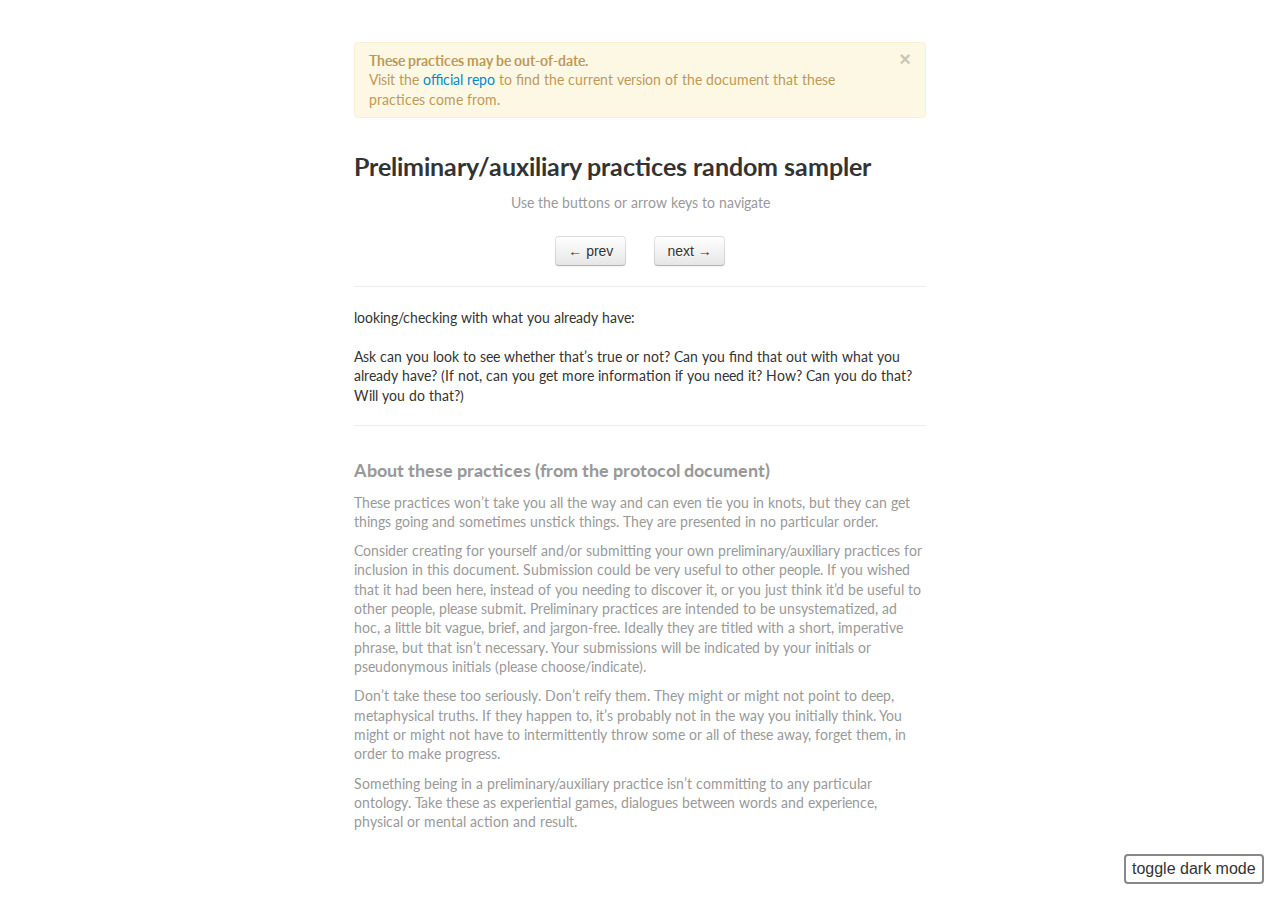
==== commit 08437417: "Trying to fix mobile view of APPRS" ====
--- a/aux/index.html
+++ b/aux/index.html
@@ -1,5 +1,7 @@
 <html>
 <head>
+    <meta charset="utf-8"/>
+    <meta name="viewport" content="width=device-width,initial-scale=1"/>
     <link rel="stylesheet" href="../bootstrap.css">
     <link rel='stylesheet' href='../style.css'>
     <style type='text/css'>
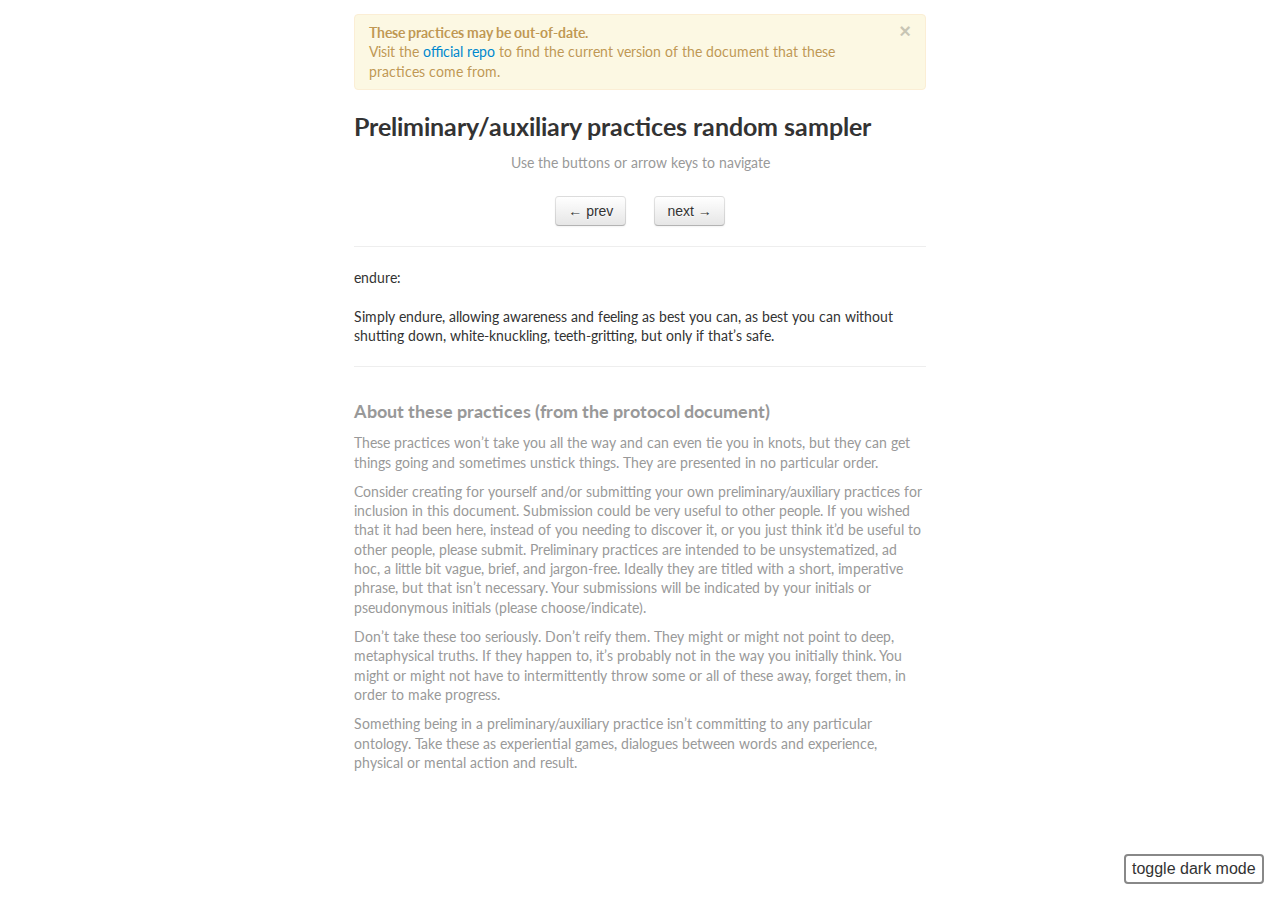
==== commit 90364e74: "Fixing whitespace issues at top of APPRS" ====
--- a/aux/index.html
+++ b/aux/index.html
@@ -38,14 +38,14 @@
 </head>
 <body>
     <div id='darkmode' class='lightmode'>toggle dark mode</div>
-    <div id='content'><div style='margin-top: 2em'></div>
+    <div id='content' style='padding-top: 1em'>
 
         <div id='warning' class="alert alert-warning">
           <button id='close' type="button" class="close" data-dismiss="alert">&times;</button>
           <strong>These practices may be out-of-date.</strong><br/> Visit the <a href='https://github.com/meditationstuff/protocol_1/'>official repo</a> to find the current version of the document that these practices come from.
         </div>
 
-        <h3>Preliminary/auxiliary practices random sampler</h3>
+        <h3 style='margin-top: .3rem'>Preliminary/auxiliary practices random sampler</h3>
         <p style='text-align: center;' class='grey'>Use the buttons or arrow keys to navigate</p>
         <div id='button_wrap'>
             <button id='prev_button' class='btn'>&larr; prev</button>
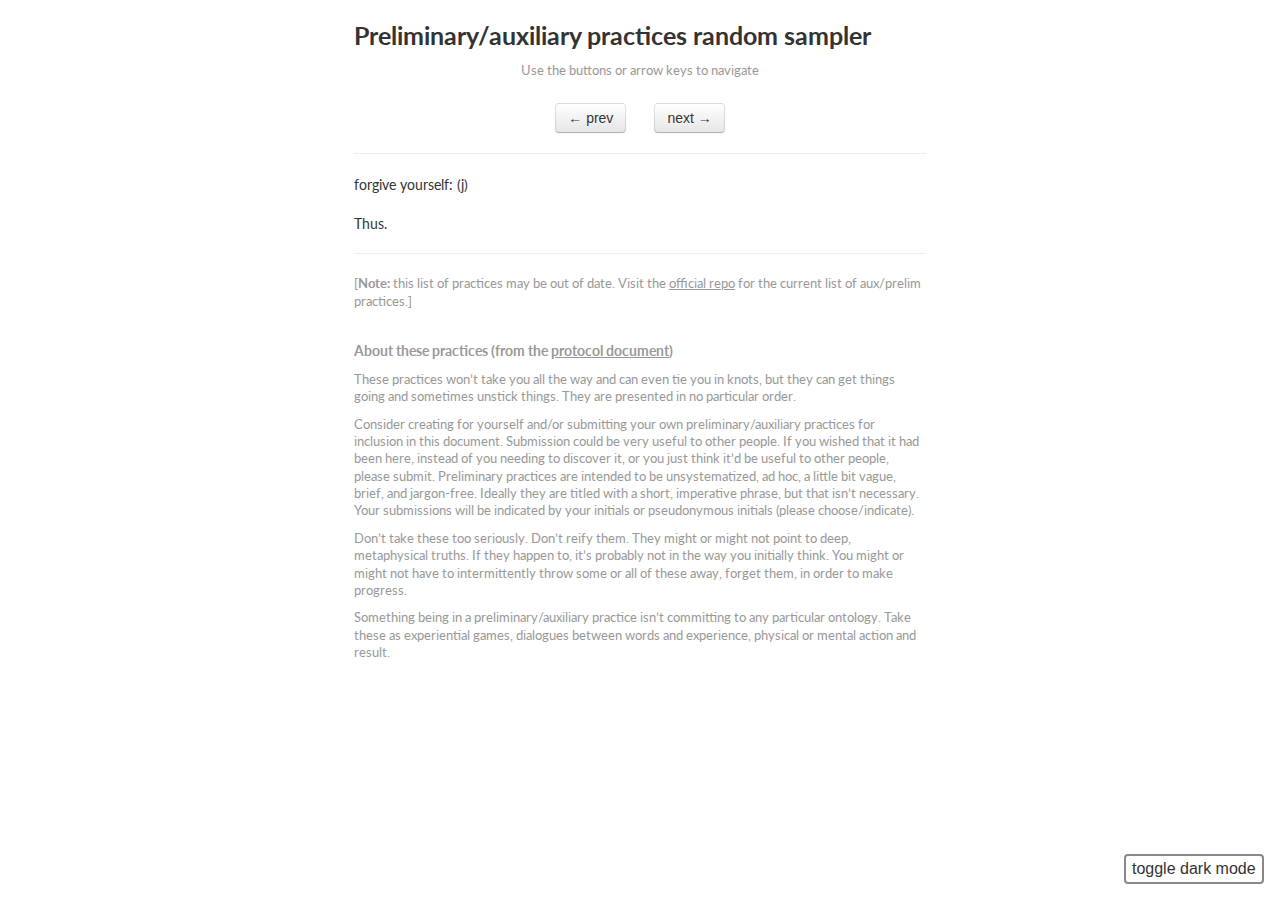
==== commit eca7a74f: "removed the warning at the top & added an editor's note instead" ====
--- a/aux/index.html
+++ b/aux/index.html
@@ -20,6 +20,7 @@
         }
         .grey {
             color: #999;
+            font-size: .9em;
         }
 
         .darkmode button,
@@ -40,7 +41,7 @@
     <div id='darkmode' class='lightmode'>toggle dark mode</div>
     <div id='content' style='padding-top: 1em'>
 
-        <div id='warning' class="alert alert-warning">
+        <div id='warning' class="alert alert-success" style='display:none;'>
           <button id='close' type="button" class="close" data-dismiss="alert">&times;</button>
           <strong>These practices may be out-of-date.</strong><br/> Visit the <a href='https://github.com/meditationstuff/protocol_1/'>official repo</a> to find the current version of the document that these practices come from.
         </div>
@@ -55,7 +56,10 @@
         <div><p id='current_practice'></p></div>
         <hr>
 
-        <h4 class='grey'>About these practices (from the protocol document)</h4>
+        <p class='grey'>
+        [<strong>Note:</strong> this list of practices may be out of date. Visit the <a href='https://github.com/meditationstuff/protocol_1/' style='color:inherit; text-decoration: underline;' target="_blank">official repo</a> for the current list of aux/prelim practices.]
+        </p>
+        <h4 class='grey' style='font-size:1em'>About these practices (from the <a href='https://github.com/meditationstuff/protocol_1/' style='color:inherit; text-decoration: underline;' target="_blank">protocol document</a>)</h4>
         <p class='grey'>
         These practices won’t take you all the way and can even tie you in knots, but they can get things going and sometimes unstick things. They are presented in no particular order.
         </p><p class='grey'>
--- a/style.css
+++ b/style.css
@@ -28,6 +28,10 @@
     }
     .darkmode a:hover {
         color: #005580;
+    }
+    .darkmode pre {
+        color: #ddd;
+        background-color: #222 !important;
     }
 
     /* This is for the TOC in darkmode */
@@ -114,7 +118,7 @@
     #content {
         margin-left: 350px;
         max-width: 600px;
-        padding: 1em 1em 1em 1em;
+        padding: 0em 1em 1em 1em;
     }
 }
 
